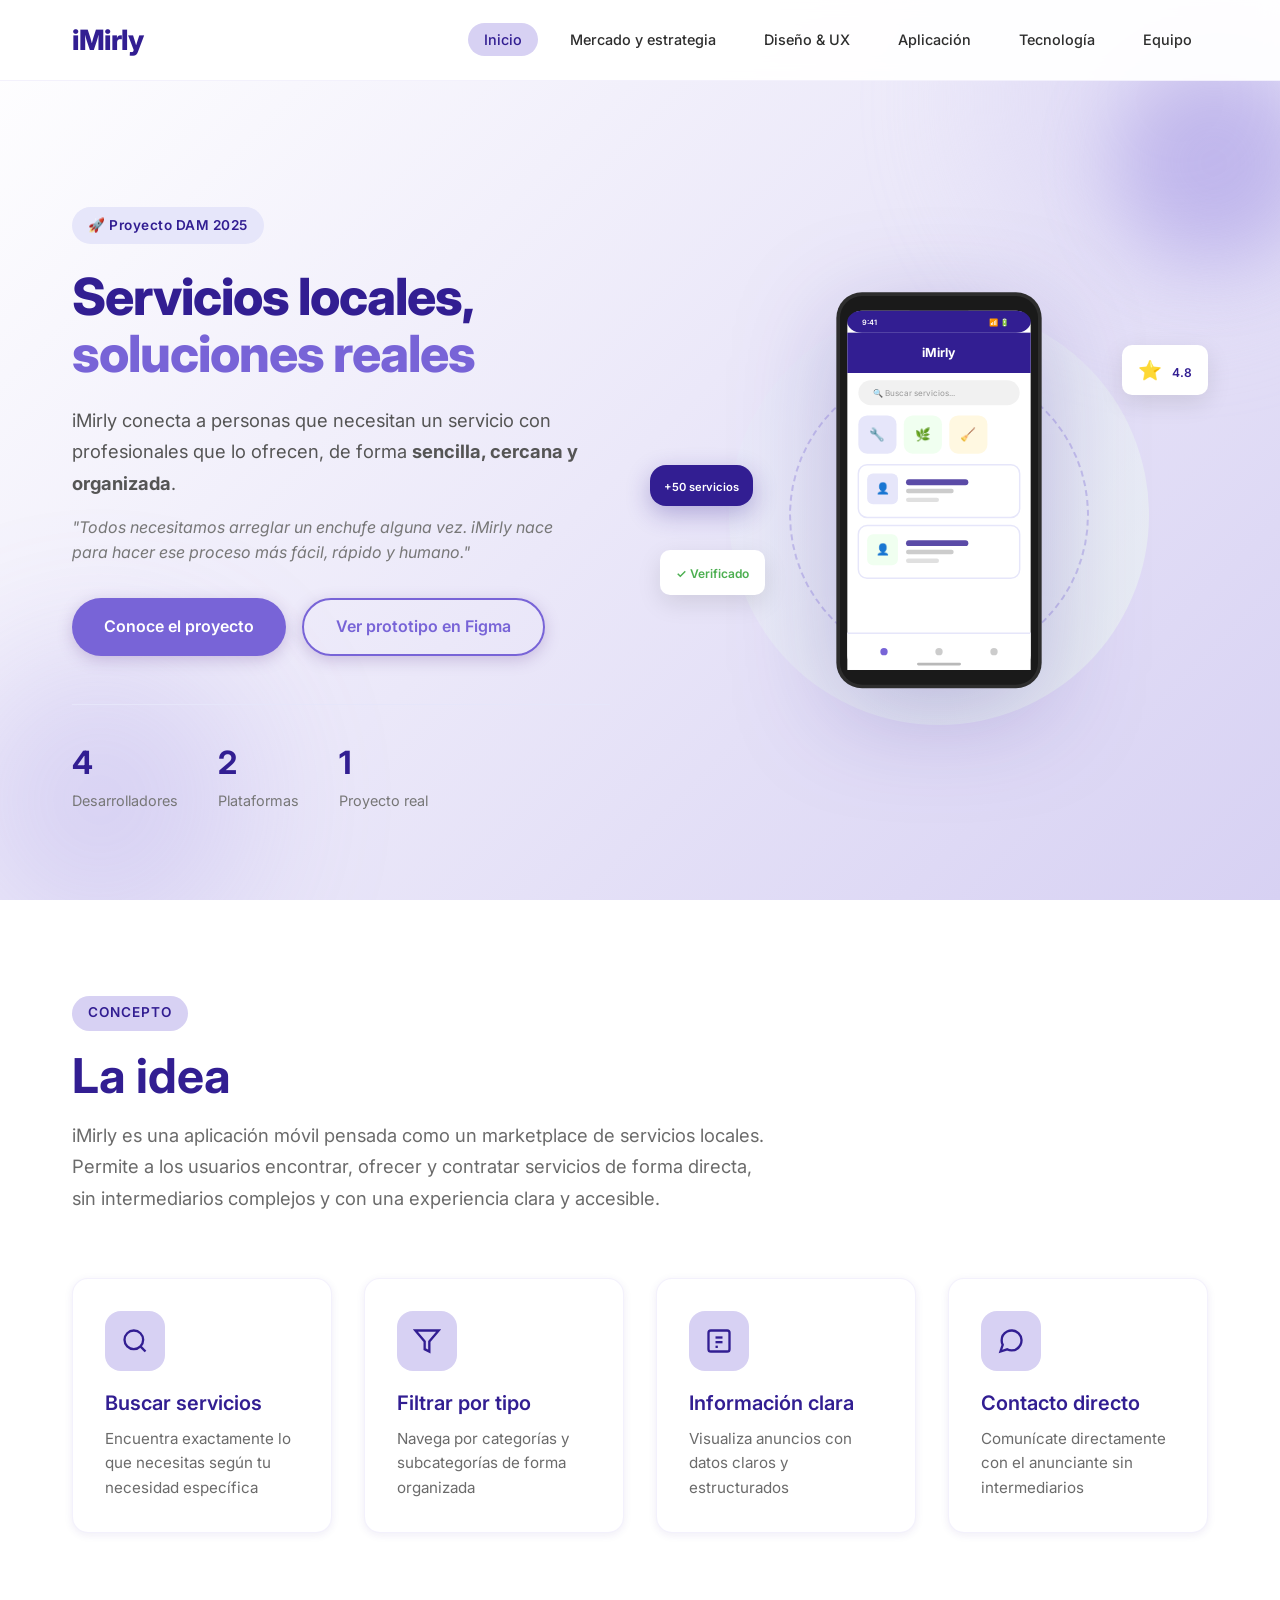
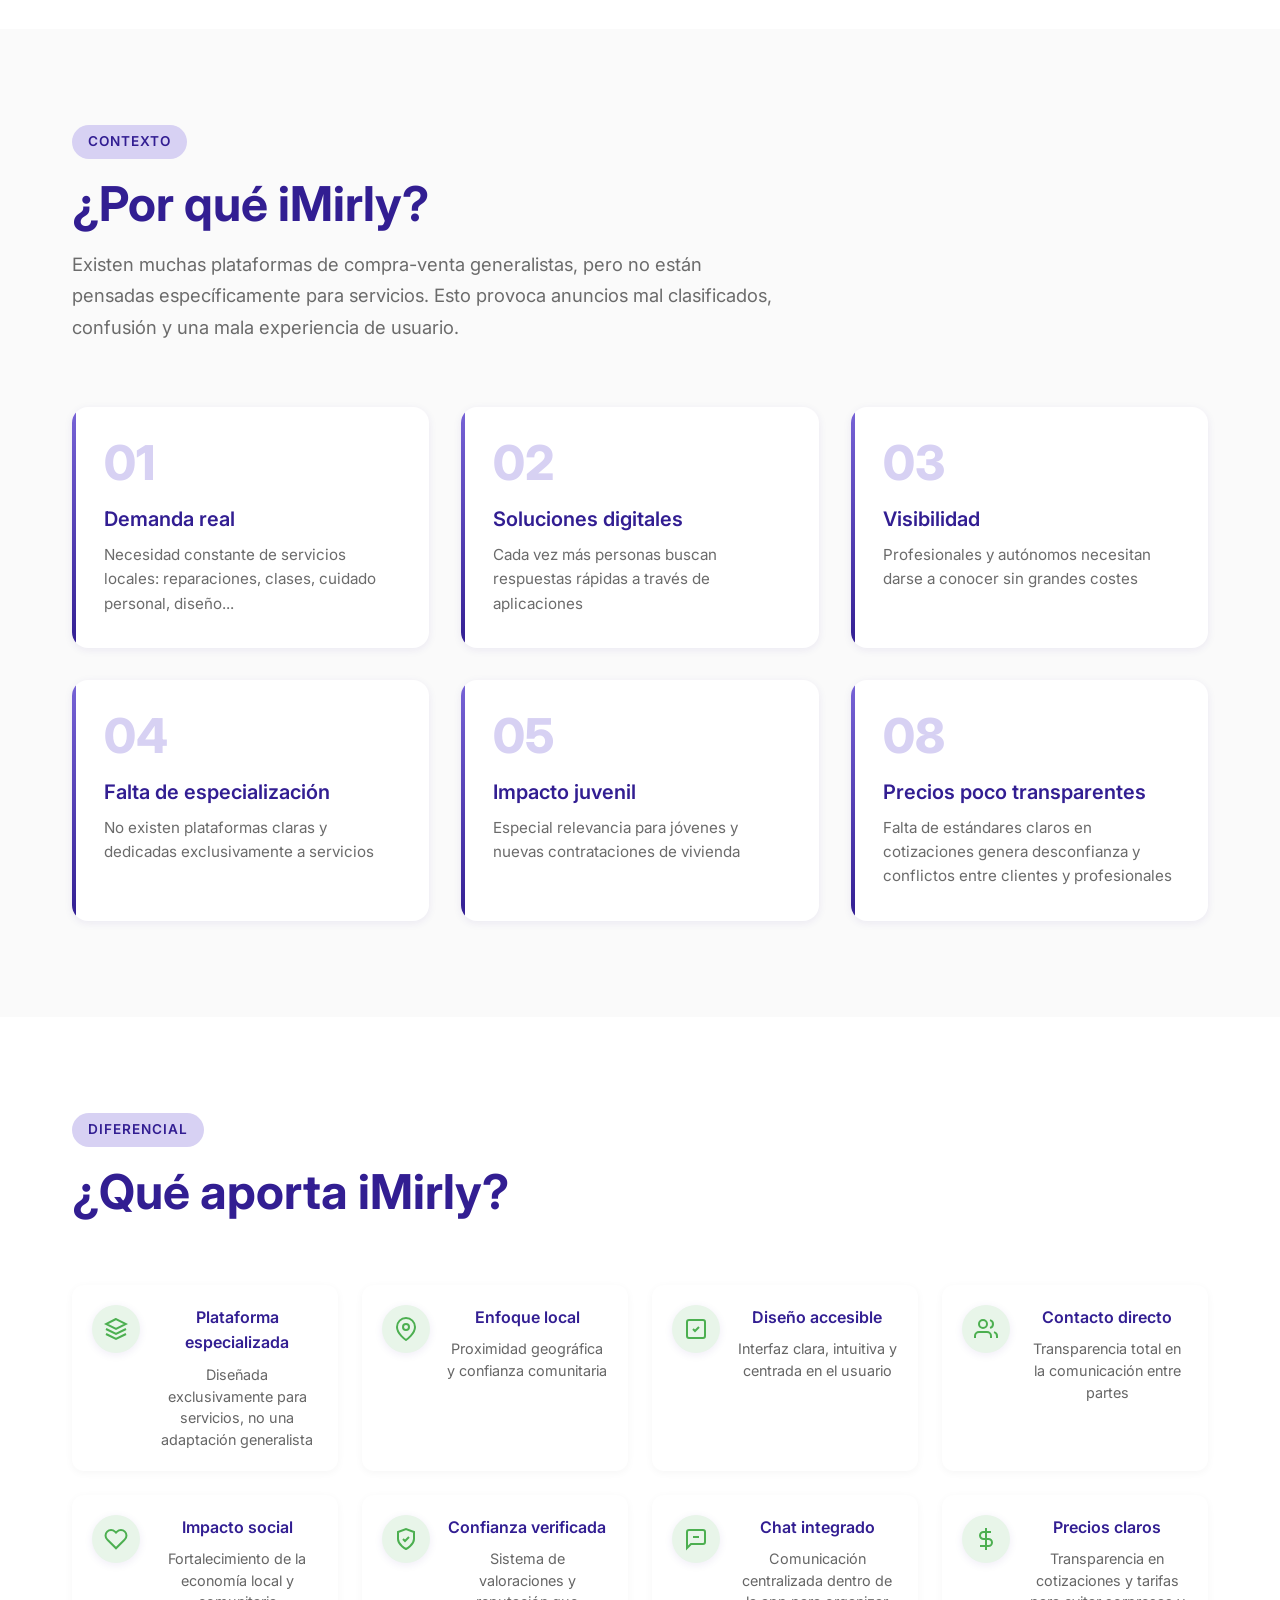
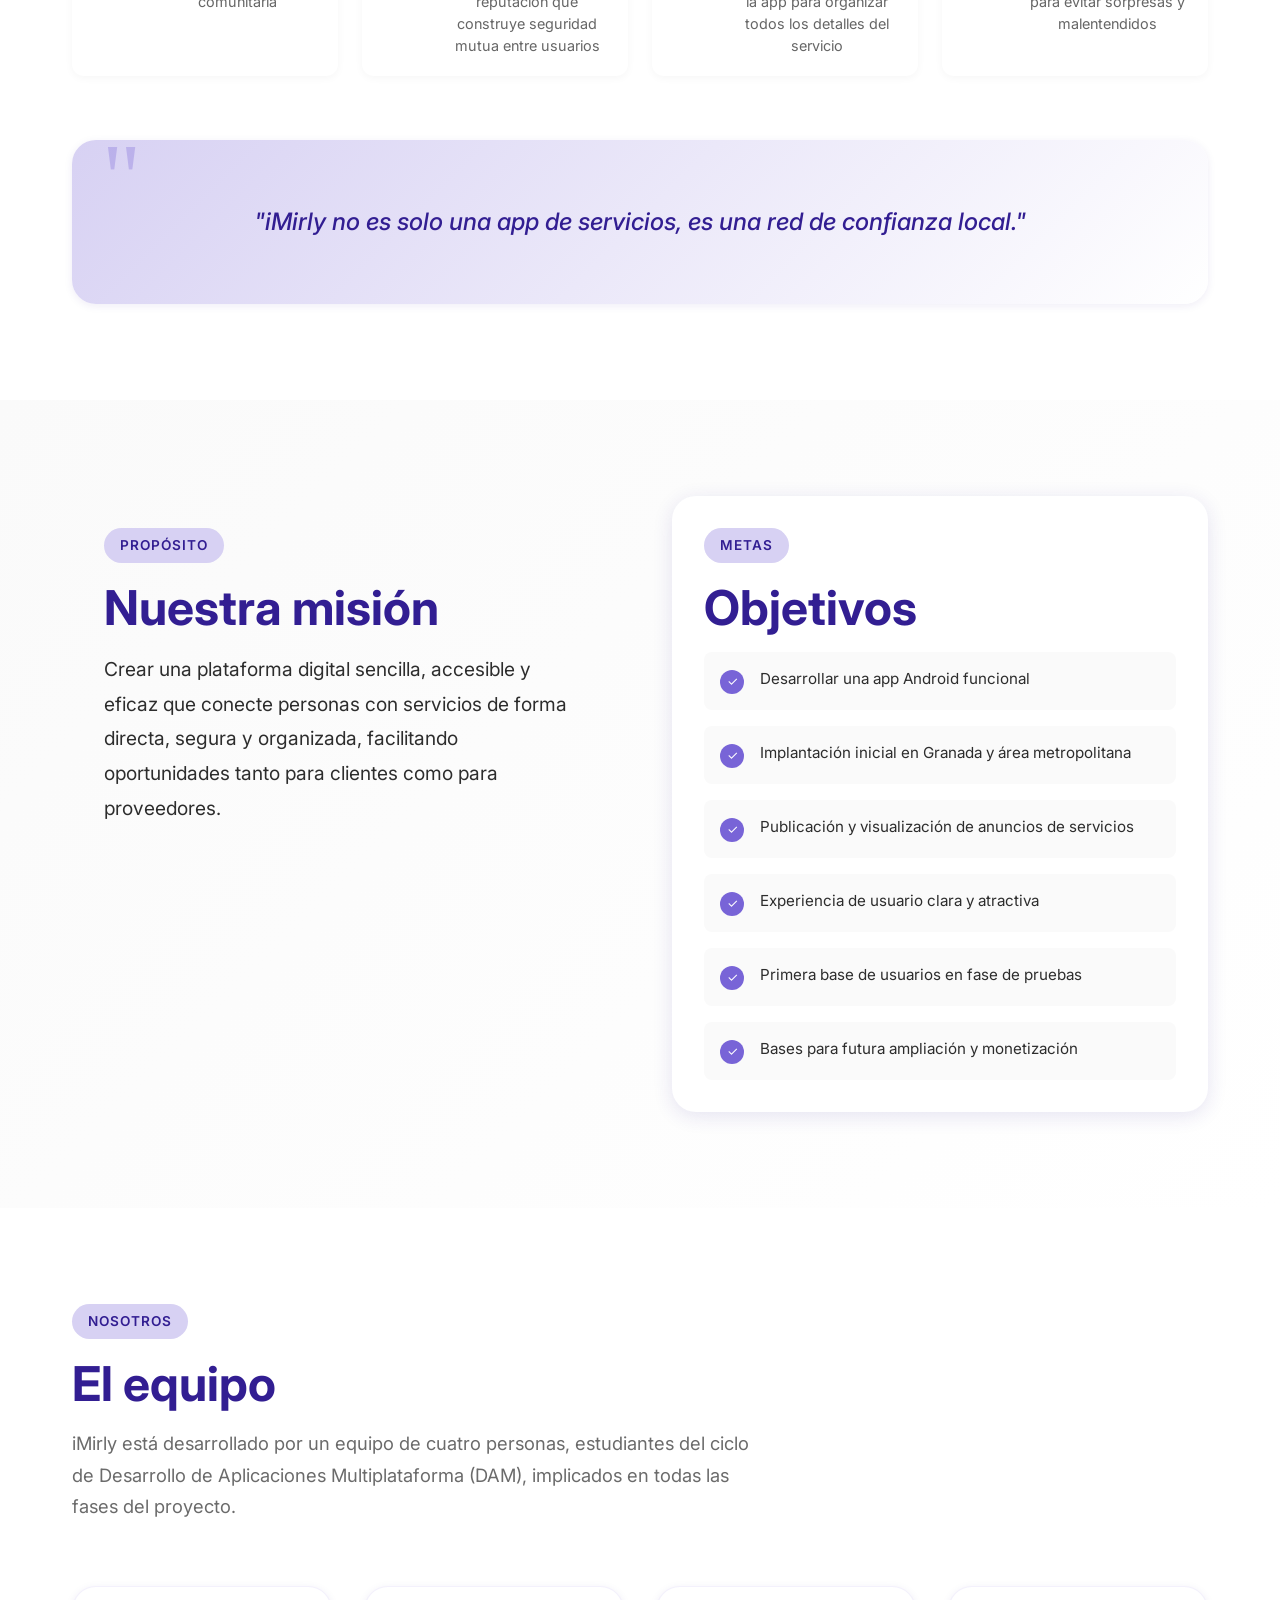
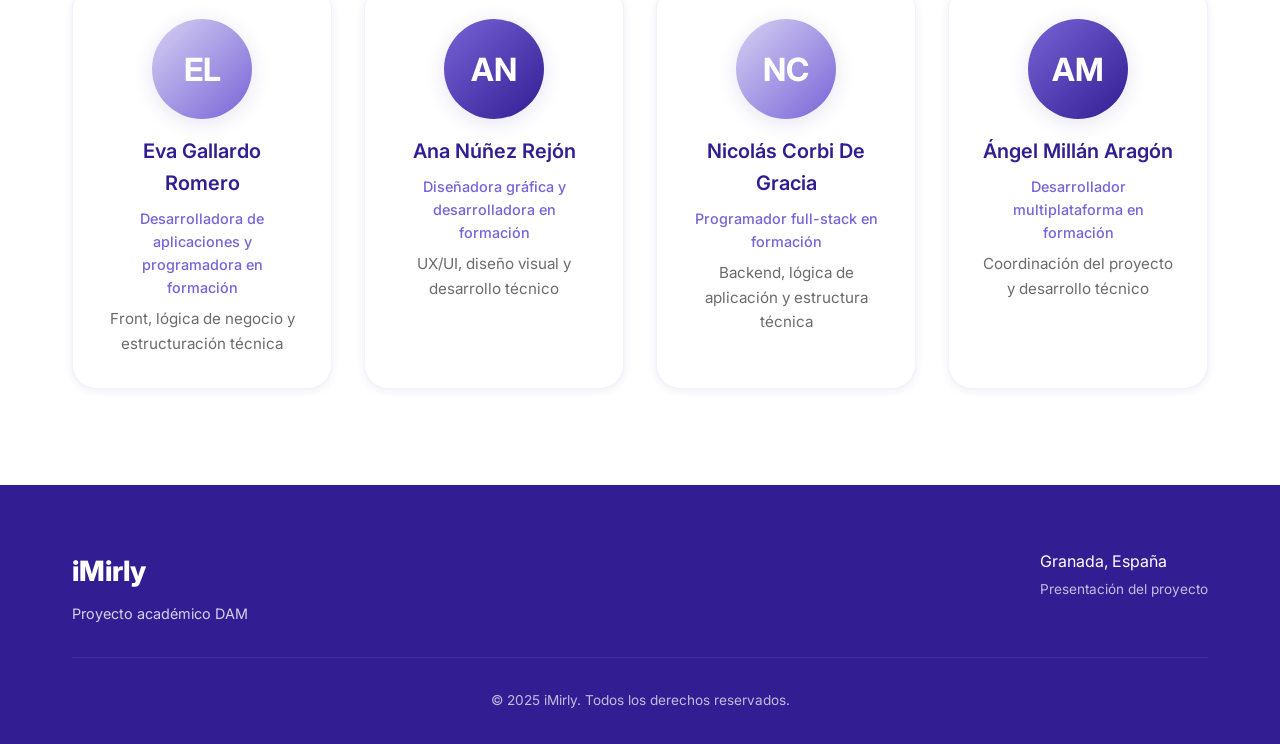
==== index.html @ 98be4ddf "Presentación iMirly" ====
<!DOCTYPE html>
<html lang="es">

<head>
    <meta charset="UTF-8">
    <meta name="viewport" content="width=device-width, initial-scale=1.0">
    <title>iMirly - Servicios Locales, Soluciones Reales</title>
    <link rel="preconnect" href="https://fonts.googleapis.com">
    <link rel="preconnect" href="https://fonts.gstatic.com" crossorigin>
    <link href="https://fonts.googleapis.com/css2?family=Inter:wght@300;400;500;600;700;800&display=swap"
        rel="stylesheet">
    <link rel="stylesheet" href="styles.css">
</head>

<body>
    <!-- Header / Navbar -->
    <header class="header" id="header">
        <nav class="nav container">
            <a href="#" class="nav__logo">iMirly</a>
            <ul class="nav__menu">
                <li class="nav__item">
                    <a href="#home" class="nav__link active">Inicio</a>
                </li>
                <li class="nav__item">
                    <a href="mercado-y-estrategia.html" class="nav__link">Mercado y estrategia</a>
                </li>
                <li class="nav__item">
                    <a href="diseno-ux.html" class="nav__link">Diseño & UX</a>
                </li>
                </li>
                <li class="nav__item">
                    <a href="aplicacion.html" class="nav__link">Aplicación</a>
                </li>
                </li>
                <li class="nav__item">
                    <a href="tecnologia.html" class="nav__link">Tecnología</a>
                </li>
                </li>
                <li class="nav__item">
                    <a href="equipo.html" class="nav__link">Equipo</a>
                </li>
            </ul>
            <button class="nav__toggle" id="nav-toggle">
                <span></span>
                <span></span>
                <span></span>
            </button>
        </nav>
    </header>

    <!-- Hero Section -->
    <section class="hero" id="home">
        <div class="hero__decoration hero__decoration--1"></div>
        <div class="hero__decoration hero__decoration--2"></div>
        <div class="hero__decoration hero__decoration--3"></div>

        <div class="container">
            <div class="hero__wrapper"
                style="display: grid; grid-template-columns: 1fr 1fr; gap: 60px; align-items: center; min-height: auto; padding: 100px 0 60px;">

                <!-- Contenido texto -->
                <div class="hero__content fade-in" style="max-width: 540px; position: relative; z-index: 2;">
                    <span
                        style="display: inline-block; padding: 8px 16px; background: #E6E6FA; color: #321e92; border-radius: 20px; font-size: 0.85rem; font-weight: 600; margin-bottom: 24px; letter-spacing: 0.5px;">
                        🚀 Proyecto DAM 2025
                    </span>

                    <h1 class="hero__title"
                        style="font-size: 3.2rem; line-height: 1.1; margin-bottom: 24px; color: #321e92;">
                        Servicios locales,<br>
                        <span style="color: #7864D7;">soluciones reales</span>
                    </h1>

                    <p class="hero__subtitle"
                        style="font-size: 1.15rem; line-height: 1.7; color: #555; margin-bottom: 16px;">
                        iMirly conecta a personas que necesitan un servicio con profesionales que lo ofrecen, de forma
                        <strong>sencilla, cercana y organizada</strong>.
                    </p>

                    <p class="hero__text"
                        style="font-size: 1rem; color: #777; margin-bottom: 32px; font-style: italic;">
                        "Todos necesitamos arreglar un enchufe alguna vez. iMirly nace para hacer ese proceso más fácil,
                        rápido y humano."
                    </p>

                    <div style="display: flex; gap: 16px; flex-wrap: wrap;">
                        <a href="index.html#idea" class="btn btn--primary" style="padding: 14px 32px; font-size: 1rem;">
                            Conoce el proyecto
                        </a>
                        <a href="diseno-ux.html#figma" class="btn btn--secondary"
                            style="padding: 14px 32px; font-size: 1rem; background: transparent; border: 2px solid #7864D7; color: #7864D7;">
                            Ver prototipo en Figma
                        </a>
                    </div>

                    <!-- Stats -->
                    <div
                        style="display: flex; gap: 40px; margin-top: 48px; padding-top: 32px; border-top: 1px solid #E6E6FA;">
                        <div>
                            <span style="display: block; font-size: 2rem; font-weight: 700; color: #321e92;">4</span>
                            <span style="font-size: 0.9rem; color: #777;">Desarrolladores</span>
                        </div>
                        <div>
                            <span style="display: block; font-size: 2rem; font-weight: 700; color: #321e92;">2</span>
                            <span style="font-size: 0.9rem; color: #777;">Plataformas</span>
                        </div>
                        <div>
                            <span style="display: block; font-size: 2rem; font-weight: 700; color: #321e92;">1</span>
                            <span style="font-size: 0.9rem; color: #777;">Proyecto real</span>
                        </div>
                    </div>
                </div>

                <!-- Mockup de App Móvil - Posicionado arriba -->
                <div class="hero__mockup fade-in"
                    style="display: flex; justify-content: center; align-items: flex-start; position: relative; margin-top: -40px;">

                    <!-- Círculos decorativos de fondo -->
                    <div
                        style="position: absolute; width: 420px; height: 420px; border-radius: 50%; background: linear-gradient(135deg, #E6E6FA 0%, #F0FFF0 100%); opacity: 0.5; top: 20px; z-index: 0;">
                    </div>
                    <div
                        style="position: absolute; width: 300px; height: 300px; border-radius: 50%; border: 2px dashed #7864D7; opacity: 0.3; top: 80px; animation: spin 20s linear infinite; z-index: 0;">
                    </div>

                    <!-- Teléfono móvil -->
                    <svg viewBox="0 0 300 560"
                        style="width: 220px; height: auto; filter: drop-shadow(0 25px 50px rgba(50, 30, 146, 0.25)); position: relative; z-index: 1;">
                        <!-- Marco del teléfono -->
                        <rect x="10" y="10" width="280" height="540" rx="35" fill="#2D2D2D" />
                        <rect x="15" y="15" width="270" height="530" rx="30" fill="#1a1a1a" />

                        <!-- Pantalla -->
                        <rect x="25" y="35" width="250" height="490" rx="20" fill="#ffffff" />

                        <!-- Notch -->
                        <path d="M 110 35 L 110 50 Q 110 55 115 55 L 185 55 Q 190 55 190 50 L 190 35 Z"
                            fill="#1a1a1a" />

                        <!-- Status Bar -->
                        <rect x="25" y="35" width="250" height="30" rx="20" fill="#321e92" />
                        <text x="45" y="55" fill="white" font-size="10" font-family="Inter, sans-serif"
                            font-weight="600">9:41</text>
                        <text x="245" y="55" fill="white" font-size="10" font-family="Inter, sans-serif"
                            text-anchor="end">📶 🔋</text>

                        <!-- Header App -->
                        <rect x="25" y="65" width="250" height="55" fill="#321e92" />
                        <text x="150" y="98" fill="white" font-size="17" font-family="Inter, sans-serif"
                            font-weight="700" text-anchor="middle">iMirly</text>

                        <!-- Search Bar -->
                        <rect x="40" y="130" width="220" height="34" rx="17" fill="#F1F1F1" />
                        <text x="60" y="152" fill="#999" font-size="11" font-family="Inter, sans-serif">🔍 Buscar
                            servicios...</text>

                        <!-- Categorías -->
                        <rect x="40" y="178" width="52" height="52" rx="12" fill="#E6E6FA" />
                        <text x="66" y="210" fill="#7864D7" font-size="17" text-anchor="middle">🔧</text>

                        <rect x="102" y="178" width="52" height="52" rx="12" fill="#F0FFF0" />
                        <text x="128" y="210" fill="#4CAF50" font-size="17" text-anchor="middle">🌿</text>

                        <rect x="164" y="178" width="52" height="52" rx="12" fill="#FFF8E1" />
                        <text x="190" y="210" fill="#FF9800" font-size="17" text-anchor="middle">🧹</text>

                        <!-- Cards de servicios -->
                        <rect x="40" y="245" width="220" height="72" rx="12" fill="white" stroke="#E6E6FA"
                            stroke-width="2" />
                        <rect x="52" y="257" width="42" height="42" rx="8" fill="#E6E6FA" />
                        <text x="73" y="282" fill="#7864D7" font-size="15" text-anchor="middle">👤</text>
                        <rect x="105" y="265" width="85" height="8" rx="4" fill="#321e92" opacity="0.8" />
                        <rect x="105" y="278" width="65" height="6" rx="3" fill="#999" opacity="0.5" />
                        <rect x="105" y="290" width="45" height="6" rx="3" fill="#999" opacity="0.3" />

                        <rect x="40" y="328" width="220" height="72" rx="12" fill="white" stroke="#E6E6FA"
                            stroke-width="2" />
                        <rect x="52" y="340" width="42" height="42" rx="8" fill="#F0FFF0" />
                        <text x="73" y="365" fill="#4CAF50" font-size="15" text-anchor="middle">👤</text>
                        <rect x="105" y="348" width="85" height="8" rx="4" fill="#321e92" opacity="0.8" />
                        <rect x="105" y="361" width="65" height="6" rx="3" fill="#999" opacity="0.5" />
                        <rect x="105" y="373" width="45" height="6" rx="3" fill="#999" opacity="0.3" />

                        <!-- Bottom Navigation -->
                        <rect x="25" y="475" width="250" height="50" fill="white" />
                        <line x1="25" y1="475" x2="275" y2="475" stroke="#E6E6FA" stroke-width="2" />
                        <circle cx="75" cy="500" r="5" fill="#7864D7" />
                        <circle cx="150" cy="500" r="5" fill="#ccc" />
                        <circle cx="225" cy="500" r="5" fill="#ccc" />

                        <!-- Home Indicator -->
                        <rect x="120" y="515" width="60" height="4" rx="2" fill="#1a1a1a" opacity="0.3" />
                    </svg>

                    <!-- Elementos flotantes - Reposicionados más arriba -->
                    <div
                        style="position: absolute; top: 60px; right: 0px; padding: 10px 16px; background: white; border-radius: 10px; box-shadow: 0 8px 25px rgba(0,0,0,0.1); animation: float 3s ease-in-out infinite; z-index: 2;">
                        <span style="font-size: 1.2rem;">⭐</span>
                        <span style="font-size: 0.75rem; color: #321e92; font-weight: 600; margin-left: 6px;">4.8</span>
                    </div>

                    <div
                        style="position: absolute; bottom: 100px; left: -10px; padding: 10px 16px; background: white; border-radius: 10px; box-shadow: 0 8px 25px rgba(0,0,0,0.1); animation: float 3s ease-in-out infinite 0.5s; z-index: 2;">
                        <span style="font-size: 0.75rem; color: #4CAF50; font-weight: 600;">✓ Verificado</span>
                    </div>

                    <div
                        style="position: absolute; top: 180px; left: -20px; padding: 8px 14px; background: #321e92; border-radius: 16px; box-shadow: 0 8px 25px rgba(50,30,146,0.3); animation: float 3s ease-in-out infinite 1s; z-index: 2;">
                        <span style="font-size: 0.7rem; color: white; font-weight: 600;">+50 servicios</span>
                    </div>
                </div>
            </div>
        </div>
    </section>

    <!-- La Idea Section -->
    <section class="section section--idea" id="idea">
        <div class="container">
            <div class="section__header fade-in">
                <span class="section__tag">Concepto</span>
                <h2 class="section__title">La idea</h2>
                <p class="section__description">
                    iMirly es una aplicación móvil pensada como un marketplace de servicios locales. Permite a los
                    usuarios encontrar, ofrecer y contratar servicios de forma directa, sin intermediarios complejos y
                    con una experiencia clara y accesible.
                </p>
            </div>
            <div class="features">
                <div class="feature-card fade-in">
                    <div class="feature-card__icon">
                        <svg viewBox="0 0 24 24" fill="none" stroke="currentColor" stroke-width="2">
                            <circle cx="11" cy="11" r="8" />
                            <path d="M21 21L16.65 16.65" />
                        </svg>
                    </div>
                    <h3 class="feature-card__title">Buscar servicios</h3>
                    <p class="feature-card__text">Encuentra exactamente lo que necesitas según tu necesidad específica
                    </p>
                </div>
                <div class="feature-card fade-in">
                    <div class="feature-card__icon">
                        <svg viewBox="0 0 24 24" fill="none" stroke="currentColor" stroke-width="2">
                            <polygon points="22 3 2 3 10 12.46 10 19 14 21 14 12.46 22 3" />
                        </svg>
                    </div>
                    <h3 class="feature-card__title">Filtrar por tipo</h3>
                    <p class="feature-card__text">Navega por categorías y subcategorías de forma organizada</p>
                </div>
                <div class="feature-card fade-in">
                    <div class="feature-card__icon">
                        <svg viewBox="0 0 24 24" fill="none" stroke="currentColor" stroke-width="2">
                            <rect x="3" y="3" width="18" height="18" rx="2" />
                            <line x1="9" y1="9" x2="15" y2="9" />
                            <line x1="9" y1="13" x2="15" y2="13" />
                            <line x1="9" y1="17" x2="11" y2="17" />
                        </svg>
                    </div>
                    <h3 class="feature-card__title">Información clara</h3>
                    <p class="feature-card__text">Visualiza anuncios con datos claros y estructurados</p>
                </div>
                <div class="feature-card fade-in">
                    <div class="feature-card__icon">
                        <svg viewBox="0 0 24 24" fill="none" stroke="currentColor" stroke-width="2">
                            <path
                                d="M21 11.5a8.38 8.38 0 0 1-.9 3.8 8.5 8.5 0 0 1-7.6 4.7 8.38 8.38 0 0 1-3.8-.9L3 21l1.9-5.7a8.38 8.38 0 0 1-.9-3.8 8.5 8.5 0 0 1 4.7-7.6 8.38 8.38 0 0 1 3.8-.9h.5a8.48 8.48 0 0 1 8 8v.5z" />
                        </svg>
                    </div>
                    <h3 class="feature-card__title">Contacto directo</h3>
                    <p class="feature-card__text">Comunícate directamente con el anunciante sin intermediarios</p>
                </div>
            </div>
        </div>
    </section>

    <!-- El Problema Section -->
    <section class="section section--problem" id="problem">
        <div class="container">
            <div class="section__header fade-in">
                <span class="section__tag">Contexto</span>
                <h2 class="section__title">¿Por qué iMirly?</h2>
                <p class="section__description">
                    Existen muchas plataformas de compra-venta generalistas, pero no están pensadas específicamente para
                    servicios. Esto provoca anuncios mal clasificados, confusión y una mala experiencia de usuario.
                </p>
            </div>
            <div class="problem-grid">
                <div class="problem-card fade-in">
                    <div class="problem-card__number">01</div>
                    <h3 class="problem-card__title">Demanda real</h3>
                    <p class="problem-card__text">Necesidad constante de servicios locales: reparaciones, clases,
                        cuidado personal, diseño...</p>
                </div>
                <div class="problem-card fade-in">
                    <div class="problem-card__number">02</div>
                    <h3 class="problem-card__title">Soluciones digitales</h3>
                    <p class="problem-card__text">Cada vez más personas buscan respuestas rápidas a través de
                        aplicaciones</p>
                </div>
                <div class="problem-card fade-in">
                    <div class="problem-card__number">03</div>
                    <h3 class="problem-card__title">Visibilidad</h3>
                    <p class="problem-card__text">Profesionales y autónomos necesitan darse a conocer sin grandes costes
                    </p>
                </div>
                <div class="problem-card fade-in">
                    <div class="problem-card__number">04</div>
                    <h3 class="problem-card__title">Falta de especialización</h3>
                    <p class="problem-card__text">No existen plataformas claras y dedicadas exclusivamente a servicios
                    </p>
                </div>
                <div class="problem-card fade-in">
                    <div class="problem-card__number">05</div>
                    <h3 class="problem-card__title">Impacto juvenil</h3>
                    <p class="problem-card__text">Especial relevancia para jóvenes y nuevas contrataciones de vivienda
                    </p>
                </div>


                <div class="problem-card fade-in">
                    <div class="problem-card__number">08</div>
                    <h3 class="problem-card__title">Precios poco transparentes</h3>
                    <p class="problem-card__text">Falta de estándares claros en cotizaciones genera desconfianza y
                        conflictos entre clientes y profesionales</p>
                </div>
            </div>
        </div>
    </section>

    <!-- Propuesta de Valor Section -->
    <section class="section section--value" id="value">
        <div class="container">
            <div class="section__header fade-in">
                <span class="section__tag">Diferencial</span>
                <h2 class="section__title">¿Qué aporta iMirly?</h2>
            </div>

            <div class="value-grid"
                style="display: grid; grid-template-columns: repeat(4, 1fr); gap: 24px; margin-bottom: 48px;">
                <!-- Fila 1 -->
                <div class="value-item fade-in"
                    style="display: flex; align-items: flex-start; gap: 16px; padding: 20px; background: #fff; border-radius: 12px; box-shadow: 0 2px 8px rgba(0,0,0,0.04);">
                    <div class="value-item__icon"
                        style="flex-shrink: 0; width: 48px; height: 48px; background: #E8F5E9; border-radius: 50%; display: flex; align-items: center; justify-content: center; color: #4CAF50;">
                        <svg viewBox="0 0 24 24" fill="none" stroke="currentColor" stroke-width="2"
                            style="width: 24px; height: 24px;">
                            <path d="M12 2L2 7l10 5 10-5-10-5zM2 17l10 5 10-5M2 12l10 5 10-5" />
                        </svg>
                    </div>
                    <div>
                        <h3 class="value-item__title"
                            style="font-size: 1rem; font-weight: 600; color: #321e92; margin-bottom: 8px;">Plataforma
                            especializada</h3>
                        <p class="value-item__text"
                            style="font-size: 0.9rem; color: #666; line-height: 1.5; margin: 0;">Diseñada exclusivamente
                            para servicios, no una adaptación generalista</p>
                    </div>
                </div>

                <div class="value-item fade-in"
                    style="display: flex; align-items: flex-start; gap: 16px; padding: 20px; background: #fff; border-radius: 12px; box-shadow: 0 2px 8px rgba(0,0,0,0.04);">
                    <div class="value-item__icon"
                        style="flex-shrink: 0; width: 48px; height: 48px; background: #E8F5E9; border-radius: 50%; display: flex; align-items: center; justify-content: center; color: #4CAF50;">
                        <svg viewBox="0 0 24 24" fill="none" stroke="currentColor" stroke-width="2"
                            style="width: 24px; height: 24px;">
                            <path d="M21 10c0 7-9 13-9 13s-9-6-9-13a9 9 0 0 1 18 0z" />
                            <circle cx="12" cy="10" r="3" />
                        </svg>
                    </div>
                    <div>
                        <h3 class="value-item__title"
                            style="font-size: 1rem; font-weight: 600; color: #321e92; margin-bottom: 8px;">Enfoque local
                        </h3>
                        <p class="value-item__text"
                            style="font-size: 0.9rem; color: #666; line-height: 1.5; margin: 0;">Proximidad geográfica y
                            confianza comunitaria</p>
                    </div>
                </div>

                <div class="value-item fade-in"
                    style="display: flex; align-items: flex-start; gap: 16px; padding: 20px; background: #fff; border-radius: 12px; box-shadow: 0 2px 8px rgba(0,0,0,0.04);">
                    <div class="value-item__icon"
                        style="flex-shrink: 0; width: 48px; height: 48px; background: #E8F5E9; border-radius: 50%; display: flex; align-items: center; justify-content: center; color: #4CAF50;">
                        <svg viewBox="0 0 24 24" fill="none" stroke="currentColor" stroke-width="2"
                            style="width: 24px; height: 24px;">
                            <rect x="3" y="3" width="18" height="18" rx="2" />
                            <path d="M9 12l2 2 4-4" />
                        </svg>
                    </div>
                    <div>
                        <h3 class="value-item__title"
                            style="font-size: 1rem; font-weight: 600; color: #321e92; margin-bottom: 8px;">Diseño
                            accesible</h3>
                        <p class="value-item__text"
                            style="font-size: 0.9rem; color: #666; line-height: 1.5; margin: 0;">Interfaz clara,
                            intuitiva y centrada en el usuario</p>
                    </div>
                </div>

                <div class="value-item fade-in"
                    style="display: flex; align-items: flex-start; gap: 16px; padding: 20px; background: #fff; border-radius: 12px; box-shadow: 0 2px 8px rgba(0,0,0,0.04);">
                    <div class="value-item__icon"
                        style="flex-shrink: 0; width: 48px; height: 48px; background: #E8F5E9; border-radius: 50%; display: flex; align-items: center; justify-content: center; color: #4CAF50;">
                        <svg viewBox="0 0 24 24" fill="none" stroke="currentColor" stroke-width="2"
                            style="width: 24px; height: 24px;">
                            <path d="M17 21v-2a4 4 0 0 0-4-4H5a4 4 0 0 0-4 4v2" />
                            <circle cx="9" cy="7" r="4" />
                            <path d="M23 21v-2a4 4 0 0 0-3-3.87M16 3.13a4 4 0 0 1 0 7.75" />
                        </svg>
                    </div>
                    <div>
                        <h3 class="value-item__title"
                            style="font-size: 1rem; font-weight: 600; color: #321e92; margin-bottom: 8px;">Contacto
                            directo</h3>
                        <p class="value-item__text"
                            style="font-size: 0.9rem; color: #666; line-height: 1.5; margin: 0;">Transparencia total en
                            la comunicación entre partes</p>
                    </div>
                </div>

                <!-- Fila 2 -->
                <div class="value-item fade-in"
                    style="display: flex; align-items: flex-start; gap: 16px; padding: 20px; background: #fff; border-radius: 12px; box-shadow: 0 2px 8px rgba(0,0,0,0.04);">
                    <div class="value-item__icon"
                        style="flex-shrink: 0; width: 48px; height: 48px; background: #E8F5E9; border-radius: 50%; display: flex; align-items: center; justify-content: center; color: #4CAF50;">
                        <svg viewBox="0 0 24 24" fill="none" stroke="currentColor" stroke-width="2"
                            style="width: 24px; height: 24px;">
                            <path
                                d="M20.84 4.61a5.5 5.5 0 0 0-7.78 0L12 5.67l-1.06-1.06a5.5 5.5 0 0 0-7.78 7.78l1.06 1.06L12 21.23l7.78-7.78 1.06-1.06a5.5 5.5 0 0 0 0-7.78z" />
                        </svg>
                    </div>
                    <div>
                        <h3 class="value-item__title"
                            style="font-size: 1rem; font-weight: 600; color: #321e92; margin-bottom: 8px;">Impacto
                            social</h3>
                        <p class="value-item__text"
                            style="font-size: 0.9rem; color: #666; line-height: 1.5; margin: 0;">Fortalecimiento de la
                            economía local y comunitaria</p>
                    </div>
                </div>

                <div class="value-item fade-in"
                    style="display: flex; align-items: flex-start; gap: 16px; padding: 20px; background: #fff; border-radius: 12px; box-shadow: 0 2px 8px rgba(0,0,0,0.04);">
                    <div class="value-item__icon"
                        style="flex-shrink: 0; width: 48px; height: 48px; background: #E8F5E9; border-radius: 50%; display: flex; align-items: center; justify-content: center; color: #4CAF50;">
                        <svg viewBox="0 0 24 24" fill="none" stroke="currentColor" stroke-width="2"
                            style="width: 24px; height: 24px;">
                            <path d="M12 22s8-4 8-10V5l-8-3-8 3v7c0 6 8 10 8 10z" />
                            <path d="M9 12l2 2 4-4" />
                        </svg>
                    </div>
                    <div>
                        <h3 class="value-item__title"
                            style="font-size: 1rem; font-weight: 600; color: #321e92; margin-bottom: 8px;">Confianza
                            verificada</h3>
                        <p class="value-item__text"
                            style="font-size: 0.9rem; color: #666; line-height: 1.5; margin: 0;">Sistema de valoraciones
                            y reputación que construye seguridad mutua entre usuarios</p>
                    </div>
                </div>

                <div class="value-item fade-in"
                    style="display: flex; align-items: flex-start; gap: 16px; padding: 20px; background: #fff; border-radius: 12px; box-shadow: 0 2px 8px rgba(0,0,0,0.04);">
                    <div class="value-item__icon"
                        style="flex-shrink: 0; width: 48px; height: 48px; background: #E8F5E9; border-radius: 50%; display: flex; align-items: center; justify-content: center; color: #4CAF50;">
                        <svg viewBox="0 0 24 24" fill="none" stroke="currentColor" stroke-width="2"
                            style="width: 24px; height: 24px;">
                            <path d="M21 15a2 2 0 0 1-2 2H7l-4 4V5a2 2 0 0 1 2-2h14a2 2 0 0 1 2 2z" />
                            <line x1="9" y1="10" x2="15" y2="10" />
                        </svg>
                    </div>
                    <div>
                        <h3 class="value-item__title"
                            style="font-size: 1rem; font-weight: 600; color: #321e92; margin-bottom: 8px;">Chat
                            integrado</h3>
                        <p class="value-item__text"
                            style="font-size: 0.9rem; color: #666; line-height: 1.5; margin: 0;">Comunicación
                            centralizada dentro de la app para organizar todos los detalles del servicio</p>
                    </div>
                </div>

                <div class="value-item fade-in"
                    style="display: flex; align-items: flex-start; gap: 16px; padding: 20px; background: #fff; border-radius: 12px; box-shadow: 0 2px 8px rgba(0,0,0,0.04);">
                    <div class="value-item__icon"
                        style="flex-shrink: 0; width: 48px; height: 48px; background: #E8F5E9; border-radius: 50%; display: flex; align-items: center; justify-content: center; color: #4CAF50;">
                        <svg viewBox="0 0 24 24" fill="none" stroke="currentColor" stroke-width="2"
                            style="width: 24px; height: 24px;">
                            <line x1="12" y1="1" x2="12" y2="23" />
                            <path d="M17 5H9.5a3.5 3.5 0 0 0 0 7h5a3.5 3.5 0 0 1 0 7H6" />
                        </svg>
                    </div>
                    <div>
                        <h3 class="value-item__title"
                            style="font-size: 1rem; font-weight: 600; color: #321e92; margin-bottom: 8px;">Precios
                            claros</h3>
                        <p class="value-item__text"
                            style="font-size: 0.9rem; color: #666; line-height: 1.5; margin: 0;">Transparencia en
                            cotizaciones y tarifas para evitar sorpresas y malentendidos</p>
                    </div>
                </div>
            </div>

            <div class="quote fade-in">
                <blockquote class="quote__text">
                    "iMirly no es solo una app de servicios, es una red de confianza local."
                </blockquote>
            </div>
        </div>
    </section>

    <!-- Misión y Objetivos Section -->
    <section class="section section--mission" id="mission">
        <div class="container">
            <div class="mission-wrapper">
                <div class="mission-block fade-in">
                    <span class="section__tag">Propósito</span>
                    <h2 class="section__title">Nuestra misión</h2>
                    <p class="mission__text">
                        Crear una plataforma digital sencilla, accesible y eficaz que conecte personas con servicios de
                        forma directa, segura y organizada, facilitando oportunidades tanto para clientes como para
                        proveedores.
                    </p>
                </div>
                <div class="objectives-block fade-in">
                    <span class="section__tag">Metas</span>
                    <h2 class="section__title">Objetivos</h2>
                    <ul class="objectives__list">
                        <li class="objective-item">
                            <span class="objective-item__check">✓</span>
                            <span class="objective-item__text">Desarrollar una app Android funcional</span>
                        </li>
                        <li class="objective-item">
                            <span class="objective-item__check">✓</span>
                            <span class="objective-item__text">Implantación inicial en Granada y área
                                metropolitana</span>
                        </li>
                        <li class="objective-item">
                            <span class="objective-item__check">✓</span>
                            <span class="objective-item__text">Publicación y visualización de anuncios de
                                servicios</span>
                        </li>
                        <li class="objective-item">
                            <span class="objective-item__check">✓</span>
                            <span class="objective-item__text">Experiencia de usuario clara y atractiva</span>
                        </li>
                        <li class="objective-item">
                            <span class="objective-item__check">✓</span>
                            <span class="objective-item__text">Primera base de usuarios en fase de pruebas</span>
                        </li>
                        <li class="objective-item">
                            <span class="objective-item__check">✓</span>
                            <span class="objective-item__text">Bases para futura ampliación y monetización</span>
                        </li>
                    </ul>
                </div>
            </div>
        </div>
    </section>

    <!-- Equipo Section -->
    <section class="section section--team" id="team">
        <div class="container">
            <div class="section__header fade-in">
                <span class="section__tag">Nosotros</span>
                <h2 class="section__title">El equipo</h2>
                <p class="section__description">
                    iMirly está desarrollado por un equipo de cuatro personas, estudiantes del ciclo de Desarrollo de
                    Aplicaciones Multiplataforma (DAM), implicados en todas las fases del proyecto.
                </p>
            </div>
            <div class="team-grid">
                <div class="team-card fade-in">
                    <div class="team-card__avatar"
                        style="background: linear-gradient(135deg, #D7D1F3 0%, #7864D7 100%);">
                        <span>EL</span>
                    </div>
                    <h3 class="team-card__name">Eva Gallardo Romero</h3>
                    <p class="team-card__role">Desarrolladora de aplicaciones y programadora en formación</p>
                    <p class="team-card__text">Front, lógica de negocio y estructuración técnica</p>
                </div>
                <div class="team-card fade-in">
                    <div class="team-card__avatar"
                        style="background: linear-gradient(135deg, #7864D7 0%, #321E92 100%);">
                        <span>AN</span>
                    </div>
                    <h3 class="team-card__name">Ana Núñez Rejón</h3>
                    <p class="team-card__role">Diseñadora gráfica y desarrolladora en formación</p>
                    <p class="team-card__text">UX/UI, diseño visual y desarrollo técnico</p>
                </div>
                <div class="team-card fade-in">
                    <div class="team-card__avatar"
                        style="background: linear-gradient(135deg, #D7D1F3 0%, #7864D7 100%);">
                        <span>NC</span>
                    </div>
                    <h3 class="team-card__name">Nicolás Corbi De Gracia</h3>
                    <p class="team-card__role">Programador full-stack en formación</p>
                    <p class="team-card__text">Backend, lógica de aplicación y estructura técnica</p>
                </div>
                <div class="team-card fade-in">
                    <div class="team-card__avatar"
                        style="background: linear-gradient(135deg, #7864D7 0%, #321E92 100%);">
                        <span>AM</span>
                    </div>
                    <h3 class="team-card__name">Ángel Millán Aragón</h3>
                    <p class="team-card__role">Desarrollador multiplataforma en formación</p>
                    <p class="team-card__text">Coordinación del proyecto y desarrollo técnico</p>
                </div>
            </div>
        </div>
    </section>

    <!-- Footer -->
    <footer class="footer">
        <div class="container">
            <div class="footer__content">
                <div class="footer__brand">
                    <span class="footer__logo">iMirly</span>
                    <p class="footer__text">Proyecto académico DAM</p>
                </div>
                <div class="footer__info">
                    <p class="footer__location">Granada, España</p>
                    <p class="footer__note">Presentación del proyecto</p>
                </div>
            </div>
            <div class="footer__bottom">
                <p>&copy; 2025 iMirly. Todos los derechos reservados.</p>
            </div>
        </div>
    </footer>

    <script src="main.js"></script>
</body>

</html>
---- styles.css ----
/* ============================================
   iMirly - Stylesheet Consolidado
   ============================================ */

/* Variables */
:root {
    /* Colors from brand guideline */
    --color-white: #F1F1F1;
    --color-gray: #7E7E80;
    --color-lavender-light: #D7D1F3;
    --color-lavender: #7864D7;
    --color-purple: #321E92;
    --color-purple-dark: #1e0e6e;

    /* Extended palette */
    --color-background: #FFFFFF;
    --color-background-alt: #FAFAFA;
    --color-text: #2D2D2D;
    --color-text-light: #6B6B6B;
    --color-green: #6B9B7A;
    --color-green-light: #E8F5E9;

    /* Typography */
    --font-primary: 'Inter', -apple-system, BlinkMacSystemFont, sans-serif;

    /* Spacing */
    --spacing-xs: 0.5rem;
    --spacing-sm: 1rem;
    --spacing-md: 2rem;
    --spacing-lg: 4rem;
    --spacing-xl: 6rem;

    /* Border radius */
    --radius-sm: 8px;
    --radius-md: 16px;
    --radius-lg: 24px;
    --radius-full: 9999px;

    /* Shadows */
    --shadow-sm: 0 2px 8px rgba(50, 30, 146, 0.08);
    --shadow-md: 0 4px 20px rgba(50, 30, 146, 0.12);
    --shadow-lg: 0 8px 40px rgba(50, 30, 146, 0.16);

    /* Transitions */
    --transition-fast: 0.2s ease;
    --transition-normal: 0.3s ease;
    --transition-slow: 0.5s ease;
}

/* Reset */
*,
*::before,
*::after {
    margin: 0;
    padding: 0;
    box-sizing: border-box;
}

html {
    scroll-behavior: smooth;
    font-size: 16px;
}

body {
    font-family: var(--font-primary);
    color: var(--color-text);
    background-color: var(--color-background);
    line-height: 1.6;
    overflow-x: hidden;
}

a {
    text-decoration: none;
    color: inherit;
    transition: var(--transition-fast);
}

ul {
    list-style: none;
}

img {
    max-width: 100%;
    height: auto;
    display: block;
}

/* Container */
.container {
    width: 100%;
    max-width: 1200px;
    margin: 0 auto;
    padding: 0 var(--spacing-md);
}

/* ============================================
   Header / Navigation
   ============================================ */
.header {
    position: fixed;
    top: 0;
    left: 0;
    width: 100%;
    background: rgba(255, 255, 255, 0.95);
    backdrop-filter: blur(10px);
    z-index: 1000;
    border-bottom: 1px solid rgba(215, 209, 243, 0.3);
    transition: var(--transition-normal);
}

.header.scrolled {
    box-shadow: var(--shadow-sm);
}

.nav {
    display: flex;
    justify-content: space-between;
    align-items: center;
    height: 80px;
}

.nav__logo {
    font-size: 1.75rem;
    font-weight: 800;
    color: var(--color-purple);
    letter-spacing: -0.5px;
}

.nav__menu {
    display: flex;
    gap: var(--spacing-sm);
    align-items: center;
}

.nav__link {
    padding: 0.5rem 1rem;
    font-size: 0.9rem;
    font-weight: 500;
    color: var(--color-text);
    border-radius: var(--radius-full);
    position: relative;
    transition: var(--transition-fast);
}

.nav__link:hover,
.nav__link.active {
    color: var(--color-purple);
    background: var(--color-lavender-light);
}

.nav__link.disabled {
    color: var(--color-gray);
    cursor: not-allowed;
}

.nav__link.disabled:hover {
    background: transparent;
    color: var(--color-gray);
}

.nav__link.disabled::after {
    content: attr(data-tooltip);
    position: absolute;
    bottom: -35px;
    left: 50%;
    transform: translateX(-50%);
    background: var(--color-purple);
    color: white;
    padding: 0.4rem 0.8rem;
    border-radius: var(--radius-sm);
    font-size: 0.75rem;
    white-space: nowrap;
    opacity: 0;
    visibility: hidden;
    transition: var(--transition-fast);
    pointer-events: none;
}

.nav__link.disabled:hover::after {
    opacity: 1;
    visibility: visible;
}

.nav__toggle {
    display: none;
    flex-direction: column;
    gap: 5px;
    background: none;
    border: none;
    cursor: pointer;
    padding: 0.5rem;
}

.nav__toggle span {
    display: block;
    width: 25px;
    height: 2px;
    background: var(--color-purple);
    transition: var(--transition-fast);
}

/* ============================================
   Hero Section
   ============================================ */
.hero {
    min-height: 100vh;
    display: flex;
    align-items: center;
    position: relative;
    padding-top: 80px;
    background: linear-gradient(135deg, var(--color-background) 0%, var(--color-lavender-light) 100%);
    overflow: hidden;
}

.hero--secondary {
    min-height: 70vh;
    background: linear-gradient(135deg, var(--color-lavender-light) 0%, var(--color-background) 100%);
}

.hero--secondary .hero__title {
    font-size: clamp(2rem, 5vw, 3.5rem);
}

.hero__decoration {
    position: absolute;
    border-radius: 50%;
    opacity: 0.4;
}

.hero__decoration--1 {
    width: 400px;
    height: 400px;
    background: var(--color-lavender-light);
    top: -100px;
    right: -100px;
    filter: blur(60px);
}

.hero__decoration--2 {
    width: 300px;
    height: 300px;
    background: var(--color-lavender);
    bottom: -50px;
    left: -50px;
    filter: blur(80px);
    opacity: 0.2;
}

.hero__decoration--3 {
    width: 200px;
    height: 200px;
    background: var(--color-lavender);
    top: 7%;
    left: 87%;
    filter: blur(40px);
    opacity: 0.3;
}

.hero__content {
    max-width: 600px;
    position: relative;
    z-index: 2;
}

.hero__title {
    font-size: clamp(2.5rem, 6vw, 4rem);
    font-weight: 800;
    line-height: 1.1;
    color: var(--color-purple);
    margin-bottom: var(--spacing-md);
    letter-spacing: -1px;
}

.hero__subtitle {
    font-size: 1.25rem;
    color: var(--color-text);
    margin-bottom: var(--spacing-sm);
    line-height: 1.6;
    font-weight: 400;
}

.hero__text {
    font-size: 1.1rem;
    color: var(--color-text-light);
    margin-bottom: var(--spacing-md);
    max-width: 500px;
}

.hero__illustration {
    position: absolute;
    right: 5%;
    top: 50%;
    transform: translateY(-50%);
    width: 400px;
    height: 400px;
    z-index: 1;
    opacity: 0.8;
}

.hero__svg {
    width: 100%;
    height: 100%;
    animation: float 6s ease-in-out infinite;
}

@keyframes float {

    0%,
    100% {
        transform: translateY(0);
    }

    50% {
        transform: translateY(-20px);
    }
}

/* Buttons */
.btn {
    display: inline-flex;
    align-items: center;
    justify-content: center;
    padding: 1rem 2.5rem;
    font-size: 1rem;
    font-weight: 600;
    border: none;
    border-radius: var(--radius-full);
    cursor: pointer;
    transition: var(--transition-normal);
    font-family: inherit;
}

.btn--primary,
.btn--secondary {
    background: var(--color-lavender);
    color: white;
    box-shadow: 0 4px 15px rgba(121, 85, 163, 0.3);
}

.btn--primary:hover,
.btn--secondary:hover {
    background: var(--color-purple);
    transform: translateY(-2px);
    box-shadow: 0 6px 20px rgba(121, 85, 163, 0.3);
}

.btn--secondary.disabled {
    opacity: 0.7;
    cursor: not-allowed;
}

/* ============================================
   Sections General
   ============================================ */
.section {
    padding: var(--spacing-xl) 0;
    position: relative;
}

.section--idea {
    background: var(--color-background);
}

.section--problem {
    background: var(--color-background-alt);
}

.section--value {
    background: white;
}

.section--mission {
    background: linear-gradient(135deg, var(--color-background-alt) 0%, white 100%);
}

.section--team {
    background: white;
}

.section--closing {
    background: linear-gradient(135deg, var(--color-background-alt) 0%, white 100%);
    padding-bottom: var(--spacing-xl);
}

.section__header {
    max-width: 700px;
    margin-bottom: var(--spacing-lg);
}

.section__tag,
.positioning-statement__label {
    display: inline-block;
    padding: 0.4rem 1rem;
    background: var(--color-lavender-light);
    color: var(--color-purple);
    font-size: 0.85rem;
    font-weight: 600;
    border-radius: var(--radius-full);
    margin-bottom: var(--spacing-sm);
    text-transform: uppercase;
    letter-spacing: 1px;
}

.section__title {
    font-size: clamp(2rem, 4vw, 3rem);
    font-weight: 700;
    color: var(--color-purple);
    margin-bottom: var(--spacing-sm);
    line-height: 1.2;
}

.section__description {
    font-size: 1.15rem;
    color: var(--color-text-light);
    line-height: 1.7;
}

.subsection {
    margin-bottom: var(--spacing-lg);
}

.subsection__title {
    font-size: 1.5rem;
    font-weight: 600;
    color: var(--color-purple);
    margin-bottom: var(--spacing-md);
    padding-bottom: var(--spacing-xs);
    border-bottom: 2px solid var(--color-lavender-light);
}

/* ============================================
   Cards & Grids Base Styles
   ============================================ */
.features,
.problem-grid,
.value-grid,
.team-grid,
.context-grid,
.segments-grid,
.concept-grid,
.differentiation-grid,
.dafo-grid,
.competitors-grid,
.advantages-grid,
.targets-grid,
.future-keys,
.ux-pillars,
.ui-showcase,
.org-chart__roles,
.conditions-cards,
.premises-list,
.indicators-grid,
.conclusions-grid,
.timeline-comparison,
.source-tabs,
.sales-pillars,
.launch-phases,
.forecast-timeline,
.competitive-analysis,
.conditions-list {
    display: grid;
    gap: var(--spacing-md);
}

.features,
.problem-grid,
.value-grid,
.team-grid,
.context-grid,
.concept-grid,
.differentiation-grid,
.competitors-grid,
.advantages-grid,
.targets-grid,
.ux-pillars,
.ui-showcase,
.sales-pillars,
.launch-phases,
.competitive-analysis {
    grid-template-columns: repeat(auto-fit, minmax(250px, 1fr));
}

.problem-grid {
    grid-template-columns: repeat(auto-fit, minmax(280px, 1fr));
}

.team-grid {
    grid-template-columns: repeat(auto-fit, minmax(260px, 1fr));
}

.context-grid {
    grid-template-columns: repeat(auto-fit, minmax(220px, 1fr));
}

.segments-grid {
    grid-template-columns: repeat(auto-fit, minmax(280px, 1fr));
}

.differentiation-grid {
    grid-template-columns: repeat(auto-fit, minmax(200px, 1fr));
}

.dafo-grid {
    grid-template-columns: repeat(2, 1fr);
}

.targets-grid {
    grid-template-columns: repeat(auto-fit, minmax(300px, 1fr));
}

.future-keys {
    grid-template-columns: repeat(auto-fit, minmax(250px, 1fr));
}

.ux-pillars {
    grid-template-columns: repeat(auto-fit, minmax(300px, 1fr));
}

.ui-showcase {
    grid-template-columns: repeat(auto-fit, minmax(220px, 1fr));
}

.conclusions-grid {
    grid-template-columns: repeat(2, 1fr);
        margin-bottom: 5rem;
}

/* ============================================
   Feature Cards
   ============================================ */
.feature-card,
.problem-card,
.value-item,
.team-card,
.context-card,
.segment-card,
.concept-card,
.diff-card,
.dafo-card,
.dafo-item,
.advantage-card,
.target-card,
.competitor-card,
.analysis-column,
.legal-item,
.conclusion-card,
.closing-block,
.quote,
.objectives-block,
.target-block,
.positioning-statement,
.palette-showcase,
.ux-pillar,
.ui-element,
.accessibility-feature,
.value-proposition,
.client-profile,
.market-potential__growth,
.marketing-channels,
.sales-strategy,
.sales-team,
.sales-conditions,
.sales-forecast,
.org-structure,
.hr-conditions,
.hr-plan,
.establishment-plan,
.launch-plan,
.results-premises,
.results-indicators,
.results-timeline,
.investment-plan,
.financing-plan {
    background: white;
    padding: var(--spacing-md);
    border-radius: var(--radius-lg);
    box-shadow: var(--shadow-sm);
    transition: var(--transition-normal);
}

.feature-card:hover,
.problem-card:hover,
.value-item:hover,
.team-card:hover,
.context-card:hover,
.segment-card:hover,
.concept-card:hover,
.diff-card:hover,
.dafo-card:hover,
.dafo-item:hover,
.advantage-card:hover,
.target-card:hover,
.competitor-card:hover,
.analysis-column:hover,
.legal-item:hover,
.conclusion-card:hover,
.ui-element:hover,
.ux-pillar:hover,
.accessibility-feature:hover {
    transform: translateY(-5px);
    box-shadow: var(--shadow-md);
}

.team-card:hover {
    transform: translateY(-8px);
    box-shadow: var(--shadow-lg);
}

.feature-card {
    border: 1px solid rgba(215, 209, 243, 0.3);
    border-radius: var(--radius-md);
}

.feature-card:hover {
    border-color: var(--color-lavender-light);
}

.feature-card__icon,
.context-card__icon,
.segment-card__icon,
.diff-card__icon,
.dafo-card__icon,
.advantage-card__icon,
.ux-pillar__icon,
.value-item__icon,
.team-card__avatar,
.closing-block__icon,
.legal-item__icon,
.conclusion-card__icon,
.accessibility-feature__icon {
    width: 60px;
    height: 60px;
    background: var(--color-lavender-light);
    border-radius: var(--radius-md);
    display: flex;
    align-items: center;
    justify-content: center;
    margin-bottom: var(--spacing-sm);
    color: var(--color-purple);
}

.feature-card__icon svg,
.context-card__icon svg,
.segment-card__icon svg,
.diff-card__icon svg,
.dafo-card__icon svg,
.ux-pillar__icon svg,
.value-item__icon svg,
.closing-block__icon svg,
.legal-item__icon svg,
.accessibility-feature__icon svg {
    width: 28px;
    height: 28px;
}

.feature-card__title,
.problem-card__title,
.value-item__title,
.team-card__name,
.context-card__title,
.segment-card__title,
.concept-card__title,
.diff-card__title,
.dafo-card__title,
.dafo-item h4,
.advantage-card h4,
.target-card h4,
.competitor-card h4,
.ux-pillar__title,
.ui-element__info h4,
.accessibility-feature__text h4,
.value-point__text,
.org-benefits p,
.condition-card h4,
.hr-plan h4,
.financing-needs h4,
.financing-sources h4,
.timeline-period h4,
.subsection__title,
.legal-item__content h3,
.conclusion-card h3 {
    font-size: 1.25rem;
    font-weight: 600;
    color: var(--color-purple);
    margin-bottom: 0.5rem;
}

.feature-card__text,
.problem-card__text,
.value-item__text,
.team-card__text,
.context-card__text,
.segment-card__text,
.concept-card__text,
.diff-card__text,
.dafo-card__list li,
.advantage-card p,
.target-card ul li,
.competitor-card p,
.ux-pillar__list li,
.ui-element__info p,
.accessibility-feature__text p,
.value-proposition__text,
.client-profile__intro,
.market-potential__scope>p,
.competition-context__text,
.product-overview__text,
.sales-strategy>p,
.org-structure>p,
.establishment-intro {
    color: var(--color-text-light);
    font-size: 0.95rem;
    line-height: 1.6;
}

/* ============================================
   Problem Cards
   ============================================ */
.problem-card {
    position: relative;
    overflow: hidden;
    border-radius: var(--radius-md);
}

.problem-card::before {
    content: '';
    position: absolute;
    top: 0;
    left: 0;
    width: 4px;
    height: 100%;
    background: linear-gradient(to bottom, var(--color-lavender), var(--color-purple));
}

.problem-card:hover {
    transform: translateX(5px);
}

.problem-card__number {
    font-size: 3rem;
    font-weight: 800;
    color: var(--color-lavender-light);
    line-height: 1;
    margin-bottom: var(--spacing-sm);
}

/* ============================================
   Value Items
   ============================================ */
.value-item {
    text-align: center;
    padding: var(--spacing-md);
}

.value-item__icon {
    margin: 0 auto var(--spacing-sm);
    border-radius: 50%;
    background: linear-gradient(135deg, var(--color-lavender-light) 0%, white 100%);
    box-shadow: var(--shadow-sm);
    width: 70px;
    height: 70px;
}

.value-item__icon svg {
    width: 32px;
    height: 32px;
}

/* ============================================
   Quote
   ============================================ */
.quote {
    text-align: center;
    padding: var(--spacing-lg) var(--spacing-md);
    background: linear-gradient(135deg, var(--color-lavender-light) 0%, white 100%);
    position: relative;
    margin-top: 4rem;
}

.quote::before {
    content: '"';
    position: absolute;
    top: -10px;
    left: 30px;
    font-size: 6rem;
    color: var(--color-lavender);
    opacity: 0.3;
    font-family: Georgia, serif;
    line-height: 1;
}

.quote__text {
    font-size: 1.5rem;
    font-weight: 500;
    color: var(--color-purple);
    font-style: italic;
    line-height: 1.5;
    position: relative;
    z-index: 1;
}

.quote--large {
    padding: var(--spacing-lg);
}

.quote--large .quote__text {
    font-size: 1.75rem;
}

/* ============================================
   Mission & Objectives
   ============================================ */
.mission-wrapper {
    display: grid;
    grid-template-columns: 1fr 1fr;
    gap: var(--spacing-lg);
    align-items: start;
}

.mission-block {
    padding: var(--spacing-md);
}

.mission__text {
    font-size: 1.2rem;
    line-height: 1.8;
    color: var(--color-text);
}

.objectives-block {
    padding: var(--spacing-md);
    box-shadow: var(--shadow-md);
}

.objectives__list {
    display: flex;
    flex-direction: column;
    gap: var(--spacing-sm);
}

.objective-item {
    display: flex;
    align-items: flex-start;
    gap: var(--spacing-sm);
    padding: var(--spacing-sm);
    background: var(--color-background-alt);
    border-radius: var(--radius-sm);
    transition: var(--transition-fast);
}

.objective-item:hover {
    background: var(--color-lavender-light);
    transform: translateX(5px);
}

.objective-item__check {
    width: 24px;
    height: 24px;
    background: var(--color-lavender);
    color: white;
    border-radius: 50%;
    display: flex;
    align-items: center;
    justify-content: center;
    font-size: 0.8rem;
    flex-shrink: 0;
    margin-top: 2px;
}

.objective-item__text {
    color: var(--color-text);
    font-size: 0.95rem;
    line-height: 1.5;
}

/* ============================================
   Team Cards
   ============================================ */
.team-card {
    text-align: center;
    border: 1px solid rgba(215, 209, 243, 0.3);
}

.team-card__avatar {
    width: 100px;
    height: 100px;
    border-radius: 50%;
    margin: 0 auto var(--spacing-sm);
    font-size: 2rem;
    font-weight: 700;
    color: white;
    box-shadow: var(--shadow-md);
}

.team-card__role {
    font-size: 0.9rem;
    color: var(--color-lavender);
    font-weight: 500;
    margin-bottom: 0.5rem;
}

/* ============================================
   Footer
   ============================================ */
.footer {
    background: var(--color-purple);
    color: white;
    padding: var(--spacing-lg) 0 var(--spacing-md);
}

.footer__content {
    display: flex;
    justify-content: space-between;
    align-items: flex-start;
    margin-bottom: var(--spacing-md);
    flex-wrap: wrap;
    gap: var(--spacing-md);
}

.footer__logo {
    font-size: 1.75rem;
    font-weight: 800;
    display: block;
    margin-bottom: 0.5rem;
}

.footer__text {
    opacity: 0.8;
    font-size: 0.9rem;
}

.footer__location {
    font-size: 1rem;
    margin-bottom: 0.25rem;
}

.footer__note {
    opacity: 0.7;
    font-size: 0.85rem;
}

.footer__bottom {
    border-top: 1px solid rgba(255, 255, 255, 0.1);
    padding-top: var(--spacing-md);
    text-align: center;
    opacity: 0.7;
    font-size: 0.85rem;
}

/* ============================================
   Animations
   ============================================ */
.fade-in {
    opacity: 0;
    transform: translateY(30px);
    transition: opacity 0.6s ease, transform 0.6s ease;
}

.fade-in.visible {
    opacity: 1;
    transform: translateY(0);
}

/* ============================================
   Context Cards
   ============================================ */
.context-card__icon {
    margin: 0 auto var(--spacing-sm);
}

/* ============================================
   Segment Cards
   ============================================ */
.segment-card {
    border: 1px solid rgba(215, 209, 243, 0.3);
}

.segment-card--highlight {
    border: 2px solid var(--color-lavender);
    background: linear-gradient(135deg, white 0%, var(--color-lavender-light) 100%);
}

.segment-card__header {
    display: flex;
    justify-content: space-between;
    align-items: center;
    margin-bottom: var(--spacing-sm);
}

.segment-card__icon {
    width: 50px;
    height: 50px;
    margin-bottom: 0;
}

.segment-card__icon svg {
    width: 24px;
    height: 24px;
}

.segment-card__badge,
.target-card__badge {
    padding: 0.3rem 0.8rem;
    background: var(--color-lavender-light);
    color: var(--color-purple);
    font-size: 0.75rem;
    font-weight: 600;
    border-radius: var(--radius-full);
    text-transform: uppercase;
}

.segment-card--highlight .segment-card__badge,
.target-card--primary .target-card__badge {
    background: var(--color-lavender);
    color: white;
}

.segment-card__list,
.target-card ul,
.dafo-card__list,
.analysis-column ul,
.strategy-item__content ul {
    list-style: none;
}

.segment-card__list li,
.target-card ul li,
.dafo-card__list li,
.analysis-column ul li,
.strategy-item__content ul li {
    padding: 0.4rem 0;
    padding-left: 1.2rem;
    position: relative;
    font-size: 0.9rem;
    color: var(--color-text-light);
}

.segment-card__list li::before,
.target-card ul li::before {
    content: '•';
    position: absolute;
    left: 0;
    color: var(--color-lavender);
    font-weight: bold;
}

/* ============================================
   Strategy Timeline
   ============================================ */
.strategy-timeline {
    display: flex;
    flex-direction: column;
    gap: var(--spacing-md);
    max-width: 800px;
    margin: 0 auto var(--spacing-md);
}

.strategy-step {
    display: flex;
    gap: var(--spacing-md);
    align-items: flex-start;
    background: white;
    padding: var(--spacing-md);
    border-radius: var(--radius-md);
    box-shadow: var(--shadow-sm);
    border-left: 4px solid var(--color-lavender);
    transition: var(--transition-normal);
}

.strategy-step:hover {
    transform: translateX(10px);
    box-shadow: var(--shadow-md);
}

.strategy-step__number {
    width: 50px;
    height: 50px;
    background: var(--color-lavender);
    color: white;
    border-radius: 50%;
    display: flex;
    align-items: center;
    justify-content: center;
    font-weight: 700;
    font-size: 1.1rem;
    flex-shrink: 0;
}

.strategy-step__title {
    font-size: 1.2rem;
    font-weight: 600;
    color: var(--color-purple);
    margin-bottom: 0.5rem;
}

.strategy-step__text {
    color: var(--color-text-light);
    font-size: 0.95rem;
    line-height: 1.6;
}

.strategy-conclusion {
    text-align: center;
    padding: var(--spacing-md);
    background: var(--color-lavender-light);
    border-radius: var(--radius-md);
    max-width: 700px;
    margin: 0 auto;
}

.strategy-conclusion p {
    color: var(--color-purple);
    font-size: 1.1rem;
}

/* ============================================
   Target Blocks
   ============================================ */
.target-wrapper {
    display: grid;
    grid-template-columns: 2fr 1fr;
    gap: var(--spacing-md);
    margin-bottom: var(--spacing-md);
}

.target-block {
    padding: var(--spacing-lg) var(--spacing-md);
    position: relative;
    overflow: hidden;
}

.target-block--primary,
.target-block--secondary {
    border: 2px solid var(--color-lavender);
}

.target-block__label {
    position: absolute;
    top: 0;
    right: 0;
    padding: 0.5rem 1rem;
    background: var(--color-lavender);
    color: white;
    font-size: 0.8rem;
    font-weight: 600;
    text-transform: uppercase;
    letter-spacing: 1px;
    border-bottom-left-radius: var(--radius-md);
}

.target-block__title {
    font-size: 1.5rem;
    font-weight: 700;
    color: var(--color-purple);
    margin-bottom: var(--spacing-md);
    margin-top: var(--spacing-sm);
}

.target-block__features {
    list-style: none;
}

.target-block__features li {
    display: flex;
    align-items: center;
    gap: var(--spacing-xs);
    padding: 0.5rem 0;
    color: var(--color-text);
    font-size: 1rem;
}

.target-block__features svg {
    width: 20px;
    height: 20px;
    color: var(--color-lavender);
    flex-shrink: 0;
}

.target-quote {
    text-align: center;
    padding: var(--spacing-md);
    background: linear-gradient(135deg, var(--color-lavender-light) 0%, white 100%);
    border-radius: var(--radius-md);
    font-size: 1.2rem;
    color: var(--color-purple);
}

/* ============================================
   Positioning
   ============================================ */
.positioning-statement {
    text-align: center;
    margin-bottom: var(--spacing-lg);
    border: 2px solid var(--color-lavender-light);
    padding: var(--spacing-lg);
}

.positioning-statement__text {
    font-size: 1.3rem;
    color: var(--color-text);
    line-height: 1.6;
    max-width: 800px;
    margin: 0 auto;
}

.diff-card {
    text-align: center;
    border: 1px solid rgba(215, 209, 243, 0.3);
}

.diff-card:hover {
    border-color: var(--color-lavender);
}

.diff-card__icon {
    margin: 0 auto var(--spacing-sm);
    border-radius: 50%;
}

/* ============================================
   DAFO
   ============================================ */
.dafo-card,
.dafo-item {
    border-top: 4px solid;
}

.dafo-card--strengths,
.dafo-item--strengths {
    border-top-color: var(--color-lavender);
}

.dafo-card--weaknesses,
.dafo-item--weaknesses {
    border-top-color: #e74c3c;
}

.dafo-card--opportunities,
.dafo-item--opportunities {
    border-top-color: var(--color-lavender);
}

.dafo-card--threats,
.dafo-item--threats {
    border-top-color: #f39c12;
}

.dafo-card__header,
.dafo-item__header {
    display: flex;
    align-items: center;
    gap: var(--spacing-sm);
    margin-bottom: var(--spacing-sm);
}

.dafo-card__icon {
    width: 40px;
    height: 40px;
    border-radius: var(--radius-md);
    display: flex;
    align-items: center;
    justify-content: center;
}

.dafo-card--strengths .dafo-card__icon,
.dafo-card--opportunities .dafo-card__icon {
    background: var(--color-lavender-light);
    color: var(--color-lavender);
}

.dafo-card--weaknesses .dafo-card__icon {
    background: #fee;
    color: #e74c3c;
}

.dafo-card--threats .dafo-card__icon {
    background: #fff3e0;
    color: #f39c12;
}

.dafo-card__icon svg {
    width: 22px;
    height: 22px;
}

.dafo-card__list li,
.analysis-column ul li,
.dafo-item ul li {
    padding: 0.6rem 0;
    padding-left: 1.5rem;
    position: relative;
    border-bottom: 1px solid rgba(215, 209, 243, 0.2);
}

.dafo-card__list li:last-child,
.analysis-column ul li:last-child {
    border-bottom: none;
}

.dafo-card__list li::before,
.analysis-column ul li::before {
    content: '›';
    position: absolute;
    left: 0;
    font-weight: bold;
    font-size: 1.2rem;
}

.dafo-card--strengths .dafo-card__list li::before,
.dafo-card--opportunities .dafo-card__list li::before,
.analysis-column--strengths ul li::before {
    color: var(--color-lavender);
}

.dafo-card--weaknesses .dafo-card__list li::before,
.analysis-column--weaknesses ul li::before {
    color: #e74c3c;
}

.dafo-card--threats .dafo-card__list li::before,
.analysis-column--competitor-weaknesses ul li::before {
    color: #f39c12;
}

.dafo-conclusion {
    text-align: center;
    padding: var(--spacing-md);
    background: var(--color-purple);
    color: white;
    border-radius: var(--radius-md);
    font-size: 1.1rem;
}

.dafo-conclusion strong,
.competitive-conclusion strong,
.financing-model strong,
.final-conclusion strong {
    color: var(--color-lavender-light);
}

.dafo-item__letter {
    width: 40px;
    height: 40px;
    border-radius: 50%;
    display: flex;
    align-items: center;
    justify-content: center;
    font-weight: 700;
    font-size: 1.2rem;
    color: white;
}

.dafo-item--weaknesses .dafo-item__letter {
    background: #e74c3c;
}

.dafo-item--threats .dafo-item__letter {
    background: #f39c12;
}

.dafo-item--strengths .dafo-item__letter {
    background: var(--color-green);
}

.dafo-item--opportunities .dafo-item__letter {
    background: var(--color-lavender);
}

.dafo-item ul li {
    padding-left: 1rem;
    font-size: 0.9rem;
}

.dafo-item ul li::before {
    content: '•';
    font-weight: bold;
}

.dafo-item--weaknesses ul li::before {
    color: #e74c3c;
}

.dafo-item--threats ul li::before {
    color: #f39c12;
}

.dafo-item--strengths ul li::before {
    color: var(--color-green);
}

.dafo-item--opportunities ul li::before {
    color: var(--color-lavender);
}

/* ============================================
   Closing Block
   ============================================ */
.closing-block {
    text-align: center;
    max-width: 800px;
    margin: 0 auto;
    border: 2px solid var(--color-lavender-light);
    padding: var(--spacing-lg);
    box-shadow: var(--shadow-lg);
}

.closing-block__icon {
    width: 80px;
    height: 80px;
    background: var(--color-lavender);
    border-radius: 50%;
    margin: 0 auto var(--spacing-md);
    color: white;
}

.closing-block__icon svg {
    width: 40px;
    height: 40px;
}

.closing-block__title {
    font-size: 1.75rem;
    font-weight: 700;
    color: var(--color-purple);
    margin-bottom: var(--spacing-sm);
}

.closing-block__text {
    font-size: 1.15rem;
    color: var(--color-text-light);
    line-height: 1.7;
    margin-bottom: var(--spacing-md);
}

/* ============================================
   Concept Cards
   ============================================ */
.concept-card {
    text-align: center;
}

.concept-card:hover {
    transform: translateY(-8px);
}

.concept-card__visual {
    height: 120px;
    background: var(--color-background-alt);
    border-radius: var(--radius-md);
    margin-bottom: var(--spacing-sm);
    display: flex;
    align-items: center;
    justify-content: center;
    position: relative;
    overflow: hidden;
}

.visual-element {
    width: 60px;
    height: 60px;
    background: var(--color-lavender);
    border-radius: var(--radius-md);
    opacity: 0.6;
}

.visual-element--small {
    width: 30px;
    height: 30px;
    position: absolute;
    bottom: 20px;
    right: 30px;
    background: var(--color-lavender);
    border-radius: 50%;
}

.visual-bar {
    width: 80%;
    height: 12px;
    background: var(--color-lavender);
    border-radius: var(--radius-full);
    margin: 8px 0;
    opacity: 0.6;
}

.visual-bar--short {
    width: 50%;
    opacity: 0.4;
}

.visual-circle {
    width: 50px;
    height: 50px;
    border: 3px solid var(--color-lavender);
    border-radius: 50%;
    position: relative;
}

.visual-arc {
    position: absolute;
    width: 70px;
    height: 35px;
    border: 3px solid var(--color-lavender);
    border-bottom: none;
    border-radius: 70px 70px 0 0;
    bottom: 35px;
}

.visual-grid {
    display: grid;
    grid-template-columns: repeat(2, 1fr);
    gap: 8px;
}

.visual-grid__item {
    width: 35px;
    height: 35px;
    background: var(--color-lavender);
    border-radius: var(--radius-sm);
    opacity: 0.6;
}

/* ============================================
   Palette Showcase
   ============================================ */
.palette-showcase {
    margin-bottom: var(--spacing-md);
    padding: var(--spacing-lg);
}

.palette-main,
.palette-support {
    display: grid;
    grid-template-columns: repeat(2, 1fr);
    gap: var(--spacing-md);
    margin-bottom: 2rem;
}

.palette-support {
    padding-top: var(--spacing-md);
    border-top: 1px solid rgba(215, 209, 243, 0.3);
}

.palette-color {
    display: flex;
    align-items: center;
    gap: var(--spacing-sm);
}

.palette-color__swatch {
    width: 80px;
    height: 80px;
    border-radius: var(--radius-md);
    flex-shrink: 0;
    box-shadow: var(--shadow-sm);
}

.palette-color--primary .palette-color__swatch {
    background: var(--color-lavender);
}

.palette-color--secondary .palette-color__swatch {
    background: var(--color-purple);
}

.palette-color--light .palette-color__swatch {
    background: var(--color-white);
    border: 2px solid #e0e0e0;
}

.palette-color--dark .palette-color__swatch {
    background: var(--color-text);
}

.palette-color__info {
    display: flex;
    flex-direction: column;
    gap: 0.25rem;
}

.palette-color__name {
    font-weight: 600;
    color: var(--color-purple);
    font-size: 1rem;
}

.palette-color__hex {
    font-family: monospace;
    color: var(--color-gray);
    font-size: 0.85rem;
}

.palette-color__use {
    color: var(--color-text-light);
    font-size: 0.85rem;
}

.palette-description,
.accessibility-conclusion {
    text-align: center;
    padding: var(--spacing-md);
    background: var(--color-lavender-light);
    border-radius: var(--radius-md);
    font-size: 1.1rem;
    color: var(--color-purple);
}

.accessibility-conclusion {
    color: var(--color-text);
}

/* ============================================
   UX Pillars
   ============================================ */
.ux-pillar {
    text-align: center;
    border-top: 4px solid var(--color-lavender);
    padding: var(--spacing-lg) var(--spacing-md);
}

.ux-pillar__icon {
    margin: 0 auto var(--spacing-sm);
    border-radius: 50%;
}

.ux-pillar__list {
    text-align: left;
}

.ux-pillar__list li {
    padding: 0.6rem 0;
    padding-left: 1.5rem;
    position: relative;
    border-bottom: 1px solid rgba(215, 209, 243, 0.2);
}

.ux-pillar__list li:last-child {
    border-bottom: none;
}

.ux-pillar__list li::before {
    content: '→';
    position: absolute;
    left: 0;
    color: var(--color-lavender);
    font-weight: bold;
}

/* ============================================
   UI Showcase
   ============================================ */
.ui-element__preview {
    height: 140px;
    background: var(--color-background-alt);
    border-radius: var(--radius-md);
    margin-bottom: var(--spacing-sm);
    display: flex;
    align-items: center;
    justify-content: center;
    padding: var(--spacing-sm);
}

.ui-card {
    width: 100%;
    max-width: 140px;
    background: white;
    border-radius: var(--radius-md);
    overflow: hidden;
    box-shadow: var(--shadow-sm);
}

.ui-card__image {
    height: 50px;
    background: var(--color-lavender-light);
}

.ui-card__content {
    padding: 0.75rem;
}

.ui-card__title {
    height: 10px;
    background: var(--color-purple);
    border-radius: var(--radius-full);
    margin-bottom: 6px;
    width: 80%;
}

.ui-card__text {
    height: 6px;
    background: var(--color-gray);
    border-radius: var(--radius-full);
    margin-bottom: 6px;
    opacity: 0.4;
}

.ui-card__button {
    height: 20px;
    background: var(--color-lavender);
    border-radius: var(--radius-sm);
    margin-top: 8px;
}

.ui-hierarchy {
    width: 100%;
    max-width: 160px;
}

.ui-hierarchy__main {
    height: 24px;
    background: var(--color-purple);
    border-radius: var(--radius-full);
    margin-bottom: 12px;
}

.ui-hierarchy__secondary {
    height: 16px;
    background: var(--color-lavender);
    border-radius: var(--radius-full);
    margin-bottom: 8px;
    width: 90%;
}

.ui-hierarchy__tertiary {
    height: 12px;
    background: var(--color-gray);
    border-radius: var(--radius-full);
    opacity: 0.4;
    width: 70%;
}

.ui-buttons {
    display: flex;
    flex-direction: column;
    gap: 12px;
    width: 100%;
    max-width: 140px;
}

.ui-button {
    height: 36px;
    border-radius: var(--radius-full);
}

.ui-button--primary {
    background: var(--color-lavender);
}

.ui-button--secondary {
    background: white;
    border: 2px solid var(--color-lavender);
}

.ui-spacing {
    width: 100%;
    max-width: 120px;
    display: flex;
    flex-direction: column;
    align-items: center;
}

.ui-spacing__item {
    width: 100%;
    height: 24px;
    background: var(--color-lavender);
    border-radius: var(--radius-sm);
    opacity: 0.6;
}

.ui-spacing__gap {
    height: 16px;
    width: 2px;
    background: var(--color-gray);
    opacity: 0.2;
}

.ui-element__info p {
    font-size: 0.85rem;
    line-height: 1.4;
}

/* ============================================
   Accessibility
   ============================================ */
.accessibility-content {
    display: grid;
    grid-template-columns: 1fr 1fr;
    gap: var(--spacing-lg);
    align-items: center;
    margin-bottom: var(--spacing-md);
}

.accessibility-visual {
    display: flex;
    align-items: center;
    justify-content: center;
    gap: var(--spacing-md);
}

.accessibility-demo {
    text-align: center;
}

.accessibility-demo__screen {
    width: 120px;
    height: 200px;
    background: white;
    border-radius: 16px;
    box-shadow: var(--shadow-md);
    padding: 12px;
    border: 3px solid #ddd;
    margin-bottom: var(--spacing-xs);
}

.accessibility-demo__screen--improved {
    border-color: var(--color-lavender);
}

.demo-header {
    height: 20px;
    background: #333;
    border-radius: 4px;
    margin-bottom: 12px;
}

.demo-header--clear {
    background: var(--color-purple);
    height: 24px;
}

.demo-content {
    display: flex;
    flex-direction: column;
    gap: 8px;
}

.demo-item {
    height: 30px;
    background: var(--color-lavender-light);
    border-radius: 4px;
}

.demo-item--large {
    height: 40px;
    background: #ccc;
}

.accessibility-demo__label {
    font-size: 0.85rem;
    color: var(--color-text-light);
    font-weight: 500;
}

.accessibility-arrow {
    color: var(--color-lavender);
}

.accessibility-arrow svg {
    width: 32px;
    height: 32px;
}

.accessibility-features {
    display: flex;
    flex-direction: column;
    gap: var(--spacing-sm);
}

.accessibility-feature {
    display: flex;
    align-items: flex-start;
    gap: var(--spacing-sm);
    padding: var(--spacing-sm);
    border-radius: var(--radius-md);
}

.accessibility-feature:hover {
    transform: translateX(5px);
}

.accessibility-feature__icon {
    width: 44px;
    height: 44px;
    border-radius: var(--radius-md);
    flex-shrink: 0;
}

.accessibility-feature__icon svg {
    width: 22px;
    height: 22px;
}

.accessibility-feature__text p {
    font-size: 0.9rem;
    line-height: 1.4;
}

/* ============================================
   Value Proposition
   ============================================ */
.value-proposition {
    display: grid;
    grid-template-columns: 2fr 1fr;
    gap: var(--spacing-lg);
    align-items: center;
    margin-bottom: var(--spacing-lg);
    padding: var(--spacing-lg);
}

.value-proposition__text {
    font-size: 1.25rem;
    line-height: 1.7;
    color: var(--color-text);
    margin-bottom: var(--spacing-md);
}

.value-points {
    display: flex;
    flex-direction: column;
    gap: var(--spacing-sm);
}

.value-point {
    display: flex;
    align-items: center;
    gap: var(--spacing-sm);
    padding: var(--spacing-sm);
    background: var(--color-background-alt);
    border-radius: var(--radius-md);
    transition: var(--transition-fast);
}

.value-point:hover {
    background: var(--color-lavender-light);
}

.value-point__number {
    width: 36px;
    height: 36px;
    background: var(--color-purple);
    color: white;
    border-radius: 50%;
    display: flex;
    align-items: center;
    justify-content: center;
    font-weight: 700;
    font-size: 0.9rem;
    flex-shrink: 0;
}

.value-visual {
    display: flex;
    flex-direction: column;
    align-items: center;
    gap: var(--spacing-sm);
    position: relative;
}

.value-visual__element {
    width: 120px;
    height: 120px;
    background: var(--color-lavender);
    border-radius: 50%;
    opacity: 0.8;
    position: relative;
    z-index: 3;
}

.value-visual__element--secondary {
    width: 100px;
    height: 100px;
    background: var(--color-lavender);
    opacity: 0.6;
    margin-top: -40px;
    z-index: 2;
}

.value-visual__element--tertiary {
    width: 80px;
    height: 80px;
    background: var(--color-lavender-light);
    opacity: 0.8;
    margin-top: -30px;
    z-index: 1;
}

/* ============================================
   Product Overview
   ============================================ */
.product-overview {
    display: grid;
    grid-template-columns: 1fr 1fr;
    gap: var(--spacing-lg);
    align-items: start;
}

.product-overview__text {
    font-size: 1.1rem;
    line-height: 1.7;
    margin-bottom: var(--spacing-md);
    color: var(--color-text);
}

.product-features {
    background: var(--color-lavender-light);
    padding: var(--spacing-md);
    border-radius: var(--radius-md);
    margin-bottom: var(--spacing-md);
}

.product-features h4 {
    color: var(--color-purple);
    margin-bottom: var(--spacing-sm);
    font-size: 1rem;
}

.feature-list {
    list-style: none;
}

.feature-list li {
    display: flex;
    align-items: center;
    gap: var(--spacing-xs);
    padding: 0.5rem 0;
    color: var(--color-text);
    font-size: 0.95rem;
}

.feature-list svg {
    width: 20px;
    height: 20px;
    color: var(--color-green);
    flex-shrink: 0;
}

.product-core {
    font-size: 0.95rem;
    line-height: 1.6;
    color: var(--color-text-light);
}

.product-core p {
    margin-bottom: var(--spacing-sm);
}

.product-overview__visual {
    display: flex;
    justify-content: center;
    align-items: center;
}

.app-mockup {
    width: 200px;
    height: 400px;
    background: var(--color-purple);
    border-radius: 30px;
    padding: 10px;
    box-shadow: var(--shadow-lg);
}

.app-mockup__screen {
    width: 100%;
    height: 100%;
    background: white;
    border-radius: 20px;
    overflow: hidden;
    display: flex;
    flex-direction: column;
}

.mockup-header {
    height: 40px;
    background: var(--color-lavender);
}

.mockup-categories {
    display: grid;
    grid-template-columns: repeat(2, 1fr);
    gap: 8px;
    padding: 12px;
}

.mockup-category {
    height: 50px;
    background: var(--color-lavender-light);
    border-radius: var(--radius-sm);
}

.mockup-card {
    margin: 0 12px 12px;
    background: white;
    border-radius: var(--radius-md);
    box-shadow: var(--shadow-sm);
    overflow: hidden;
}

.mockup-card__image {
    height: 80px;
    background: var(--color-green-light);
}

.mockup-card__content {
    padding: 10px;
}

.mockup-card__title {
    height: 12px;
    background: var(--color-purple);
    border-radius: var(--radius-full);
    margin-bottom: 6px;
    width: 70%;
}

.mockup-card__text {
    height: 8px;
    background: var(--color-gray);
    border-radius: var(--radius-full);
    opacity: 0.4;
}

/* ============================================
   Advantage Cards
   ============================================ */
.advantage-card {
    border: 1px solid rgba(215, 209, 243, 0.3);
}

.advantage-card:hover {
    border-color: var(--color-lavender);
}

.advantage-card__icon {
    width: 50px;
    height: 50px;
    margin-bottom: var(--spacing-sm);
}

.advantage-card__icon svg {
    width: 24px;
    height: 24px;
}

.advantage-card h4 {
    font-size: 1.1rem;
    margin-bottom: 0.5rem;
}

.advantage-card p {
    font-size: 0.9rem;
}

/* ============================================
   Client Profile
   ============================================ */
.client-profile {
    padding: var(--spacing-lg);
}

.client-profile__main {
    margin-bottom: var(--spacing-md);
}

.client-profile__intro {
    margin-bottom: var(--spacing-md);
}

.client-profile__type {
    display: flex;
    flex-wrap: wrap;
    gap: var(--spacing-xs);
}

.client-tag {
    padding: 0.4rem 1rem;
    background: var(--color-lavender-light);
    color: var(--color-purple);
    border-radius: var(--radius-full);
    font-size: 0.85rem;
    font-weight: 500;
}

.client-values {
    border-top: 1px solid rgba(215, 209, 243, 0.3);
    padding-top: var(--spacing-md);
}

.client-values h4 {
    color: var(--color-purple);
    margin-bottom: var(--spacing-sm);
    font-size: 1rem;
}

.values-grid {
    display: grid;
    grid-template-columns: repeat(auto-fit, minmax(200px, 1fr));
    gap: var(--spacing-sm);
}

.value-item {
    display: flex;
    align-items: center;
    gap: var(--spacing-xs);
    padding: var(--spacing-sm);
    background: var(--color-background-alt);
    border-radius: var(--radius-md);
}

.values-row {
    display: flex;
    flex-direction: row;
    align-items: center;
    gap: 16px; /* Espacio entre items */
    flex-wrap: nowrap;
    width: 100%;
}

.value-item {
    display: flex;
    flex-direction: row;
    align-items: center;
    gap: 10px;
    flex-shrink: 0;
    /* Sin width fijo - se ajusta al contenido */
    padding: 8px 12px; /* Padding interno opcional */
    background-color: #f8f9fa; /* Fondo gris claro opcional */
    border-radius: 8px; /* Bordes redondeados opcional */
}



.value-item__icon {
    width: 36px;
    height: 36px;
    background: var(--color-green);
    border-radius: 50%;
    display: flex;
    align-items: center;
    justify-content: center;
    color: white;
    flex-shrink: 0;
}

.value-item__icon svg {
    width: 18px;
    height: 18px;
}

.value-item span {
    font-size: 0.9rem;
    color: var(--color-text);
    font-weight: 500;
}

/* ============================================
   Target Cards
   ============================================ */
.target-card {
    border: 2px solid transparent;
}

.target-card:hover {
    transform: translateY(-5px);
    box-shadow: var(--shadow-md);
}

.target-card--primary {
    border-color: var(--color-lavender);
    background: linear-gradient(135deg, white 0%, var(--color-lavender-light) 100%);
}

.target-card__header {
    margin-bottom: var(--spacing-sm);
}

.target-card h4 {
    font-size: 1.2rem;
    margin: var(--spacing-sm) 0;
}

/* ============================================
   Market Potential
   ============================================ */
.market-potential {
    display: grid;
    grid-template-columns: 1fr 1fr;
    gap: var(--spacing-lg);
}

.market-potential__growth h4 {
    color: var(--color-purple);
    margin-bottom: var(--spacing-sm);
}

.growth-factors {
    display: flex;
    flex-direction: column;
    gap: var(--spacing-sm);
}

.growth-factor {
    display: flex;
    align-items: center;
    gap: var(--spacing-sm);
    padding: var(--spacing-sm);
    background: var(--color-background-alt);
    border-radius: var(--radius-md);
}

.growth-factor__icon {
    width: 44px;
    height: 44px;
    background: var(--color-lavender-light);
    border-radius: var(--radius-md);
    display: flex;
    align-items: center;
    justify-content: center;
    color: var(--color-purple);
    flex-shrink: 0;
}

.growth-factor__icon svg {
    width: 22px;
    height: 22px;
}

.growth-factor span {
    font-size: 0.9rem;
    color: var(--color-text);
}

.market-potential__scope {
    display: flex;
    flex-direction: column;
    justify-content: center;
    gap: var(--spacing-md);
}

.expansion-note {
    display: flex;
    align-items: flex-start;
    gap: var(--spacing-sm);
    padding: var(--spacing-md);
    background: var(--color-green-light);
    border-radius: var(--radius-md);
    border-left: 4px solid var(--color-green);
}

.expansion-note__icon {
    font-size: 1.5rem;
}

.expansion-note p {
    font-size: 0.95rem;
    color: var(--color-text);
    line-height: 1.5;
}

/* ============================================
   Future Keys
   ============================================ */
.future-key {
    display: flex;
    align-items: flex-start;
    gap: var(--spacing-sm);
    padding: var(--spacing-md);
    background: white;
    border-radius: var(--radius-md);
    box-shadow: var(--shadow-sm);
    border-left: 4px solid var(--color-lavender);
    transition: var(--transition-normal);
}

.future-key:hover {
    transform: translateX(5px);
    box-shadow: var(--shadow-md);
}

.future-key__number {
    width: 36px;
    height: 36px;
    background: var(--color-purple);
    color: white;
    border-radius: 50%;
    display: flex;
    align-items: center;
    justify-content: center;
    font-weight: 700;
    font-size: 0.9rem;
    flex-shrink: 0;
}

.future-key p {
    font-size: 0.95rem;
    color: var(--color-text);
    line-height: 1.5;
    margin: 0;
}

/* ============================================
   Competition
   ============================================ */
.competition-context {
    padding: var(--spacing-lg);
    margin-bottom: var(--spacing-md);
}

.competition-context__text {
    margin-bottom: var(--spacing-md);
}

.competition-problems {
    background: #fee;
    padding: var(--spacing-md);
    border-radius: var(--radius-md);
    margin-bottom: var(--spacing-md);
}

.competition-problems h4 {
    color: #e74c3c;
    margin-bottom: var(--spacing-sm);
    font-size: 1rem;
}

.problem-tags {
    display: flex;
    flex-wrap: wrap;
    gap: var(--spacing-xs);
}

.problem-tag {
    padding: 0.4rem 1rem;
    background: #fee;
    color: #e74c3c;
    border: 1px solid #e74c3c;
    border-radius: var(--radius-full);
    font-size: 0.85rem;
}

.imirly-position {
    padding: var(--spacing-md);
    background: var(--color-green-light);
    border-radius: var(--radius-md);
    border-left: 4px solid var(--color-green);
}

.imirly-position p {
    color: var(--color-text);
    line-height: 1.6;
    margin: 0;
}

/* ============================================
   Competitor Cards
   ============================================ */
.competitor-card {
    text-align: center;
}

.competitor-card__icon {
    width: 60px;
    height: 60px;
    background: var(--color-lavender-light);
    border-radius: 50%;
    display: flex;
    align-items: center;
    justify-content: center;
    margin: 0 auto var(--spacing-sm);
    color: var(--color-purple);
}

.competitor-card__icon svg {
    width: 28px;
    height: 28px;
}

.competitor-card h4 {
    font-size: 1.2rem;
    margin-bottom: var(--spacing-sm);
}

.competitor-card p {
    margin-bottom: var(--spacing-sm);
}

.competitor-card__weakness {
    display: inline-block;
    padding: 0.3rem 0.8rem;
    background: #fee;
    color: #e74c3c;
    border-radius: var(--radius-full);
    font-size: 0.8rem;
    font-weight: 500;
}

/* ============================================
   Comparison Table
   ============================================ */
.comparison-table-wrapper,
.actions-table-wrapper {
    overflow-x: auto;
    margin-bottom: var(--spacing-md);
}

.comparison-table,
.actions-table {
    width: 100%;
    border-collapse: collapse;
    background: white;
    border-radius: var(--radius-lg);
    overflow: hidden;
    box-shadow: var(--shadow-sm);
}

.comparison-table th,
.comparison-table td,
.actions-table th,
.actions-table td {
    padding: 1rem;
    text-align: left;
    border-bottom: 1px solid rgba(215, 209, 243, 0.3);
}

.comparison-table th,
.actions-table th {
    background: var(--color-purple);
    color: white;
    font-weight: 600;
    font-size: 0.9rem;
}

.comparison-table td,
.actions-table td {
    font-size: 0.9rem;
    color: var(--color-text);
}

.comparison-table .highlight {
    background: var(--color-lavender-light);
    color: var(--color-purple);
    font-weight: 600;
}

.comparison-table tr:hover td,
.actions-table tr:hover td {
    background: var(--color-background-alt);
}

.comparison-table tr:hover td.highlight {
    background: var(--color-lavender-light);
}

.comparison-conclusion {
    text-align: center;
    padding: var(--spacing-md);
    background: var(--color-lavender-light);
    border-radius: var(--radius-md);
    font-size: 1.1rem;
    color: var(--color-purple);
}

/* ============================================
   Competitive Analysis
   ============================================ */
.analysis-column {
    padding: var(--spacing-md);
}

.analysis-column h4 {
    display: flex;
    align-items: center;
    gap: var(--spacing-xs);
    font-size: 1.1rem;
    font-weight: 600;
    margin-bottom: var(--spacing-sm);
    padding-bottom: var(--spacing-xs);
    border-bottom: 2px solid;
}

.analysis-column h4 svg {
    width: 20px;
    height: 20px;
}

.analysis-column--strengths h4 {
    color: var(--color-green);
    border-color: var(--color-green);
}

.analysis-column--weaknesses h4 {
    color: #e74c3c;
    border-color: #e74c3c;
}

.analysis-column--competitor-weaknesses h4 {
    color: #f39c12;
    border-color: #f39c12;
}

.analysis-column ul li {
    font-size: 0.9rem;
    color: var(--color-text-light);
}

.competitive-conclusion {
    text-align: center;
    padding: var(--spacing-lg);
    background: var(--color-purple);
    color: white;
    border-radius: var(--radius-lg);
    font-size: 1.1rem;
    line-height: 1.6;
}

/* ============================================
   Marketing Strategies
   ============================================ */
.marketing-strategies {
    display: grid;
    grid-template-columns: 2fr 1fr;
    gap: var(--spacing-lg);
}

.strategy-accordion {
    display: flex;
    flex-direction: column;
    gap: var(--spacing-sm);
}

.strategy-item {
    background: white;
    border-radius: var(--radius-md);
    box-shadow: var(--shadow-sm);
    overflow: hidden;
}

.strategy-item__header {
    display: flex;
    align-items: center;
    gap: var(--spacing-sm);
    padding: var(--spacing-sm) var(--spacing-md);
    background: var(--color-lavender-light);
    cursor: pointer;
}

.strategy-item__icon {
    width: 40px;
    height: 40px;
    background: var(--color-purple);
    border-radius: var(--radius-md);
    display: flex;
    align-items: center;
    justify-content: center;
    color: white;
    flex-shrink: 0;
}

.strategy-item__icon svg {
    width: 20px;
    height: 20px;
}

.strategy-item h4 {
    font-size: 1.1rem;
    font-weight: 600;
    color: var(--color-purple);
    margin: 0;
}

.strategy-item__content {
    padding: var(--spacing-md);
}

.strategy-item__content p {
    color: var(--color-text);
    margin-bottom: var(--spacing-sm);
    font-size: 0.95rem;
}

.strategy-item__content ul li {
    padding: 0.3rem 0;
    font-size: 0.9rem;
    padding-left: 1.2rem;
    position: relative;
}

.strategy-item__content ul li::before {
    content: '→';
    position: absolute;
    left: 0;
    color: var(--color-lavender);
}

.marketing-channels {
    padding: var(--spacing-md);
}

.marketing-channels h4 {
    color: var(--color-purple);
    margin-bottom: var(--spacing-sm);
    font-size: 1.1rem;
}

.channels-grid {
    display: flex;
    flex-direction: column;
    gap: var(--spacing-sm);
}

.channel-item {
    display: flex;
    align-items: center;
    gap: var(--spacing-sm);
    padding: var(--spacing-sm);
    background: var(--color-background-alt);
    border-radius: var(--radius-md);
    transition: var(--transition-fast);
}

.channel-item:hover {
    background: var(--color-lavender-light);
}

.channel-item svg {
    width: 24px;
    height: 24px;
    color: var(--color-purple);
    flex-shrink: 0;
}

.channel-item span {
    font-size: 0.9rem;
    color: var(--color-text);
    font-weight: 500;
}

/* ============================================
   Sales Content
   ============================================ */
.sales-content {
    display: flex;
    flex-direction: column;
    gap: var(--spacing-lg);
}

.sales-strategy {
    padding: var(--spacing-lg);
}

.sales-strategy>p {
    font-size: 1.1rem;
    line-height: 1.7;
    color: var(--color-text);
    margin-bottom: var(--spacing-md);
}

.sales-focus {
    display: flex;
    align-items: center;
    gap: var(--spacing-sm);
    margin-bottom: var(--spacing-md);
    padding: var(--spacing-sm) var(--spacing-md);
    background: var(--color-lavender-light);
    border-radius: var(--radius-md);
}

.sales-focus__label {
    font-weight: 600;
    color: var(--color-purple);
}

.sales-focus__value {
    color: var(--color-text);
}

.sales-pillars {
    grid-template-columns: repeat(auto-fit, minmax(200px, 1fr));
}

.sales-pillar {
    display: flex;
    flex-direction: column;
    align-items: center;
    text-align: center;
    gap: var(--spacing-sm);
    padding: var(--spacing-md);
    background: var(--color-background-alt);
    border-radius: var(--radius-md);
    transition: var(--transition-normal);
}

.sales-pillar:hover {
    background: var(--color-lavender-light);
    transform: translateY(-3px);
}

.sales-pillar svg {
    width: 32px;
    height: 32px;
    color: var(--color-purple);
}

.sales-pillar span {
    font-size: 0.9rem;
    color: var(--color-text);
    font-weight: 500;
}

/* ============================================
   Sales Team
   ============================================ */
.sales-team {
    padding: var(--spacing-lg);
}

.team-status {
    display: grid;
    grid-template-columns: 2fr 1fr;
    gap: var(--spacing-md);
}

.team-status__current,
.team-status__future {
    padding: var(--spacing-md);
    border-radius: var(--radius-md);
}

.team-status__current {
    background: var(--color-background-alt);
}

.team-status__future {
    background: var(--color-green-light);
}

.team-status h4 {
    color: var(--color-purple);
    margin-bottom: var(--spacing-sm);
    font-size: 1.1rem;
}

.team-status p {
    color: var(--color-text);
    line-height: 1.6;
    margin-bottom: var(--spacing-sm);
}

.team-status ul li {
    padding: 0.3rem 0;
    color: var(--color-text-light);
    font-size: 0.9rem;
    padding-left: 1.2rem;
    position: relative;
}

.team-status ul li::before {
    content: '•';
    position: absolute;
    left: 0;
    color: var(--color-lavender);
    font-weight: bold;
}

/* ============================================
   Sales Conditions
   ============================================ */
.sales-conditions {
    padding: var(--spacing-lg);
}

.conditions-list {
    grid-template-columns: repeat(auto-fit, minmax(300px, 1fr));
}

.condition-item {
    display: flex;
    align-items: center;
    gap: var(--spacing-sm);
    padding: var(--spacing-sm);
    background: var(--color-background-alt);
    border-radius: var(--radius-md);
}

.condition-item__check {
    width: 28px;
    height: 28px;
    background: var(--color-green);
    color: white;
    border-radius: 50%;
    display: flex;
    align-items: center;
    justify-content: center;
    font-size: 0.9rem;
    flex-shrink: 0;
}

.condition-item span {
    color: var(--color-text);
    font-size: 0.95rem;
}

/* ============================================
   Sales Forecast
   ============================================ */
.sales-forecast {
    padding: var(--spacing-lg);
}

.forecast-timeline {
    grid-template-columns: 1fr 1fr;
}

.forecast-period {
    padding: var(--spacing-md);
    border-radius: var(--radius-md);
    border: 2px solid var(--color-lavender-light);
}

.forecast-period--first {
    border-color: var(--color-lavender);
}

.forecast-period--future {
    border-color: var(--color-green);
}

.forecast-period h4 {
    color: var(--color-purple);
    margin-bottom: var(--spacing-xs);
    font-size: 1.2rem;
}

.forecast-period__focus {
    color: var(--color-text-light);
    font-size: 0.9rem;
    margin-bottom: var(--spacing-sm);
    font-style: italic;
}

.forecast-period ul {
    margin-bottom: var(--spacing-sm);
}

.forecast-period ul li {
    padding: 0.3rem 0;
    color: var(--color-text);
    font-size: 0.9rem;
    padding-left: 1.2rem;
    position: relative;
}

.forecast-period ul li::before {
    content: '→';
    position: absolute;
    left: 0;
    color: var(--color-lavender);
}

.forecast-note {
    padding: var(--spacing-sm);
    background: var(--color-background-alt);
    border-radius: var(--radius-sm);
    font-size: 0.85rem;
    color: var(--color-text-light);
}

.forecast-note--highlight {
    background: var(--color-green-light);
    color: var(--color-text);
}

/* ============================================
   HR Content
   ============================================ */
.hr-content {
    display: flex;
    flex-direction: column;
    gap: var(--spacing-lg);
}

.org-structure {
    padding: var(--spacing-lg);
}

.org-structure>p {
    font-size: 1.1rem;
    line-height: 1.7;
    color: var(--color-text);
    margin-bottom: var(--spacing-md);
}

.org-chart {
    display: flex;
    flex-direction: column;
    align-items: center;
    gap: var(--spacing-md);
    margin: var(--spacing-md) 0;
}

.org-chart__center {
    width: 200px;
    height: 80px;
    background: var(--color-purple);
    color: white;
    border-radius: var(--radius-lg);
    display: flex;
    flex-direction: column;
    align-items: center;
    justify-content: center;
    box-shadow: var(--shadow-md);
}

.org-chart__center span {
    font-weight: 600;
    font-size: 1.1rem;
}

.org-chart__center small {
    opacity: 0.8;
    font-size: 0.85rem;
}

.org-chart__roles {
    grid-template-columns: repeat(2, 1fr);
    width: 100%;
    max-width: 500px;
}

.org-role {
    display: flex;
    align-items: center;
    gap: var(--spacing-sm);
    padding: var(--spacing-sm);
    background: var(--color-lavender-light);
    border-radius: var(--radius-md);
}

.org-role svg {
    width: 20px;
    height: 20px;
    color: var(--color-purple);
    flex-shrink: 0;
}

.org-role span {
    font-size: 0.85rem;
    color: var(--color-purple);
    font-weight: 500;
}

.org-benefits {
    padding: var(--spacing-md);
    background: var(--color-green-light);
    border-radius: var(--radius-md);
}

.org-benefits p {
    color: var(--color-purple);
    font-weight: 600;
    margin-bottom: var(--spacing-sm);
}

.org-benefits ul li {
    padding: 0.3rem 0;
    color: var(--color-text);
    font-size: 0.9rem;
    padding-left: 1.2rem;
    position: relative;
}

.org-benefits ul li::before {
    content: '✓';
    position: absolute;
    left: 0;
    color: var(--color-green);
    font-weight: bold;
}

/* ============================================
   HR Conditions
   ============================================ */
.hr-conditions {
    padding: var(--spacing-lg);
}

.condition-card {
    padding: var(--spacing-md);
    border-radius: var(--radius-md);
}

.condition-card--current {
    background: var(--color-background-alt);
}

.condition-card--future {
    background: var(--color-green-light);
}

.condition-card h4 {
    color: var(--color-purple);
    margin-bottom: var(--spacing-sm);
    font-size: 1.1rem;
}

.condition-card ul li {
    padding: 0.4rem 0;
    color: var(--color-text-light);
    font-size: 0.9rem;
    padding-left: 1.2rem;
    position: relative;
}

.condition-card ul li::before {
    content: '•';
    position: absolute;
    left: 0;
    color: var(--color-lavender);
    font-weight: bold;
}

.condition-card p {
    color: var(--color-text);
    line-height: 1.6;
}

/* ============================================
   HR Plan
   ============================================ */
.hr-plan {
    padding: var(--spacing-lg);
}

.hr-plan__content {
    display: grid;
    grid-template-columns: 1fr 1fr;
    gap: var(--spacing-md);
}

.hr-plan__current,
.hr-plan__expansion {
    padding: var(--spacing-md);
    border-radius: var(--radius-md);
}

.hr-plan__current {
    background: var(--color-background-alt);
}

.hr-plan__expansion {
    background: var(--color-lavender-light);
}

.hr-plan h4 {
    color: var(--color-purple);
    margin-bottom: var(--spacing-sm);
    font-size: 1.1rem;
}

.hr-plan ul li {
    padding: 0.3rem 0;
    color: var(--color-text);
    font-size: 0.9rem;
    padding-left: 1.2rem;
    position: relative;
}

.hr-plan ul li::before {
    content: '→';
    position: absolute;
    left: 0;
    color: var(--color-lavender);
}

.expansion-timeline {
    display: flex;
    flex-direction: column;
    gap: var(--spacing-sm);
}

.expansion-phase {
    padding: var(--spacing-sm);
    background: white;
    border-radius: var(--radius-sm);
}

.expansion-phase__time {
    display: block;
    font-weight: 600;
    color: var(--color-purple);
    font-size: 0.85rem;
    margin-bottom: 0.3rem;
}

.expansion-phase p {
    color: var(--color-text-light);
    font-size: 0.9rem;
    margin: 0;
}

.expansion-phase ul {
    margin-top: var(--spacing-xs);
}

/* ============================================
   Legal Content
   ============================================ */
.legal-content {
    display: flex;
    flex-direction: column;
    gap: var(--spacing-md);
}

.legal-item {
    display: flex;
    gap: var(--spacing-md);
    padding: var(--spacing-md);
}

.legal-item:hover {
    transform: translateX(5px);
    box-shadow: var(--shadow-md);
}

.legal-item__icon {
    width: 60px;
    height: 60px;
    flex-shrink: 0;
}

.legal-item__icon svg {
    width: 28px;
    height: 28px;
}

.legal-item__content {
    flex: 1;
}

.legal-item__content h3 {
    color: var(--color-purple);
    margin-bottom: var(--spacing-sm);
    font-size: 1.2rem;
}

.legal-item__content>p {
    color: var(--color-text);
    line-height: 1.6;
    margin-bottom: var(--spacing-sm);
}

.legal-recommendation {
    background: var(--color-green-light);
    padding: var(--spacing-md);
    border-radius: var(--radius-md);
    margin-top: var(--spacing-sm);
}

.legal-recommendation strong {
    display: block;
    color: var(--color-purple);
    margin-bottom: var(--spacing-xs);
}

.legal-recommendation ul {
    margin-top: var(--spacing-xs);
}

.legal-recommendation ul li {
    padding: 0.2rem 0;
    color: var(--color-text);
    font-size: 0.9rem;
    padding-left: 1rem;
    position: relative;
}

.legal-recommendation ul li::before {
    content: '•';
    position: absolute;
    left: 0;
    color: var(--color-green);
}

.assets-grid {
    display: flex;
    flex-wrap: wrap;
    gap: var(--spacing-xs);
    margin: var(--spacing-sm) 0;
}

.asset-tag {
    padding: 0.4rem 1rem;
    background: var(--color-lavender-light);
    color: var(--color-purple);
    border-radius: var(--radius-full);
    font-size: 0.85rem;
    font-weight: 500;
}

.legal-future {
    font-style: italic;
    color: var(--color-text-light);
    margin-top: var(--spacing-sm);
}

.obligations-list {
    margin-bottom: var(--spacing-sm);
}

.obligations-list li {
    padding: 0.4rem 0;
    color: var(--color-text);
    font-size: 0.95rem;
    padding-left: 1.2rem;
    position: relative;
}

.obligations-list li::before {
    content: '›';
    position: absolute;
    left: 0;
    color: var(--color-lavender);
    font-weight: bold;
    font-size: 1.2rem;
}

.legal-note {
    font-size: 0.9rem;
    color: var(--color-text-light);
    font-style: italic;
}

.permissions-status {
    display: grid;
    grid-template-columns: 1fr 1fr;
    gap: var(--spacing-md);
}

.permissions-status__not-required,
.permissions-status__required {
    padding: var(--spacing-md);
    border-radius: var(--radius-md);
}

.permissions-status__not-required {
    background: var(--color-background-alt);
}

.permissions-status__required {
    background: var(--color-green-light);
}

.permissions-status h4 {
    color: var(--color-purple);
    margin-bottom: var(--spacing-sm);
    font-size: 1rem;
}

.permissions-status ul li {
    padding: 0.3rem 0;
    color: var(--color-text-light);
    font-size: 0.9rem;
    padding-left: 1.2rem;
    position: relative;
}

.permissions-status ul li::before {
    content: '•';
    position: absolute;
    left: 0;
    color: var(--color-lavender);
}

/* ============================================
   Operational Content
   ============================================ */
.operational-content {
    display: flex;
    flex-direction: column;
    gap: var(--spacing-lg);
}

.establishment-plan,
.launch-plan {
    padding: var(--spacing-lg);
}

.establishment-intro {
    font-size: 1.1rem;
    line-height: 1.7;
    color: var(--color-text);
    margin-bottom: var(--spacing-md);
}

.establishment-actions h4 {
    color: var(--color-purple);
    margin-bottom: var(--spacing-sm);
}

.actions-timeline {
    display: flex;
    flex-direction: column;
    gap: var(--spacing-sm);
    margin-bottom: var(--spacing-md);
}

.action-step {
    display: flex;
    align-items: center;
    gap: var(--spacing-sm);
    padding: var(--spacing-sm);
    background: var(--color-background-alt);
    border-radius: var(--radius-md);
    transition: var(--transition-fast);
}

.action-step:hover {
    background: var(--color-lavender-light);
    transform: translateX(5px);
}

.action-step__number {
    width: 36px;
    height: 36px;
    background: var(--color-purple);
    color: white;
    border-radius: 50%;
    display: flex;
    align-items: center;
    justify-content: center;
    font-weight: 700;
    font-size: 0.9rem;
    flex-shrink: 0;
}

.action-step__text {
    color: var(--color-text);
    font-size: 0.95rem;
}

.establishment-tools {
    padding: var(--spacing-md);
    background: var(--color-green-light);
    border-radius: var(--radius-md);
}

.establishment-tools p {
    color: var(--color-text);
    margin: 0;
}

.launch-phases {
    grid-template-columns: repeat(auto-fit, minmax(250px, 1fr));
    margin-bottom: var(--spacing-md);
}

.launch-phase {
    padding: var(--spacing-md);
    background: var(--color-background-alt);
    border-radius: var(--radius-md);
    border-top: 4px solid var(--color-lavender);
    transition: var(--transition-normal);
}

.launch-phase:hover {
    transform: translateY(-5px);
    box-shadow: var(--shadow-md);
}

.launch-phase__header {
    display: flex;
    align-items: center;
    gap: var(--spacing-sm);
    margin-bottom: var(--spacing-sm);
}

.launch-phase__badge {
    padding: 0.3rem 0.8rem;
    background: var(--color-purple);
    color: white;
    border-radius: var(--radius-full);
    font-size: 0.75rem;
    font-weight: 600;
}

.launch-phase h4 {
    color: var(--color-purple);
    font-size: 1.1rem;
}

.launch-phase ul li {
    padding: 0.3rem 0;
    color: var(--color-text-light);
    font-size: 0.9rem;
    padding-left: 1.2rem;
    position: relative;
}

.launch-phase ul li::before {
    content: '→';
    position: absolute;
    left: 0;
    color: var(--color-lavender);
}

.launch-approach {
    text-align: center;
    padding: var(--spacing-md);
    background: var(--color-lavender-light);
    border-radius: var(--radius-md);
}

.launch-approach p {
    color: var(--color-purple);
    margin: 0;
    font-size: 1.05rem;
}

/* ============================================
   Results Content
   ============================================ */
.results-content {
    display: flex;
    flex-direction: column;
    gap: var(--spacing-lg);
}

.results-premises,
.results-indicators,
.results-timeline {
    padding: var(--spacing-lg);
    margin: 2rem 0px;
}

.premises-list {
    grid-template-columns: repeat(auto-fit, minmax(250px, 1fr));
}

.premise-item {
    display: flex;
    align-items: center;
    gap: var(--spacing-sm);
    padding: var(--spacing-sm);
    background: var(--color-background-alt);
    border-radius: var(--radius-md);
}

.premise-item__icon {
    font-size: 1.5rem;
}

.premise-item span {
    color: var(--color-text);
    font-size: 0.95rem;
}

.indicators-grid {
    grid-template-columns: repeat(auto-fit, minmax(200px, 1fr));
}

.indicator-card {
    display: flex;
    flex-direction: column;
    align-items: center;
    text-align: center;
    gap: var(--spacing-sm);
    padding: var(--spacing-md);
    background: var(--color-lavender-light);
    border-radius: var(--radius-md);
    transition: var(--transition-normal);
}

.indicator-card:hover {
    transform: translateY(-5px);
    box-shadow: var(--shadow-md);
}

.indicator-card svg {
    width: 32px;
    height: 32px;
    color: var(--color-purple);
}

.indicator-card span {
    color: var(--color-purple);
    font-weight: 600;
    font-size: 0.95rem;
}

.timeline-comparison {
    grid-template-columns: 1fr 1fr;
}

.timeline-period {
    padding: var(--spacing-md);
    border-radius: var(--radius-md);
    border: 2px solid;
}

.timeline-period:first-child {
    border-color: var(--color-lavender);
}

.timeline-period--future {
    border-color: var(--color-green);
    background: var(--color-green-light);
}

.timeline-period h4 {
    color: var(--color-purple);
    margin-bottom: var(--spacing-sm);
    font-size: 1.2rem;
}

.result-item {
    padding: var(--spacing-sm);
    margin-bottom: var(--spacing-sm);
    background: var(--color-background-alt);
    border-radius: var(--radius-sm);
    font-size: 0.9rem;
    color: var(--color-text);
    line-height: 1.5;
}

.result-item strong {
    color: var(--color-purple);
}

.result-item--positive {
    background: rgba(107, 155, 122, 0.1);
    border-left: 3px solid var(--color-green);
}

/* ============================================
   Investment Section
   ============================================ */
.investment-content {
    display: grid;
    grid-template-columns: 1fr 1fr;
    gap: var(--spacing-lg);
}

.investment-plan,
.financing-plan {
    padding: var(--spacing-lg);
}

.investment-intro {
    font-size: 1.1rem;
    line-height: 1.7;
    color: var(--color-text);
    margin-bottom: var(--spacing-md);
}

.investments-list {
    display: flex;
    flex-direction: column;
    gap: var(--spacing-sm);
    margin-bottom: var(--spacing-md);
}

.investment-item {
    display: flex;
    align-items: center;
    gap: var(--spacing-sm);
    padding: var(--spacing-sm);
    background: var(--color-background-alt);
    border-radius: var(--radius-md);
}

.investment-item__icon {
    font-size: 1.5rem;
    width: 40px;
    text-align: center;
}

.investment-item__content {
    color: var(--color-text);
    font-size: 0.95rem;
}

.investment-item__content strong {
    color: var(--color-purple);
}

.investment-highlight {
    padding: var(--spacing-md);
    background: var(--color-green-light);
    border-radius: var(--radius-md);
    text-align: center;
}

.investment-highlight p {
    color: var(--color-text);
    margin: 0;
    font-size: 1rem;
}

.financing-needs,
.financing-sources {
    margin-bottom: var(--spacing-md);
}

.financing-needs h4,
.financing-sources h4 {
    color: var(--color-purple);
    margin-bottom: var(--spacing-sm);
    font-size: 1.1rem;
}

.financing-needs ul {
    margin-bottom: var(--spacing-sm);
}

.financing-needs ul li {
    padding: 0.3rem 0;
    color: var(--color-text-light);
    font-size: 0.9rem;
    padding-left: 1.2rem;
    position: relative;
}

.financing-needs ul li::before {
    content: '•';
    position: absolute;
    left: 0;
    color: var(--color-lavender);
}

.no-major {
    color: var(--color-text-light);
    font-style: italic;
    font-size: 0.9rem;
}

.source-tabs {
    grid-template-columns: 1fr 1fr;
}

.source-tab {
    padding: var(--spacing-md);
    border-radius: var(--radius-md);
}

.source-tab--initial {
    background: var(--color-lavender-light);
}

.source-tab--future {
    background: var(--color-green-light);
}

.source-tab__label {
    display: block;
    font-weight: 600;
    color: var(--color-purple);
    margin-bottom: var(--spacing-xs);
    font-size: 0.9rem;
}

.source-tab ul li {
    padding: 0.2rem 0;
    color: var(--color-text);
    font-size: 0.85rem;
    padding-left: 1rem;
    position: relative;
}

.source-tab ul li::before {
    content: '→';
    position: absolute;
    left: 0;
    color: var(--color-lavender);
    font-size: 0.8rem;
}

.financing-model {
    padding: var(--spacing-md);
    background: var(--color-purple);
    color: white;
    border-radius: var(--radius-md);
    text-align: center;
}

.financing-model p {
    margin: 0;
    font-size: 1rem;
}

/* ============================================
   Conclusions
   ============================================ */
.conclusion-card {
    padding: var(--spacing-lg);
    border-top: 4px solid;
    transition: var(--transition-normal);
}

.conclusion-card:hover {
    transform: translateY(-5px);
    box-shadow: var(--shadow-md);
}

.conclusion-card--opportunity {
    border-color: var(--color-green);
}

.conclusion-card--risk {
    border-color: #f39c12;
}

.conclusion-card--strengths {
    border-color: var(--color-lavender);
}

.conclusion-card--profitability {
    border-color: var(--color-purple);
}

.conclusion-card__icon {
    font-size: 2.5rem;
    margin-bottom: var(--spacing-sm);
}

.conclusion-card h3 {
    color: var(--color-purple);
    margin-bottom: var(--spacing-sm);
    font-size: 1.3rem;
}

.conclusion-card p {
    color: var(--color-text);
    line-height: 1.6;
    margin-bottom: var(--spacing-sm);
    font-size: 0.95rem;
}

.conclusion-card ul li {
    padding: 0.3rem 0;
    color: var(--color-text-light);
    font-size: 0.9rem;
    padding-left: 1.2rem;
    position: relative;
}

.conclusion-card ul li::before {
    content: '•';
    position: absolute;
    left: 0;
    color: var(--color-lavender);
    font-weight: bold;
}

.mitigation {
    margin-top: var(--spacing-sm);
    padding-top: var(--spacing-sm);
    border-top: 1px solid rgba(215, 209, 243, 0.3);
    font-size: 0.9rem;
}

.final-conclusion {
    background: var(--color-purple);
    padding: var(--spacing-xl);
    border-radius: var(--radius-lg);
    text-align: center;
    color: white;
}

.final-conclusion__content {
    max-width: 800px;
    margin: 0 auto;
}

.final-conclusion__icon {
    font-size: 3rem;
    margin-bottom: var(--spacing-md);
}

.final-conclusion h3 {
    font-size: 1.75rem;
    margin-bottom: var(--spacing-md);
}

.final-conclusion p {
    font-size: 1.1rem;
    line-height: 1.7;
    margin-bottom: var(--spacing-sm);
    opacity: 0.95;
}

/* ============================================
   Utility Classes
   ============================================ */
.sr-only {
    position: absolute;
    width: 1px;
    height: 1px;
    padding: 0;
    margin: -1px;
    overflow: hidden;
    clip: rect(0, 0, 0, 0);
    white-space: nowrap;
    border-width: 0;
}

/* ============================================
   Responsive
   ============================================ */
@media (max-width: 968px) {
    .hero__illustration {
        display: none;
    }

    .mission-wrapper,
    .target-wrapper,
    .dafo-grid,
    .marketing-strategies,
    .team-status,
    .hr-plan__content,
    .permissions-status,
    .investment-content,
    .conclusions-grid,
    .timeline-comparison,
    .source-tabs,
    .accessibility-content,
    .product-overview,
    .market-potential,
    .value-proposition {
        grid-template-columns: 1fr;
    }

    .nav__menu {
        position: fixed;
        top: 80px;
        left: 0;
        width: 100%;
        background: white;
        flex-direction: column;
        padding: var(--spacing-md);
        gap: var(--spacing-sm);
        box-shadow: var(--shadow-md);
        transform: translateY(-150%);
        transition: transform 0.3s ease;
    }

    .nav__menu.active {
        transform: translateY(0);
    }

    .nav__toggle {
        display: flex;
    }

    .nav__link.disabled::after {
        display: none;
    }

    .strategy-step {
        flex-direction: column;
        text-align: center;
    }

    .strategy-step__number {
        margin: 0 auto;
    }

    .org-chart__roles {
        grid-template-columns: 1fr;
    }

    .dafo-detailed {
        grid-template-columns: 1fr;
    }

    .comparison-table {
        font-size: 0.8rem;
    }

    .comparison-table th,
    .comparison-table td {
        padding: 0.75rem 0.5rem;
    }

    .accessibility-visual {
        order: -1;
    }

    .value-visual {
        flex-direction: row;
        justify-content: center;
        margin-top: var(--spacing-md);
    }

    .value-visual__element--secondary,
    .value-visual__element--tertiary {
        margin-top: 0;
        margin-left: -30px;
    }
}

@media (max-width: 640px) {
    .container {
        padding: 0 var(--spacing-sm);
    }

    .section {
        padding: var(--spacing-lg) 0;
    }

    .hero__title {
        font-size: 2.2rem;
    }

    .hero__subtitle {
        font-size: 1.1rem;
    }

    .features,
    .problem-grid,
    .value-grid,
    .team-grid,
    .context-grid,
    .segments-grid,
    .concept-grid,
    .differentiation-grid,
    .dafo-grid,
    .competitors-grid,
    .advantages-grid,
    .targets-grid,
    .future-keys,
    .ux-pillars,
    .ui-showcase,
    .org-chart__roles,
    .conditions-cards,
    .premises-list,
    .indicators-grid,
    .conclusions-grid,
    .sales-pillars,
    .launch-phases,
    .forecast-timeline,
    .competitive-analysis,
    .conditions-list {
        grid-template-columns: 1fr;
    }

    .quote__text {
        font-size: 1.2rem;
    }

    .quote--large .quote__text {
        font-size: 1.3rem;
    }

    .footer__content {
        flex-direction: column;
        text-align: center;
    }

    .palette-main,
    .palette-support {
        grid-template-columns: 1fr;
    }

    .accessibility-visual {
        flex-direction: column;
    }

    .accessibility-arrow {
        transform: rotate(90deg);
    }

    .target-block__title {
        font-size: 1.25rem;
    }

    .subsection__title {
        font-size: 1.25rem;
    }

    .positioning-statement__text {
        font-size: 1.1rem;
    }
}


/* ============================================
   diseno-ux.html - Estilos adicionales para Research y Wireframes
   ============================================ */

/* Research Section */
.section--research {
    background: var(--color-background-alt);
}

.research-context {
    background: white;
    padding: var(--spacing-lg);
    border-radius: var(--radius-lg);
    box-shadow: var(--shadow-sm);
    margin-bottom: var(--spacing-lg);
}

.research-context__text {
    font-size: 1.1rem;
    line-height: 1.7;
    color: var(--color-text);
    margin-bottom: var(--spacing-md);
}

.research-context__goal {
    font-size: 1.05rem;
    line-height: 1.6;
    color: var(--color-text-light);
    padding: var(--spacing-md);
    background: var(--color-lavender-light);
    border-radius: var(--radius-md);
    border-left: 4px solid var(--color-lavender);
}

.research-pillars {
    display: grid;
    grid-template-columns: repeat(auto-fit, minmax(300px, 1fr));
    gap: var(--spacing-md);
    margin-bottom: var(--spacing-lg);
}

.research-pillar {
    background: white;
    padding: var(--spacing-lg);
    border-radius: var(--radius-lg);
    box-shadow: var(--shadow-sm);
    border-top: 4px solid var(--color-lavender);
    transition: var(--transition-normal);
}

.research-pillar:hover {
    transform: translateY(-5px);
    box-shadow: var(--shadow-md);
}

.research-pillar__icon {
    font-size: 2.5rem;
    margin-bottom: var(--spacing-sm);
}

.research-pillar__title {
    font-size: 1.3rem;
    font-weight: 600;
    color: var(--color-purple);
    margin-bottom: var(--spacing-sm);
}

.research-pillar__text {
    color: var(--color-text);
    line-height: 1.6;
    margin-bottom: var(--spacing-sm);
    font-size: 0.95rem;
}

.research-pillar__insight {
    color: var(--color-text-light);
    font-size: 0.9rem;
    line-height: 1.5;
    padding: var(--spacing-sm);
    background: var(--color-background-alt);
    border-radius: var(--radius-sm);
    border-left: 3px solid var(--color-green);
}

/* Research Gallery */
.research-gallery {
    margin-top: var(--spacing-xl);
}

.research-gallery__title {
    text-align: center;
    font-size: 1.5rem;
    font-weight: 600;
    color: var(--color-purple);
    margin-bottom: var(--spacing-md);
}

.gallery-grid {
    display: grid;
    grid-template-columns: repeat(3, 1fr);
    gap: var(--spacing-md);
}

.gallery-item {
    position: relative;
    aspect-ratio: 4/3;
    border-radius: var(--radius-md);
    overflow: hidden;
    cursor: pointer;
    box-shadow: var(--shadow-sm);
    transition: var(--transition-normal);
}

.gallery-item:hover {
    transform: scale(1.02);
    box-shadow: var(--shadow-md);
}

.gallery-item img {
    width: 100%;
    height: 100%;
    object-fit: cover;
    transition: var(--transition-normal);
}

.gallery-item:hover img {
    transform: scale(1.1);
}

.gallery-item__overlay {
    position: absolute;
    top: 0;
    left: 0;
    width: 100%;
    height: 100%;
    background: rgba(50, 30, 146, 0.7);
    display: flex;
    align-items: center;
    justify-content: center;
    opacity: 0;
    transition: var(--transition-normal);
}

.gallery-item:hover .gallery-item__overlay {
    opacity: 1;
}

.gallery-item__overlay span {
    color: white;
    font-weight: 600;
    font-size: 1rem;
    padding: 0.5rem 1.5rem;
    border: 2px solid white;
    border-radius: var(--radius-full);
}

/* Modal */
.modal {
    display: none;
    position: fixed;
    z-index: 9999;
    left: 0;
    top: 0;
    width: 100%;
    height: 100%;
    background: rgba(0, 0, 0, 0.9);
    align-items: center;
    justify-content: center;
    padding: var(--spacing-md);
}

.modal__content {
    position: relative;
    max-width: 90vw;
    max-height: 90vh;
    display: flex;
    align-items: center;
    justify-content: center;
}

.modal__content img {
    max-width: 100%;
    max-height: 85vh;
    object-fit: contain;
    border-radius: var(--radius-md);
    box-shadow: 0 20px 60px rgba(0, 0, 0, 0.5);
}

.modal__close {
    position: absolute;
    top: -50px;
    right: 0;
    color: white;
    font-size: 3rem;
    font-weight: 300;
    cursor: pointer;
    transition: var(--transition-fast);
    width: 50px;
    height: 50px;
    display: flex;
    align-items: center;
    justify-content: center;
    border-radius: 50%;
}

.modal__close:hover {
    color: var(--color-lavender-light);
    background: rgba(255, 255, 255, 0.1);
}

/* Wireframes Section */
.section--wireframes {
    background: white;
}

.wireframe-block {
    display: grid;
    grid-template-columns: 1fr 1fr;
    gap: var(--spacing-lg);
    align-items: center;
    margin-bottom: var(--spacing-xl);
    padding: var(--spacing-lg);
    background: var(--color-background-alt);
    border-radius: var(--radius-lg);
}

.wireframe-block--reverse {
    direction: rtl;
}

.wireframe-block--reverse>* {
    direction: ltr;
}

.wireframe-block__content {
    padding: var(--spacing-md);
}

.wireframe-block__title {
    font-size: 1.5rem;
    font-weight: 600;
    color: var(--color-purple);
    margin-bottom: var(--spacing-sm);
}

.wireframe-block__text {
    font-size: 1.05rem;
    line-height: 1.7;
    color: var(--color-text);
}

.wireframe-block__image {
    border-radius: var(--radius-md);
    overflow: hidden;
    box-shadow: var(--shadow-md);
    background: white;
    padding: var(--spacing-sm);
}

.wireframe-block__image img {
    width: 100%;
    height: auto;
    display: block;
    border-radius: var(--radius-sm);
}

/* Figma Embed */
.figma-embed {
    margin-top: var(--spacing-xl);
    padding: var(--spacing-xl);
    background: var(--color-lavender-light);
    border-radius: var(--radius-lg);
    text-align: center;
}

.figma-embed__title {
    font-size: 1.5rem;
    font-weight: 600;
    color: var(--color-purple);
    margin-bottom: var(--spacing-sm);
}

.figma-embed__text {
    color: var(--color-text-light);
    margin-bottom: var(--spacing-md);
    font-size: 1rem;
}

.figma-embed__container {
    border-radius: var(--radius-md);
    overflow: hidden;
    box-shadow: var(--shadow-lg);
    margin-bottom: var(--spacing-md);
    background: white;
}

.figma-embed__button {
    display: inline-flex;
    align-items: center;
}

/* Responsive Additions */
@media (max-width: 968px) {
    .gallery-grid {
        grid-template-columns: repeat(2, 1fr);
    }

    .wireframe-block {
        grid-template-columns: 1fr;
    }

    .wireframe-block--reverse {
        direction: ltr;
    }

    .wireframe-block__image {
        order: -1;
    }
}

@media (max-width: 640px) {
    .research-pillars {
        grid-template-columns: 1fr;
    }

    .gallery-grid {
        grid-template-columns: 1fr;
    }

    .modal__close {
        top: 10px;
        right: 10px;
        background: rgba(0, 0, 0, 0.5);
    }

    .figma-embed__container iframe {
        height: 400px;
    }
}

/* DAFO 2x2 Layout */
.dafo-detailed {
    display: flex;
    flex-direction: column;
    gap: var(--spacing-md);
}

.dafo-row {
    display: grid;
    grid-template-columns: 1fr 1fr;
    gap: var(--spacing-md);
}

/* Marketing Strategies 2x2 Layout */
.strategy-accordion {
    display: flex;
    flex-direction: column;
    gap: var(--spacing-md);
}

.strategy-row {
    display: grid;
    grid-template-columns: 1fr 1fr;
    gap: var(--spacing-md);
}

/* Responsive */
@media (max-width: 968px) {

    .dafo-row,
    .strategy-row {
        grid-template-columns: 1fr;
    }
}

/* DAFO 2x2 Layout */
.dafo-detailed {
    display: flex;
    flex-direction: column;
    gap: var(--spacing-md);
}

.dafo-row {
    display: grid;
    grid-template-columns: 1fr 1fr;
    gap: var(--spacing-md);
}

/* Marketing Strategies 2x2 Layout - Ajustado al 50% */
.marketing-strategies {
    width: 100%;
}

.strategy-accordion {
    display: flex;
    flex-direction: column;
    gap: var(--spacing-md);
    width: 100%;
}

.strategy-row {
    display: grid;
    grid-template-columns: 1fr 1fr;
    gap: var(--spacing-md);
    width: 100%;
}

.strategy-item {
    width: 100%;
    box-sizing: border-box;
}


.app-mockup {
    position: relative;
    width: 280px;
    height: 560px;
    background: #4c3db2;
    border-radius: 30px;
    padding: 12px;
    box-shadow: 0 20px 40px rgba(76, 61, 178, 0.2);
    display: flex;
    align-items: center;
    justify-content: center;
}

.app-mockup__image {
    width: 100%;
    height: 100%;
    object-fit: cover;
    border-radius: 20px;
    background: #fff;
}


/* Responsive */
@media (max-width: 968px) {

    .dafo-row,
    .strategy-row {
        grid-template-columns: 1fr;
    }
}

.future-keys {
    display: grid;
    grid-template-columns: repeat(3, 1fr);
    gap: 1.5rem;
    margin-top: 2rem;
}

.future-key {
    background: #f3f0ff;
    border-radius: 12px;
    padding: 1.5rem;
    display: flex;
    align-items: flex-start;
    gap: 1rem;
}

.future-key__number {
    font-size: 1.1rem;
    font-weight: 700;
    color: #ffffff;
    flex-shrink: 0;
    line-height: 1.4;
}

.future-key p {
    color: #333;
    font-size: 0.95rem;
    line-height: 1.5;
    margin: 0;
}

/* Responsive */
@media (max-width: 768px) {
    .future-keys {
        grid-template-columns: 1fr;
    }
}

@media (min-width: 769px) and (max-width: 1024px) {
    .future-keys {
        grid-template-columns: repeat(2, 1fr);
    }
}

/* Más espacio inferior para los títulos de subsección */
.subsection__title {
    margin-bottom: var(--spacing-md);
    padding-bottom: var(--spacing-sm);
}

/* Asegurar que ambos contenedores tengan el mismo ancho total */
.subsection .dafo-detailed,
.subsection .marketing-strategies {
    max-width: 100%;
    margin: 0 auto;
}

.launch-phases {
    display: grid;
    grid-template-columns: repeat(3, 1fr);
    gap: 2rem;
    margin-top: 2rem;
}

.launch-phase {
    background: #fafafa;
    border-radius: 12px;
    padding: 2rem;
    border-top: 3px solid #4c3db2;
}

.launch-phase__header {
    display: flex;
    align-items: center;
    gap: 1rem;
    margin-bottom: 1.5rem;
}

.launch-phase__badge {
    background: #4c3db2;
    color: white;
    padding: 0.4rem 0.9rem;
    border-radius: 20px;
    font-size: 0.75rem;
    font-weight: 600;
    white-space: nowrap;
}

.launch-phase h4 {
    color: #4c3db2;
    font-size: 1.1rem;
    font-weight: 600;
    margin: 0;
}

.launch-phase ul {
    list-style: none;
    padding: 0;
    margin: 0;
}

.launch-phase li {
    color: #666;
    font-size: 0.9rem;
    line-height: 1.6;
    padding-left: 1.2rem;
    position: relative;
    margin-bottom: 0.75rem;
}

.launch-phase li:last-child {
    margin-bottom: 0;
}

.launch-phase li::before {
    content: "→";
    position: absolute;
    left: 0;
    color: #4c3db2;
}

.launch-approach {
    margin-top: 2rem;
    text-align: center;
}

.launch-approach p {
    color: #666;
    font-size: 1rem;
}

.launch-approach strong {
    color: #4c3db2;
}

/* Responsive */
@media (max-width: 768px) {
    .launch-phases {
        grid-template-columns: 1fr;
    }
}

@media (min-width: 769px) and (max-width: 1024px) {
    .launch-phases {
        grid-template-columns: repeat(2, 1fr);
    }
}

/* Galería - imágenes completas sin cortar */
.research-gallery {
    margin-top: 64px;
}

.gallery-grid {
    display: grid;
    grid-template-columns: repeat(3, 1fr);
    gap: 24px;
    margin-top: 32px;
}

.gallery-item {
    position: relative;
    aspect-ratio: 4/3;
    border-radius: 12px;
    overflow: hidden;
    cursor: pointer;
    background: #f5f5f5;
    box-shadow: 0 4px 12px rgba(0, 0, 0, 0.08);
    transition: transform 0.3s ease, box-shadow 0.3s ease;
}

.gallery-item:hover {
    transform: translateY(-4px);
    box-shadow: 0 8px 24px rgba(0, 0, 0, 0.12);
}

.gallery-item img {
    width: 100%;
    height: 100%;
    object-fit: contain;
    /* Cambiado de 'cover' a 'contain' para ver la imagen completa */
    background: #fafafa;
    /* Fondo para las zonas vacías si la imagen no es 4:3 */
    display: block;
}

.gallery-item__overlay {
    position: absolute;
    inset: 0;
    background: rgba(120, 100, 215, 0.9);
    display: flex;
    align-items: center;
    justify-content: center;
    opacity: 0;
    transition: opacity 0.3s ease;
}

.gallery-item:hover .gallery-item__overlay {
    opacity: 1;
}

.gallery-item__overlay span {
    color: white;
    font-weight: 600;
    font-size: 1rem;
    padding: 12px 24px;
    border: 2px solid white;
    border-radius: 24px;
}

/* Modal para ampliar imágenes */
.modal {
    display: none;
    position: fixed;
    inset: 0;
    background: rgba(0, 0, 0, 0.95);
    z-index: 1000;
    padding: 40px;
    align-items: center;
    justify-content: center;
}

.modal.active {
    display: flex;
}

.modal__content {
    position: relative;
    max-width: 90vw;
    max-height: 90vh;
    display: flex;
    align-items: center;
    justify-content: center;
}

.modal__content img {
    max-width: 100%;
    max-height: 85vh;
    object-fit: contain;
    border-radius: 8px;
    box-shadow: 0 20px 60px rgba(0, 0, 0, 0.5);
}

.modal__close {
    position: absolute;
    top: -40px;
    right: 0;
    color: white;
    font-size: 32px;
    cursor: pointer;
    width: 40px;
    height: 40px;
    display: flex;
    align-items: center;
    justify-content: center;
    border-radius: 50%;
    transition: background 0.3s ease;
}

.modal__close:hover {
    background: rgba(255, 255, 255, 0.1);
}

.modal__caption {
    position: absolute;
    bottom: -40px;
    left: 0;
    right: 0;
    color: white;
    text-align: center;
    font-size: 1rem;
}

/* Responsive */
@media (max-width: 768px) {
    .gallery-grid {
        grid-template-columns: repeat(2, 1fr);
        gap: 16px;
    }

    .modal {
        padding: 20px;
    }
}

@media (max-width: 480px) {
    .gallery-grid {
        grid-template-columns: 1fr;
    }
}

@keyframes float {

    0%,
    100% {
        transform: translateY(0);
    }

    50% {
        transform: translateY(-8px);
    }
}

@keyframes spin {
    from {
        transform: rotate(0deg);
    }

    to {
        transform: rotate(360deg);
    }
}
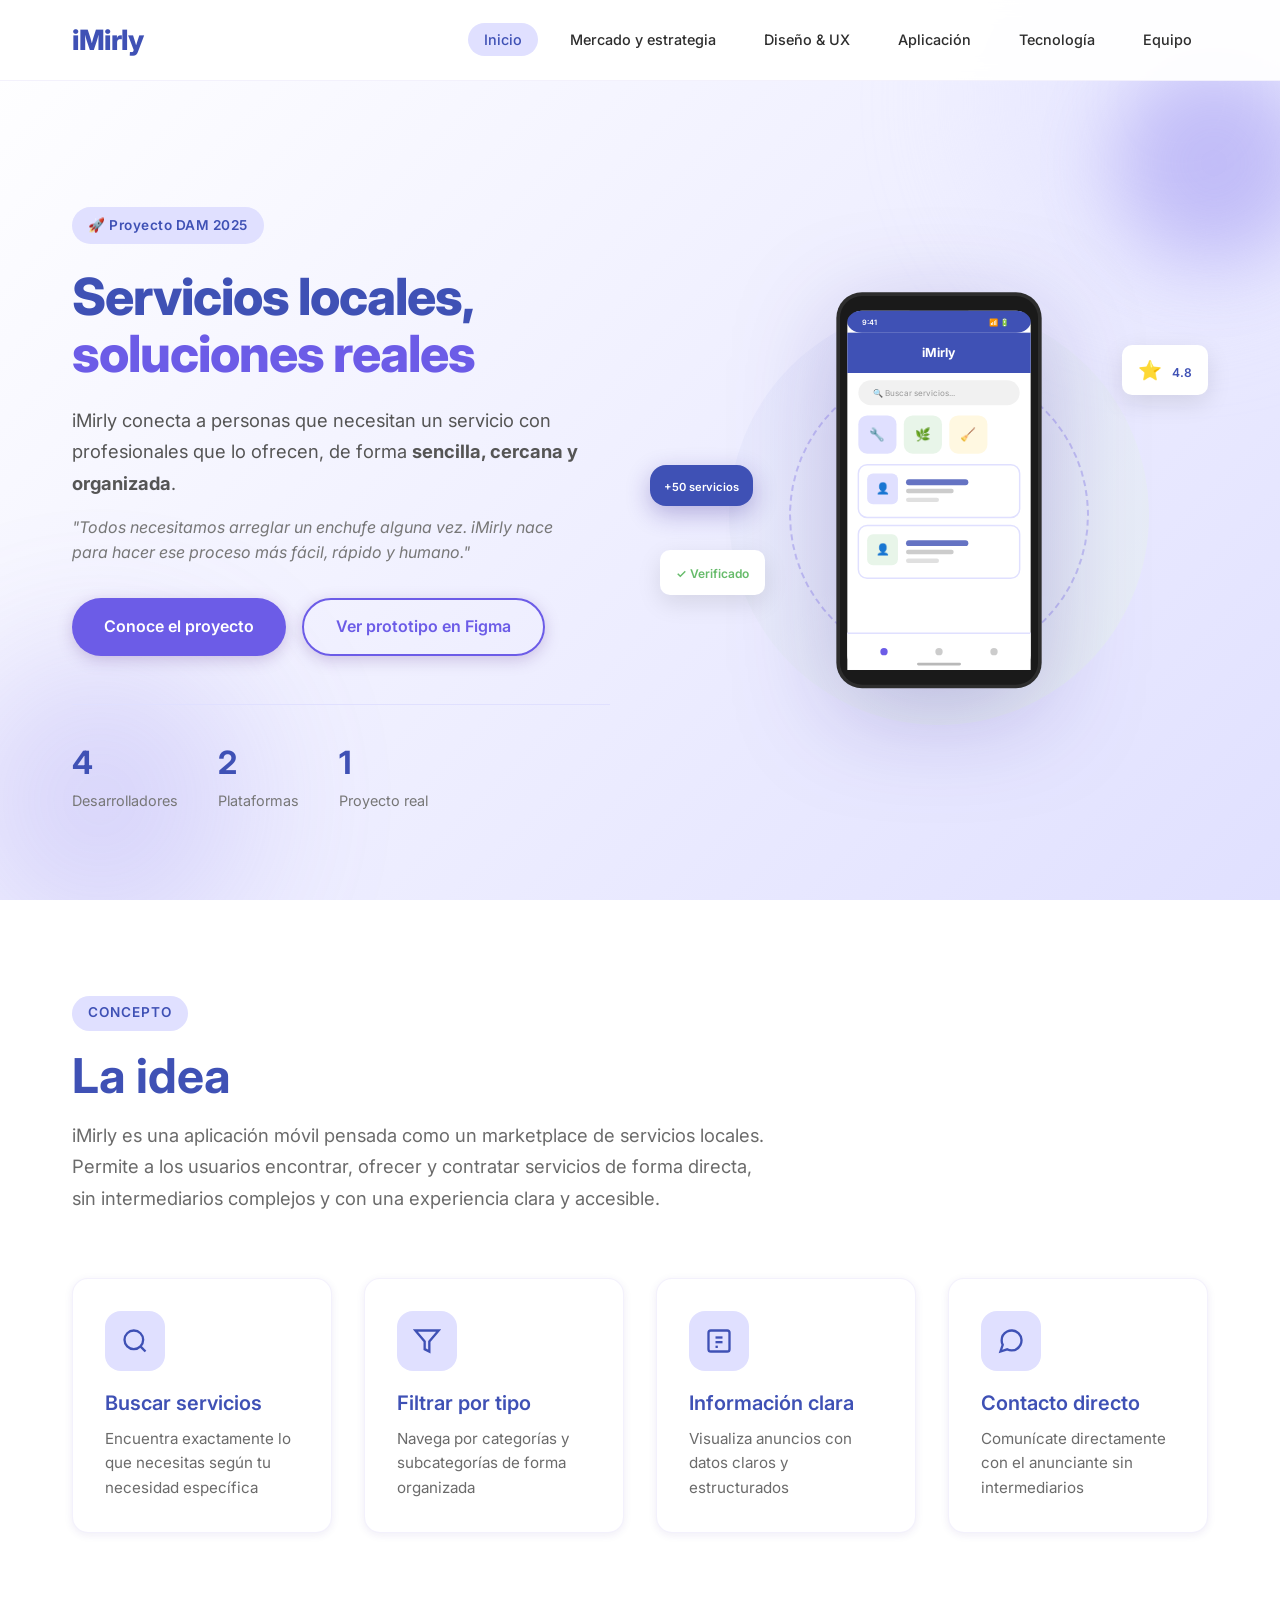
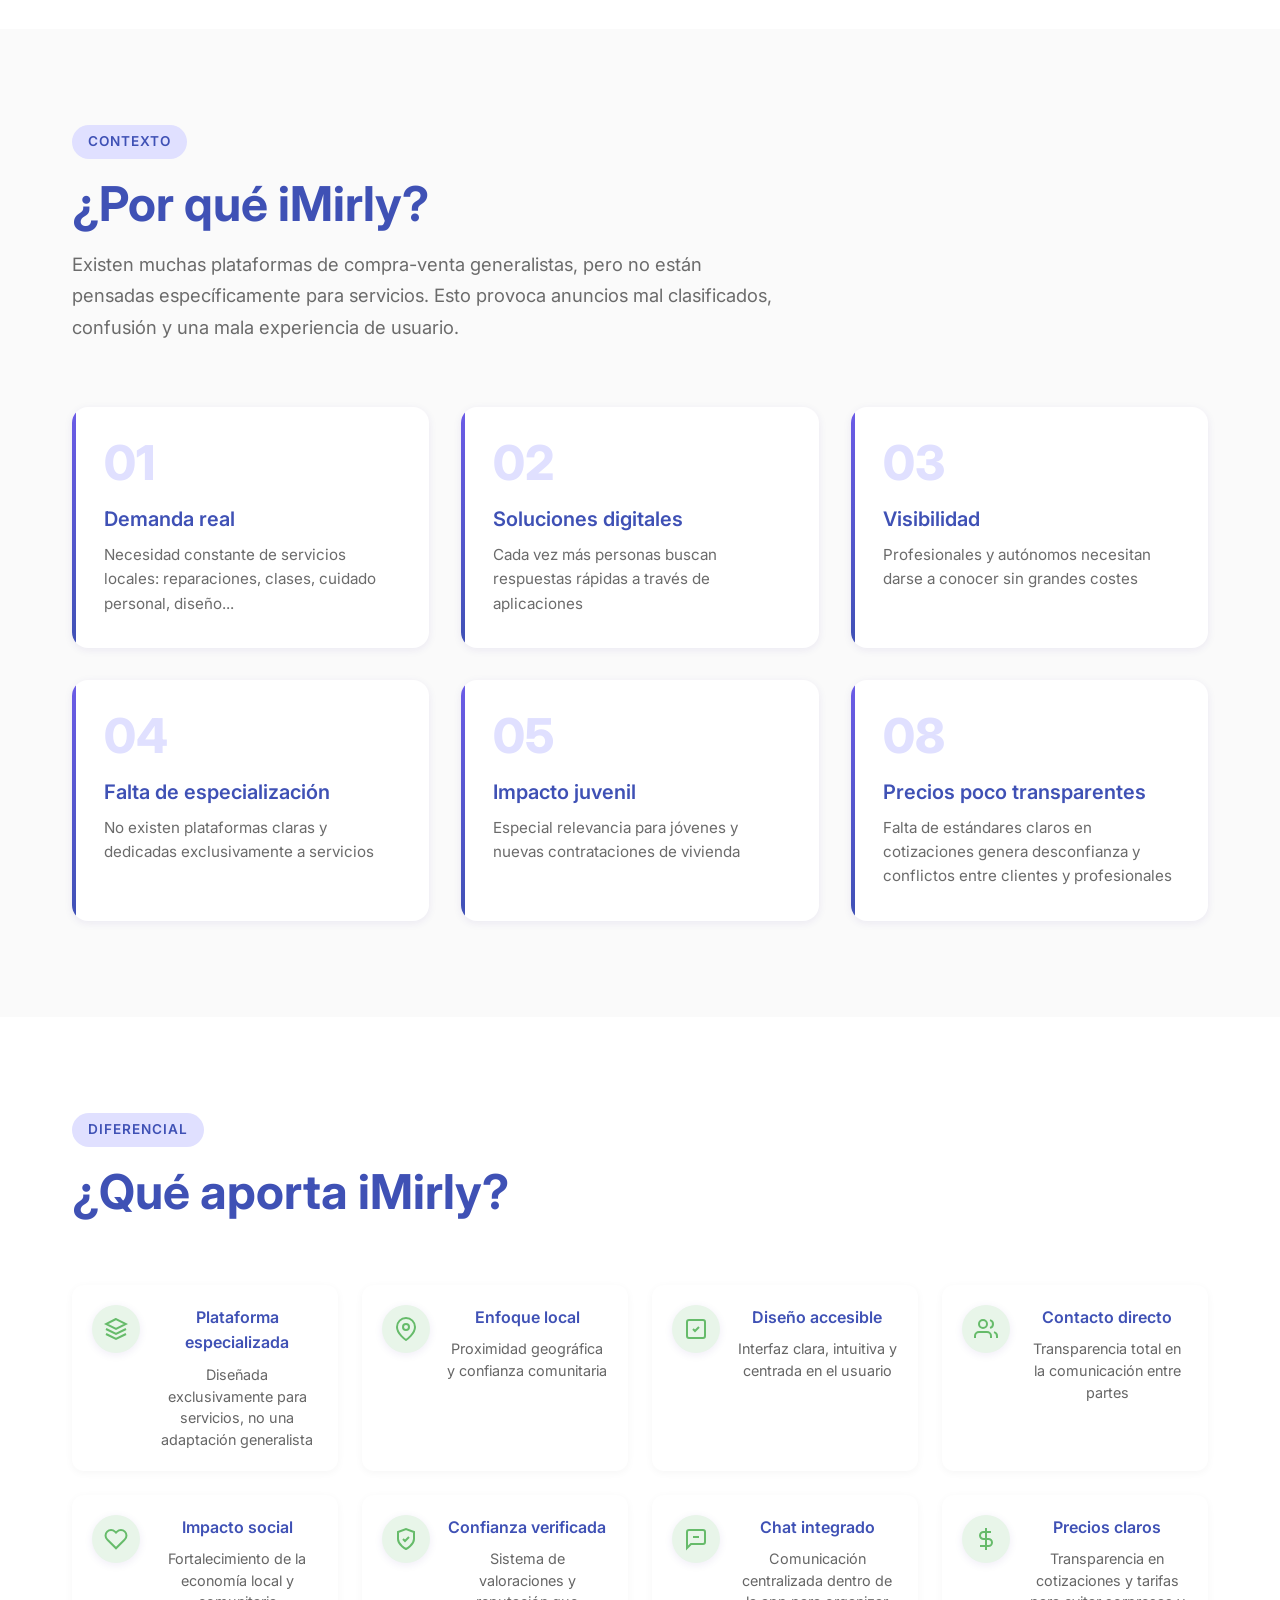
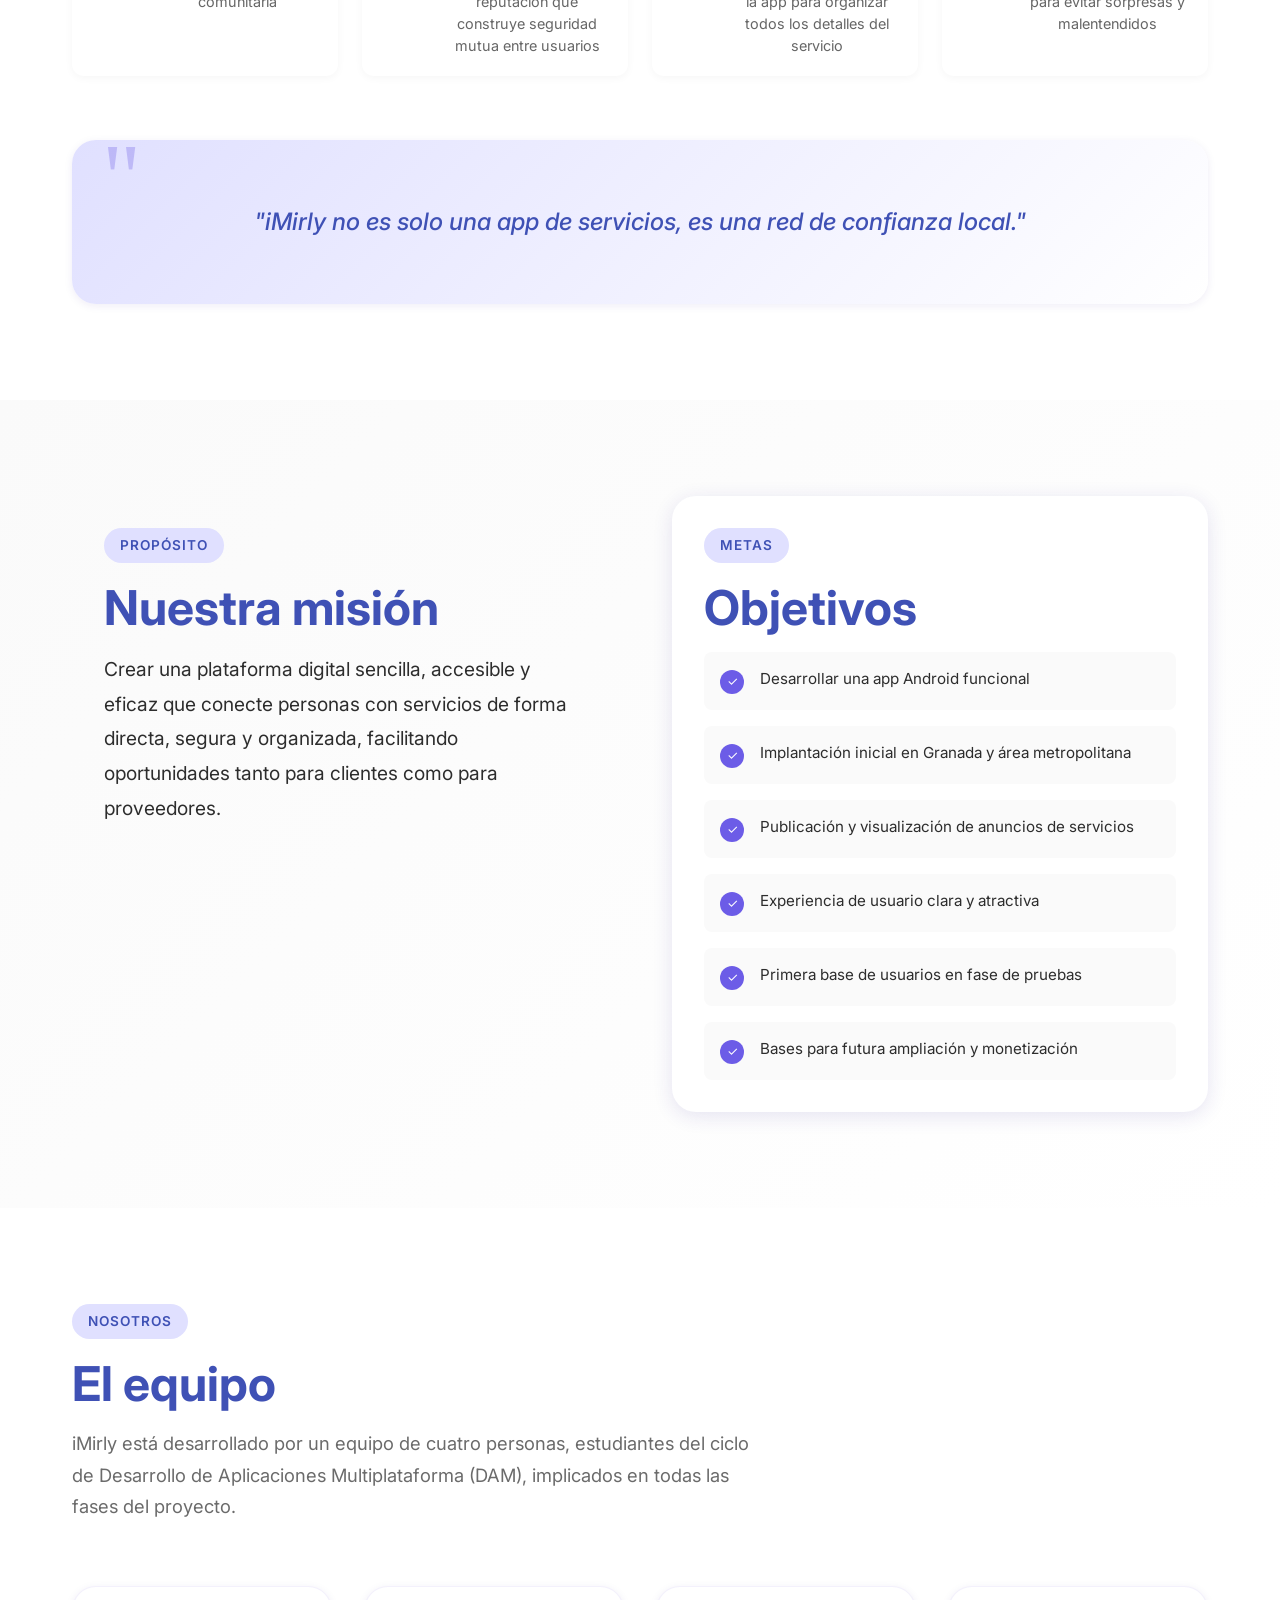
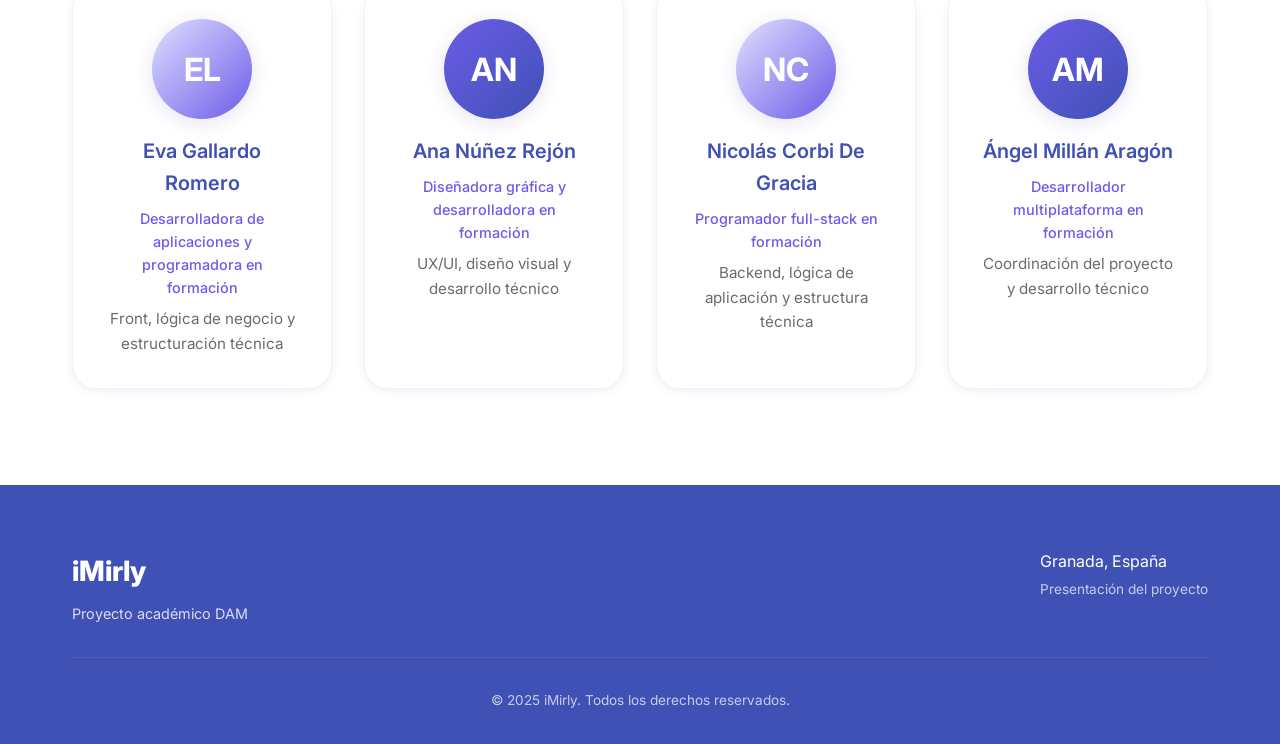
==== commit 8f56e28d: "colores estandar" ====
--- a/index.html
+++ b/index.html
@@ -10,6 +10,7 @@
     <link href="https://fonts.googleapis.com/css2?family=Inter:wght@300;400;500;600;700;800&display=swap"
         rel="stylesheet">
     <link rel="stylesheet" href="styles.css">
+<base target="_blank">
 </head>
 
 <body>
@@ -61,14 +62,14 @@
                 <!-- Contenido texto -->
                 <div class="hero__content fade-in" style="max-width: 540px; position: relative; z-index: 2;">
                     <span
-                        style="display: inline-block; padding: 8px 16px; background: #E6E6FA; color: #321e92; border-radius: 20px; font-size: 0.85rem; font-weight: 600; margin-bottom: 24px; letter-spacing: 0.5px;">
+                        style="display: inline-block; padding: 8px 16px; background: #e0e0ff; color: #3f51b5; border-radius: 20px; font-size: 0.85rem; font-weight: 600; margin-bottom: 24px; letter-spacing: 0.5px;">
                         🚀 Proyecto DAM 2025
                     </span>
 
                     <h1 class="hero__title"
-                        style="font-size: 3.2rem; line-height: 1.1; margin-bottom: 24px; color: #321e92;">
+                        style="font-size: 3.2rem; line-height: 1.1; margin-bottom: 24px; color: #3f51b5;">
                         Servicios locales,<br>
-                        <span style="color: #7864D7;">soluciones reales</span>
+                        <span style="color: #6c5ce7;">soluciones reales</span>
                     </h1>
 
                     <p class="hero__subtitle"
@@ -88,24 +89,24 @@
                             Conoce el proyecto
                         </a>
                         <a href="diseno-ux.html#figma" class="btn btn--secondary"
-                            style="padding: 14px 32px; font-size: 1rem; background: transparent; border: 2px solid #7864D7; color: #7864D7;">
+                            style="padding: 14px 32px; font-size: 1rem; background: transparent; border: 2px solid #6c5ce7; color: #6c5ce7;">
                             Ver prototipo en Figma
                         </a>
                     </div>
 
                     <!-- Stats -->
                     <div
-                        style="display: flex; gap: 40px; margin-top: 48px; padding-top: 32px; border-top: 1px solid #E6E6FA;">
+                        style="display: flex; gap: 40px; margin-top: 48px; padding-top: 32px; border-top: 1px solid #e0e0ff;">
                         <div>
-                            <span style="display: block; font-size: 2rem; font-weight: 700; color: #321e92;">4</span>
+                            <span style="display: block; font-size: 2rem; font-weight: 700; color: #3f51b5;">4</span>
                             <span style="font-size: 0.9rem; color: #777;">Desarrolladores</span>
                         </div>
                         <div>
-                            <span style="display: block; font-size: 2rem; font-weight: 700; color: #321e92;">2</span>
+                            <span style="display: block; font-size: 2rem; font-weight: 700; color: #3f51b5;">2</span>
                             <span style="font-size: 0.9rem; color: #777;">Plataformas</span>
                         </div>
                         <div>
-                            <span style="display: block; font-size: 2rem; font-weight: 700; color: #321e92;">1</span>
+                            <span style="display: block; font-size: 2rem; font-weight: 700; color: #3f51b5;">1</span>
                             <span style="font-size: 0.9rem; color: #777;">Proyecto real</span>
                         </div>
                     </div>
@@ -117,10 +118,10 @@
 
                     <!-- Círculos decorativos de fondo -->
                     <div
-                        style="position: absolute; width: 420px; height: 420px; border-radius: 50%; background: linear-gradient(135deg, #E6E6FA 0%, #F0FFF0 100%); opacity: 0.5; top: 20px; z-index: 0;">
+                        style="position: absolute; width: 420px; height: 420px; border-radius: 50%; background: linear-gradient(135deg, #e0e0ff 0%, #e8f5e9 100%); opacity: 0.5; top: 20px; z-index: 0;">
                     </div>
                     <div
-                        style="position: absolute; width: 300px; height: 300px; border-radius: 50%; border: 2px dashed #7864D7; opacity: 0.3; top: 80px; animation: spin 20s linear infinite; z-index: 0;">
+                        style="position: absolute; width: 300px; height: 300px; border-radius: 50%; border: 2px dashed #6c5ce7; opacity: 0.3; top: 80px; animation: spin 20s linear infinite; z-index: 0;">
                     </div>
 
                     <!-- Teléfono móvil -->
@@ -138,14 +139,14 @@
                             fill="#1a1a1a" />
 
                         <!-- Status Bar -->
-                        <rect x="25" y="35" width="250" height="30" rx="20" fill="#321e92" />
+                        <rect x="25" y="35" width="250" height="30" rx="20" fill="#3f51b5" />
                         <text x="45" y="55" fill="white" font-size="10" font-family="Inter, sans-serif"
                             font-weight="600">9:41</text>
                         <text x="245" y="55" fill="white" font-size="10" font-family="Inter, sans-serif"
                             text-anchor="end">📶 🔋</text>
 
                         <!-- Header App -->
-                        <rect x="25" y="65" width="250" height="55" fill="#321e92" />
+                        <rect x="25" y="65" width="250" height="55" fill="#3f51b5" />
                         <text x="150" y="98" fill="white" font-size="17" font-family="Inter, sans-serif"
                             font-weight="700" text-anchor="middle">iMirly</text>
 
@@ -155,36 +156,36 @@
                             servicios...</text>
 
                         <!-- Categorías -->
-                        <rect x="40" y="178" width="52" height="52" rx="12" fill="#E6E6FA" />
-                        <text x="66" y="210" fill="#7864D7" font-size="17" text-anchor="middle">🔧</text>
-
-                        <rect x="102" y="178" width="52" height="52" rx="12" fill="#F0FFF0" />
-                        <text x="128" y="210" fill="#4CAF50" font-size="17" text-anchor="middle">🌿</text>
+                        <rect x="40" y="178" width="52" height="52" rx="12" fill="#e0e0ff" />
+                        <text x="66" y="210" fill="#6c5ce7" font-size="17" text-anchor="middle">🔧</text>
+
+                        <rect x="102" y="178" width="52" height="52" rx="12" fill="#e8f5e9" />
+                        <text x="128" y="210" fill="#66bb6a" font-size="17" text-anchor="middle">🌿</text>
 
                         <rect x="164" y="178" width="52" height="52" rx="12" fill="#FFF8E1" />
-                        <text x="190" y="210" fill="#FF9800" font-size="17" text-anchor="middle">🧹</text>
+                        <text x="190" y="210" fill="#ffa726" font-size="17" text-anchor="middle">🧹</text>
 
                         <!-- Cards de servicios -->
-                        <rect x="40" y="245" width="220" height="72" rx="12" fill="white" stroke="#E6E6FA"
+                        <rect x="40" y="245" width="220" height="72" rx="12" fill="white" stroke="#e0e0ff"
                             stroke-width="2" />
-                        <rect x="52" y="257" width="42" height="42" rx="8" fill="#E6E6FA" />
-                        <text x="73" y="282" fill="#7864D7" font-size="15" text-anchor="middle">👤</text>
-                        <rect x="105" y="265" width="85" height="8" rx="4" fill="#321e92" opacity="0.8" />
+                        <rect x="52" y="257" width="42" height="42" rx="8" fill="#e0e0ff" />
+                        <text x="73" y="282" fill="#6c5ce7" font-size="15" text-anchor="middle">👤</text>
+                        <rect x="105" y="265" width="85" height="8" rx="4" fill="#3f51b5" opacity="0.8" />
                         <rect x="105" y="278" width="65" height="6" rx="3" fill="#999" opacity="0.5" />
                         <rect x="105" y="290" width="45" height="6" rx="3" fill="#999" opacity="0.3" />
 
-                        <rect x="40" y="328" width="220" height="72" rx="12" fill="white" stroke="#E6E6FA"
+                        <rect x="40" y="328" width="220" height="72" rx="12" fill="white" stroke="#e0e0ff"
                             stroke-width="2" />
-                        <rect x="52" y="340" width="42" height="42" rx="8" fill="#F0FFF0" />
-                        <text x="73" y="365" fill="#4CAF50" font-size="15" text-anchor="middle">👤</text>
-                        <rect x="105" y="348" width="85" height="8" rx="4" fill="#321e92" opacity="0.8" />
+                        <rect x="52" y="340" width="42" height="42" rx="8" fill="#e8f5e9" />
+                        <text x="73" y="365" fill="#66bb6a" font-size="15" text-anchor="middle">👤</text>
+                        <rect x="105" y="348" width="85" height="8" rx="4" fill="#3f51b5" opacity="0.8" />
                         <rect x="105" y="361" width="65" height="6" rx="3" fill="#999" opacity="0.5" />
                         <rect x="105" y="373" width="45" height="6" rx="3" fill="#999" opacity="0.3" />
 
                         <!-- Bottom Navigation -->
                         <rect x="25" y="475" width="250" height="50" fill="white" />
-                        <line x1="25" y1="475" x2="275" y2="475" stroke="#E6E6FA" stroke-width="2" />
-                        <circle cx="75" cy="500" r="5" fill="#7864D7" />
+                        <line x1="25" y1="475" x2="275" y2="475" stroke="#e0e0ff" stroke-width="2" />
+                        <circle cx="75" cy="500" r="5" fill="#6c5ce7" />
                         <circle cx="150" cy="500" r="5" fill="#ccc" />
                         <circle cx="225" cy="500" r="5" fill="#ccc" />
 
@@ -196,16 +197,16 @@
                     <div
                         style="position: absolute; top: 60px; right: 0px; padding: 10px 16px; background: white; border-radius: 10px; box-shadow: 0 8px 25px rgba(0,0,0,0.1); animation: float 3s ease-in-out infinite; z-index: 2;">
                         <span style="font-size: 1.2rem;">⭐</span>
-                        <span style="font-size: 0.75rem; color: #321e92; font-weight: 600; margin-left: 6px;">4.8</span>
+                        <span style="font-size: 0.75rem; color: #3f51b5; font-weight: 600; margin-left: 6px;">4.8</span>
                     </div>
 
                     <div
                         style="position: absolute; bottom: 100px; left: -10px; padding: 10px 16px; background: white; border-radius: 10px; box-shadow: 0 8px 25px rgba(0,0,0,0.1); animation: float 3s ease-in-out infinite 0.5s; z-index: 2;">
-                        <span style="font-size: 0.75rem; color: #4CAF50; font-weight: 600;">✓ Verificado</span>
+                        <span style="font-size: 0.75rem; color: #66bb6a; font-weight: 600;">✓ Verificado</span>
                     </div>
 
                     <div
-                        style="position: absolute; top: 180px; left: -20px; padding: 8px 14px; background: #321e92; border-radius: 16px; box-shadow: 0 8px 25px rgba(50,30,146,0.3); animation: float 3s ease-in-out infinite 1s; z-index: 2;">
+                        style="position: absolute; top: 180px; left: -20px; padding: 8px 14px; background: #3f51b5; border-radius: 16px; box-shadow: 0 8px 25px rgba(50,30,146,0.3); animation: float 3s ease-in-out infinite 1s; z-index: 2;">
                         <span style="font-size: 0.7rem; color: white; font-weight: 600;">+50 servicios</span>
                     </div>
                 </div>
@@ -340,7 +341,7 @@
                 <div class="value-item fade-in"
                     style="display: flex; align-items: flex-start; gap: 16px; padding: 20px; background: #fff; border-radius: 12px; box-shadow: 0 2px 8px rgba(0,0,0,0.04);">
                     <div class="value-item__icon"
-                        style="flex-shrink: 0; width: 48px; height: 48px; background: #E8F5E9; border-radius: 50%; display: flex; align-items: center; justify-content: center; color: #4CAF50;">
+                        style="flex-shrink: 0; width: 48px; height: 48px; background: #E8F5E9; border-radius: 50%; display: flex; align-items: center; justify-content: center; color: #66bb6a;">
                         <svg viewBox="0 0 24 24" fill="none" stroke="currentColor" stroke-width="2"
                             style="width: 24px; height: 24px;">
                             <path d="M12 2L2 7l10 5 10-5-10-5zM2 17l10 5 10-5M2 12l10 5 10-5" />
@@ -348,7 +349,7 @@
                     </div>
                     <div>
                         <h3 class="value-item__title"
-                            style="font-size: 1rem; font-weight: 600; color: #321e92; margin-bottom: 8px;">Plataforma
+                            style="font-size: 1rem; font-weight: 600; color: #3f51b5; margin-bottom: 8px;">Plataforma
                             especializada</h3>
                         <p class="value-item__text"
                             style="font-size: 0.9rem; color: #666; line-height: 1.5; margin: 0;">Diseñada exclusivamente
@@ -359,7 +360,7 @@
                 <div class="value-item fade-in"
                     style="display: flex; align-items: flex-start; gap: 16px; padding: 20px; background: #fff; border-radius: 12px; box-shadow: 0 2px 8px rgba(0,0,0,0.04);">
                     <div class="value-item__icon"
-                        style="flex-shrink: 0; width: 48px; height: 48px; background: #E8F5E9; border-radius: 50%; display: flex; align-items: center; justify-content: center; color: #4CAF50;">
+                        style="flex-shrink: 0; width: 48px; height: 48px; background: #E8F5E9; border-radius: 50%; display: flex; align-items: center; justify-content: center; color: #66bb6a;">
                         <svg viewBox="0 0 24 24" fill="none" stroke="currentColor" stroke-width="2"
                             style="width: 24px; height: 24px;">
                             <path d="M21 10c0 7-9 13-9 13s-9-6-9-13a9 9 0 0 1 18 0z" />
@@ -368,7 +369,7 @@
                     </div>
                     <div>
                         <h3 class="value-item__title"
-                            style="font-size: 1rem; font-weight: 600; color: #321e92; margin-bottom: 8px;">Enfoque local
+                            style="font-size: 1rem; font-weight: 600; color: #3f51b5; margin-bottom: 8px;">Enfoque local
                         </h3>
                         <p class="value-item__text"
                             style="font-size: 0.9rem; color: #666; line-height: 1.5; margin: 0;">Proximidad geográfica y
@@ -379,7 +380,7 @@
                 <div class="value-item fade-in"
                     style="display: flex; align-items: flex-start; gap: 16px; padding: 20px; background: #fff; border-radius: 12px; box-shadow: 0 2px 8px rgba(0,0,0,0.04);">
                     <div class="value-item__icon"
-                        style="flex-shrink: 0; width: 48px; height: 48px; background: #E8F5E9; border-radius: 50%; display: flex; align-items: center; justify-content: center; color: #4CAF50;">
+                        style="flex-shrink: 0; width: 48px; height: 48px; background: #E8F5E9; border-radius: 50%; display: flex; align-items: center; justify-content: center; color: #66bb6a;">
                         <svg viewBox="0 0 24 24" fill="none" stroke="currentColor" stroke-width="2"
                             style="width: 24px; height: 24px;">
                             <rect x="3" y="3" width="18" height="18" rx="2" />
@@ -388,7 +389,7 @@
                     </div>
                     <div>
                         <h3 class="value-item__title"
-                            style="font-size: 1rem; font-weight: 600; color: #321e92; margin-bottom: 8px;">Diseño
+                            style="font-size: 1rem; font-weight: 600; color: #3f51b5; margin-bottom: 8px;">Diseño
                             accesible</h3>
                         <p class="value-item__text"
                             style="font-size: 0.9rem; color: #666; line-height: 1.5; margin: 0;">Interfaz clara,
@@ -399,7 +400,7 @@
                 <div class="value-item fade-in"
                     style="display: flex; align-items: flex-start; gap: 16px; padding: 20px; background: #fff; border-radius: 12px; box-shadow: 0 2px 8px rgba(0,0,0,0.04);">
                     <div class="value-item__icon"
-                        style="flex-shrink: 0; width: 48px; height: 48px; background: #E8F5E9; border-radius: 50%; display: flex; align-items: center; justify-content: center; color: #4CAF50;">
+                        style="flex-shrink: 0; width: 48px; height: 48px; background: #E8F5E9; border-radius: 50%; display: flex; align-items: center; justify-content: center; color: #66bb6a;">
                         <svg viewBox="0 0 24 24" fill="none" stroke="currentColor" stroke-width="2"
                             style="width: 24px; height: 24px;">
                             <path d="M17 21v-2a4 4 0 0 0-4-4H5a4 4 0 0 0-4 4v2" />
@@ -409,7 +410,7 @@
                     </div>
                     <div>
                         <h3 class="value-item__title"
-                            style="font-size: 1rem; font-weight: 600; color: #321e92; margin-bottom: 8px;">Contacto
+                            style="font-size: 1rem; font-weight: 600; color: #3f51b5; margin-bottom: 8px;">Contacto
                             directo</h3>
                         <p class="value-item__text"
                             style="font-size: 0.9rem; color: #666; line-height: 1.5; margin: 0;">Transparencia total en
@@ -421,7 +422,7 @@
                 <div class="value-item fade-in"
                     style="display: flex; align-items: flex-start; gap: 16px; padding: 20px; background: #fff; border-radius: 12px; box-shadow: 0 2px 8px rgba(0,0,0,0.04);">
                     <div class="value-item__icon"
-                        style="flex-shrink: 0; width: 48px; height: 48px; background: #E8F5E9; border-radius: 50%; display: flex; align-items: center; justify-content: center; color: #4CAF50;">
+                        style="flex-shrink: 0; width: 48px; height: 48px; background: #E8F5E9; border-radius: 50%; display: flex; align-items: center; justify-content: center; color: #66bb6a;">
                         <svg viewBox="0 0 24 24" fill="none" stroke="currentColor" stroke-width="2"
                             style="width: 24px; height: 24px;">
                             <path
@@ -430,7 +431,7 @@
                     </div>
                     <div>
                         <h3 class="value-item__title"
-                            style="font-size: 1rem; font-weight: 600; color: #321e92; margin-bottom: 8px;">Impacto
+                            style="font-size: 1rem; font-weight: 600; color: #3f51b5; margin-bottom: 8px;">Impacto
                             social</h3>
                         <p class="value-item__text"
                             style="font-size: 0.9rem; color: #666; line-height: 1.5; margin: 0;">Fortalecimiento de la
@@ -441,7 +442,7 @@
                 <div class="value-item fade-in"
                     style="display: flex; align-items: flex-start; gap: 16px; padding: 20px; background: #fff; border-radius: 12px; box-shadow: 0 2px 8px rgba(0,0,0,0.04);">
                     <div class="value-item__icon"
-                        style="flex-shrink: 0; width: 48px; height: 48px; background: #E8F5E9; border-radius: 50%; display: flex; align-items: center; justify-content: center; color: #4CAF50;">
+                        style="flex-shrink: 0; width: 48px; height: 48px; background: #E8F5E9; border-radius: 50%; display: flex; align-items: center; justify-content: center; color: #66bb6a;">
                         <svg viewBox="0 0 24 24" fill="none" stroke="currentColor" stroke-width="2"
                             style="width: 24px; height: 24px;">
                             <path d="M12 22s8-4 8-10V5l-8-3-8 3v7c0 6 8 10 8 10z" />
@@ -450,7 +451,7 @@
                     </div>
                     <div>
                         <h3 class="value-item__title"
-                            style="font-size: 1rem; font-weight: 600; color: #321e92; margin-bottom: 8px;">Confianza
+                            style="font-size: 1rem; font-weight: 600; color: #3f51b5; margin-bottom: 8px;">Confianza
                             verificada</h3>
                         <p class="value-item__text"
                             style="font-size: 0.9rem; color: #666; line-height: 1.5; margin: 0;">Sistema de valoraciones
@@ -461,7 +462,7 @@
                 <div class="value-item fade-in"
                     style="display: flex; align-items: flex-start; gap: 16px; padding: 20px; background: #fff; border-radius: 12px; box-shadow: 0 2px 8px rgba(0,0,0,0.04);">
                     <div class="value-item__icon"
-                        style="flex-shrink: 0; width: 48px; height: 48px; background: #E8F5E9; border-radius: 50%; display: flex; align-items: center; justify-content: center; color: #4CAF50;">
+                        style="flex-shrink: 0; width: 48px; height: 48px; background: #E8F5E9; border-radius: 50%; display: flex; align-items: center; justify-content: center; color: #66bb6a;">
                         <svg viewBox="0 0 24 24" fill="none" stroke="currentColor" stroke-width="2"
                             style="width: 24px; height: 24px;">
                             <path d="M21 15a2 2 0 0 1-2 2H7l-4 4V5a2 2 0 0 1 2-2h14a2 2 0 0 1 2 2z" />
@@ -470,7 +471,7 @@
                     </div>
                     <div>
                         <h3 class="value-item__title"
-                            style="font-size: 1rem; font-weight: 600; color: #321e92; margin-bottom: 8px;">Chat
+                            style="font-size: 1rem; font-weight: 600; color: #3f51b5; margin-bottom: 8px;">Chat
                             integrado</h3>
                         <p class="value-item__text"
                             style="font-size: 0.9rem; color: #666; line-height: 1.5; margin: 0;">Comunicación
@@ -481,7 +482,7 @@
                 <div class="value-item fade-in"
                     style="display: flex; align-items: flex-start; gap: 16px; padding: 20px; background: #fff; border-radius: 12px; box-shadow: 0 2px 8px rgba(0,0,0,0.04);">
                     <div class="value-item__icon"
-                        style="flex-shrink: 0; width: 48px; height: 48px; background: #E8F5E9; border-radius: 50%; display: flex; align-items: center; justify-content: center; color: #4CAF50;">
+                        style="flex-shrink: 0; width: 48px; height: 48px; background: #E8F5E9; border-radius: 50%; display: flex; align-items: center; justify-content: center; color: #66bb6a;">
                         <svg viewBox="0 0 24 24" fill="none" stroke="currentColor" stroke-width="2"
                             style="width: 24px; height: 24px;">
                             <line x1="12" y1="1" x2="12" y2="23" />
@@ -490,7 +491,7 @@
                     </div>
                     <div>
                         <h3 class="value-item__title"
-                            style="font-size: 1rem; font-weight: 600; color: #321e92; margin-bottom: 8px;">Precios
+                            style="font-size: 1rem; font-weight: 600; color: #3f51b5; margin-bottom: 8px;">Precios
                             claros</h3>
                         <p class="value-item__text"
                             style="font-size: 0.9rem; color: #666; line-height: 1.5; margin: 0;">Transparencia en
@@ -570,7 +571,7 @@
             <div class="team-grid">
                 <div class="team-card fade-in">
                     <div class="team-card__avatar"
-                        style="background: linear-gradient(135deg, #D7D1F3 0%, #7864D7 100%);">
+                        style="background: linear-gradient(135deg, #e0e0ff 0%, #6c5ce7 100%);">
                         <span>EL</span>
                     </div>
                     <h3 class="team-card__name">Eva Gallardo Romero</h3>
@@ -579,7 +580,7 @@
                 </div>
                 <div class="team-card fade-in">
                     <div class="team-card__avatar"
-                        style="background: linear-gradient(135deg, #7864D7 0%, #321E92 100%);">
+                        style="background: linear-gradient(135deg, #6c5ce7 0%, #3f51b5 100%);">
                         <span>AN</span>
                     </div>
                     <h3 class="team-card__name">Ana Núñez Rejón</h3>
@@ -588,7 +589,7 @@
                 </div>
                 <div class="team-card fade-in">
                     <div class="team-card__avatar"
-                        style="background: linear-gradient(135deg, #D7D1F3 0%, #7864D7 100%);">
+                        style="background: linear-gradient(135deg, #e0e0ff 0%, #6c5ce7 100%);">
                         <span>NC</span>
                     </div>
                     <h3 class="team-card__name">Nicolás Corbi De Gracia</h3>
@@ -597,7 +598,7 @@
                 </div>
                 <div class="team-card fade-in">
                     <div class="team-card__avatar"
-                        style="background: linear-gradient(135deg, #7864D7 0%, #321E92 100%);">
+                        style="background: linear-gradient(135deg, #6c5ce7 0%, #3f51b5 100%);">
                         <span>AM</span>
                     </div>
                     <h3 class="team-card__name">Ángel Millán Aragón</h3>
--- a/styles.css
+++ b/styles.css
@@ -7,10 +7,10 @@
     /* Colors from brand guideline */
     --color-white: #F1F1F1;
     --color-gray: #7E7E80;
-    --color-lavender-light: #D7D1F3;
-    --color-lavender: #7864D7;
-    --color-purple: #321E92;
-    --color-purple-dark: #1e0e6e;
+    --color-lavender-light: #e0e0ff;
+    --color-lavender: #6c5ce7;
+    --color-purple: #3f51b5;
+    --color-purple-dark: #3f51b5;
 
     /* Extended palette */
     --color-background: #FFFFFF;
@@ -4843,4 +4843,3 @@
 
 
 
-
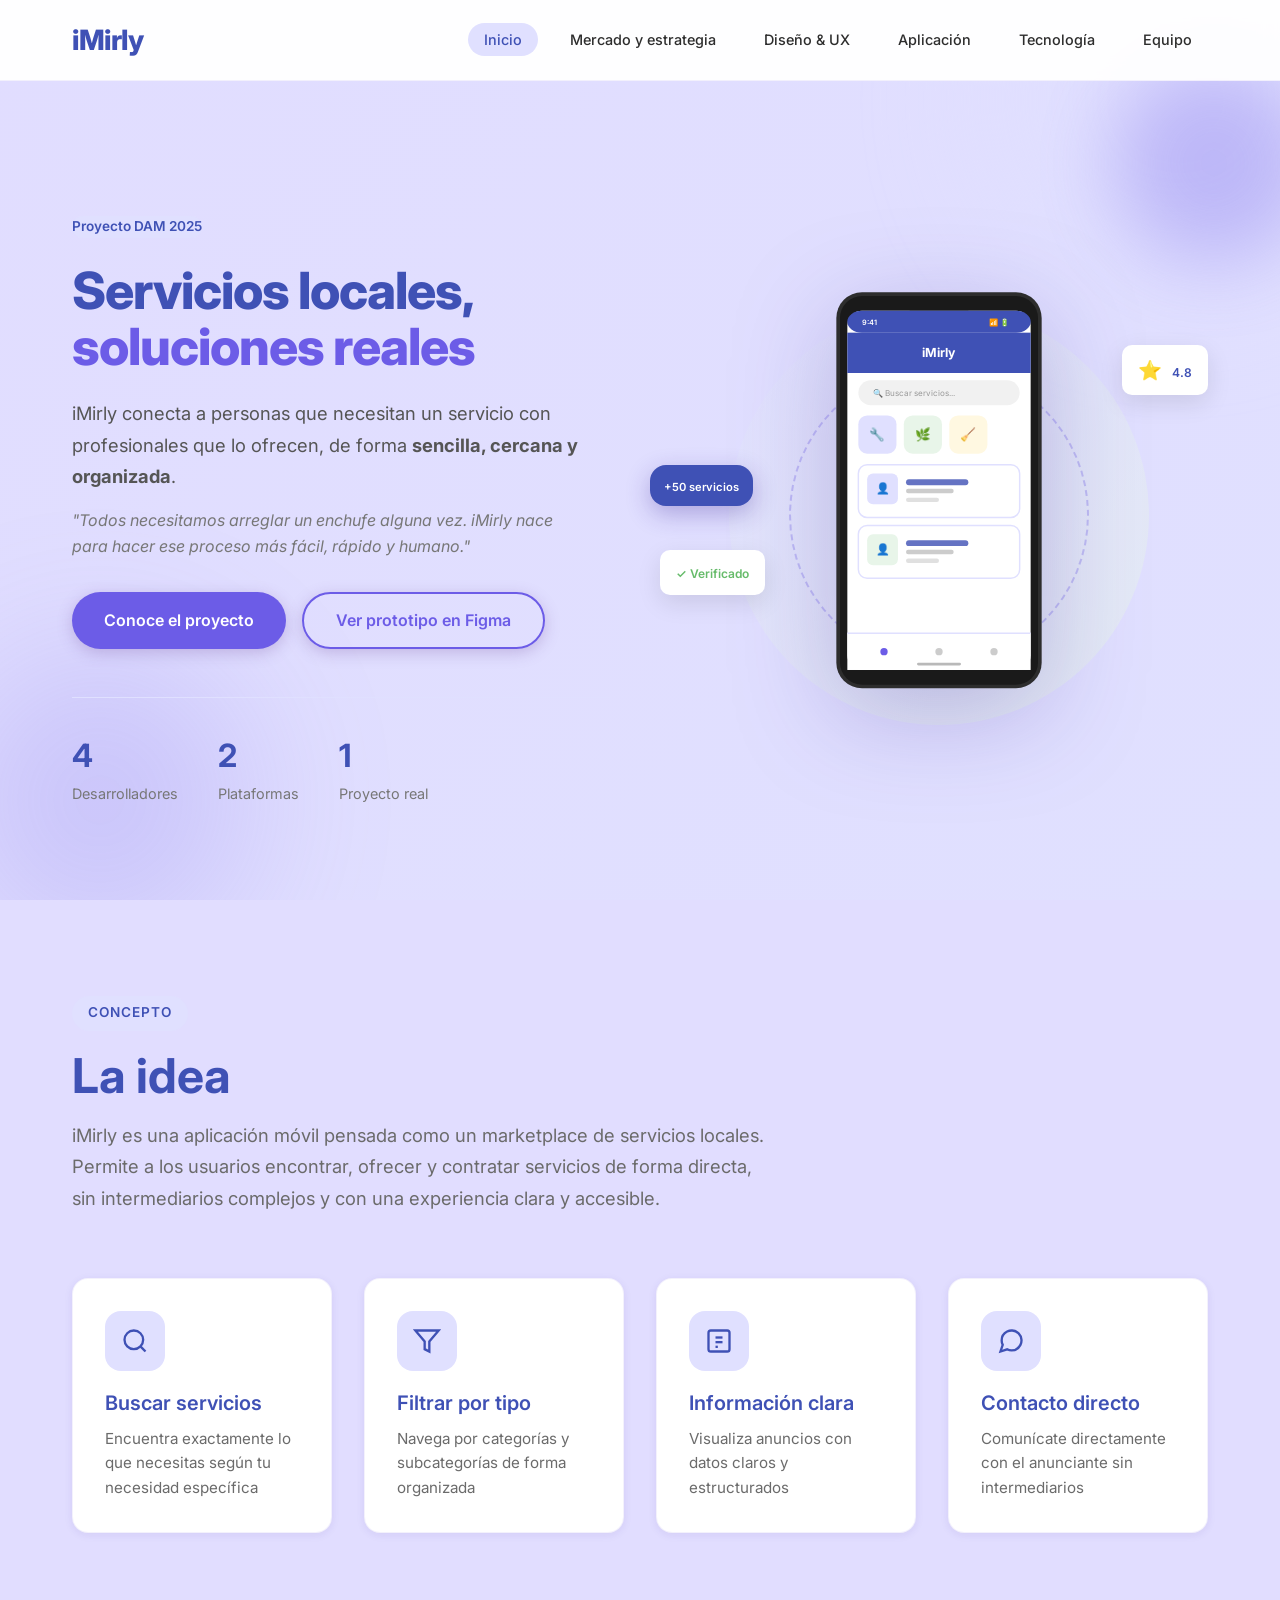
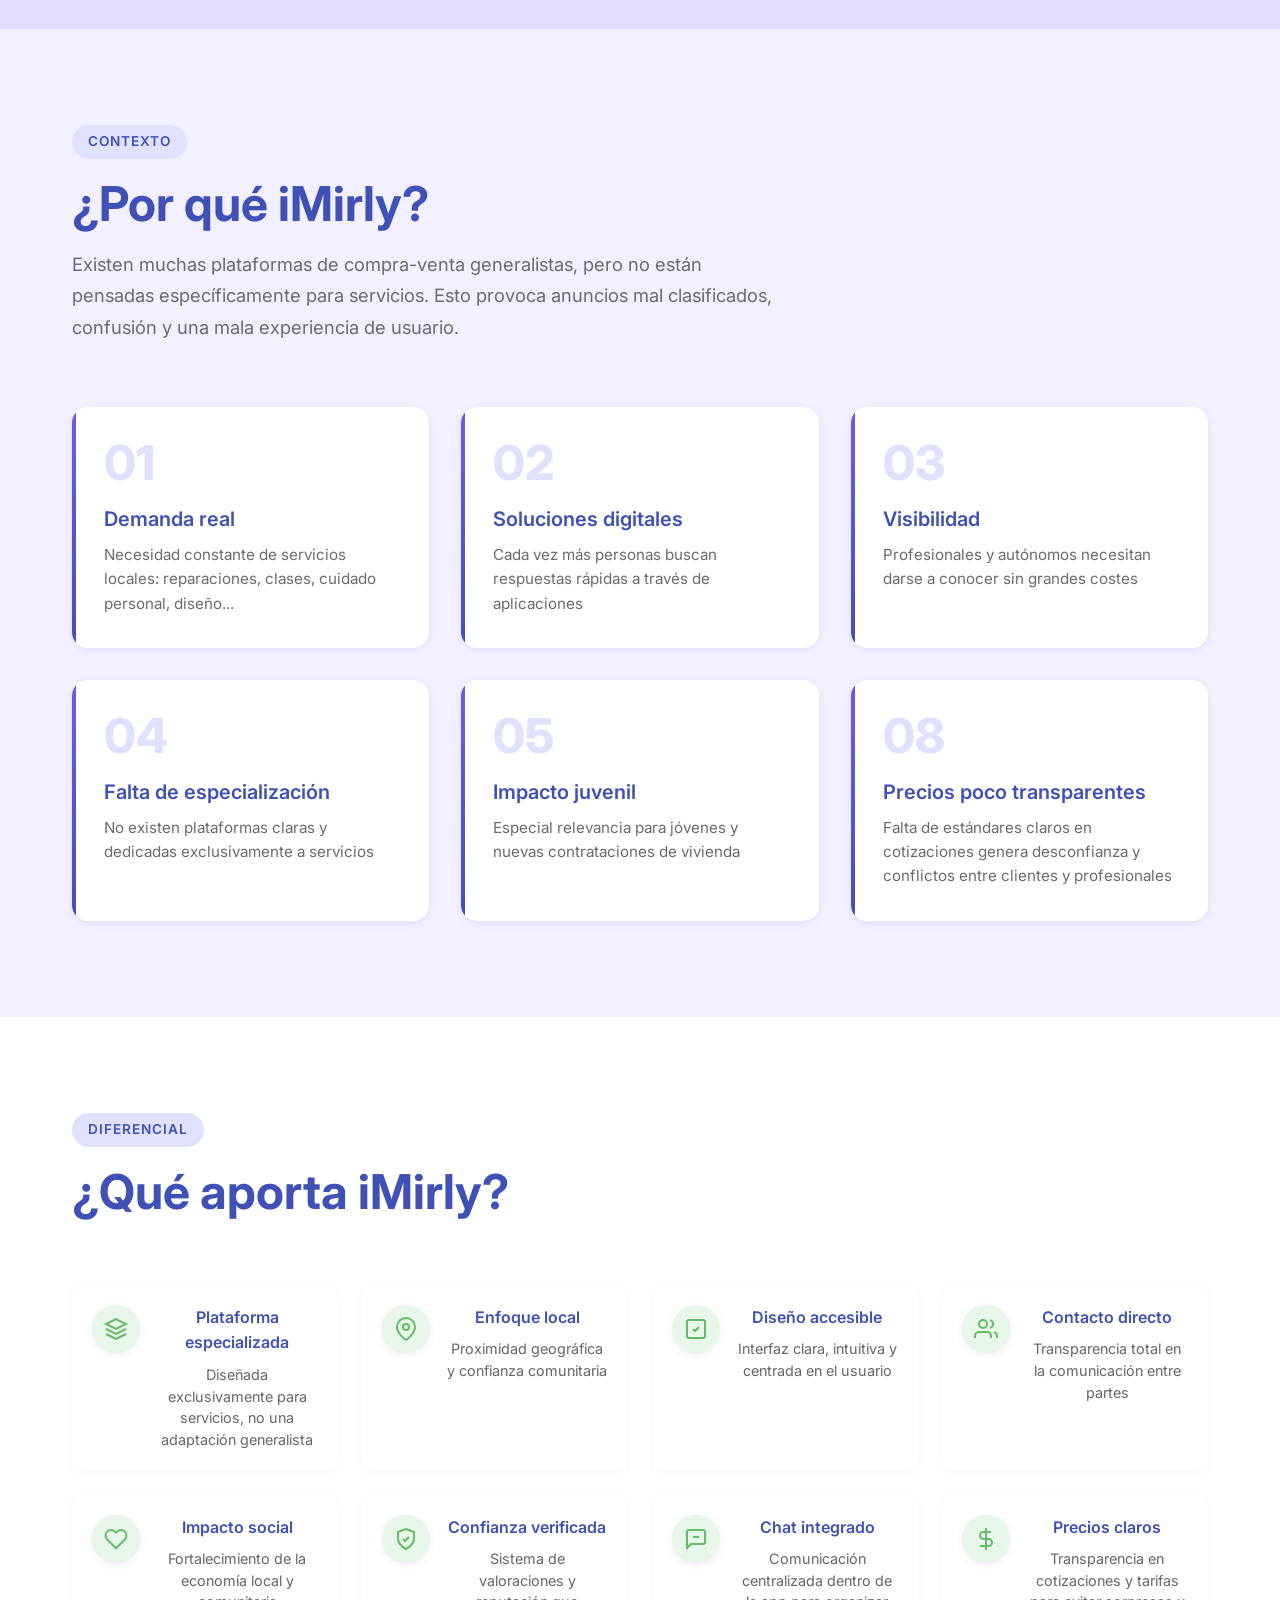
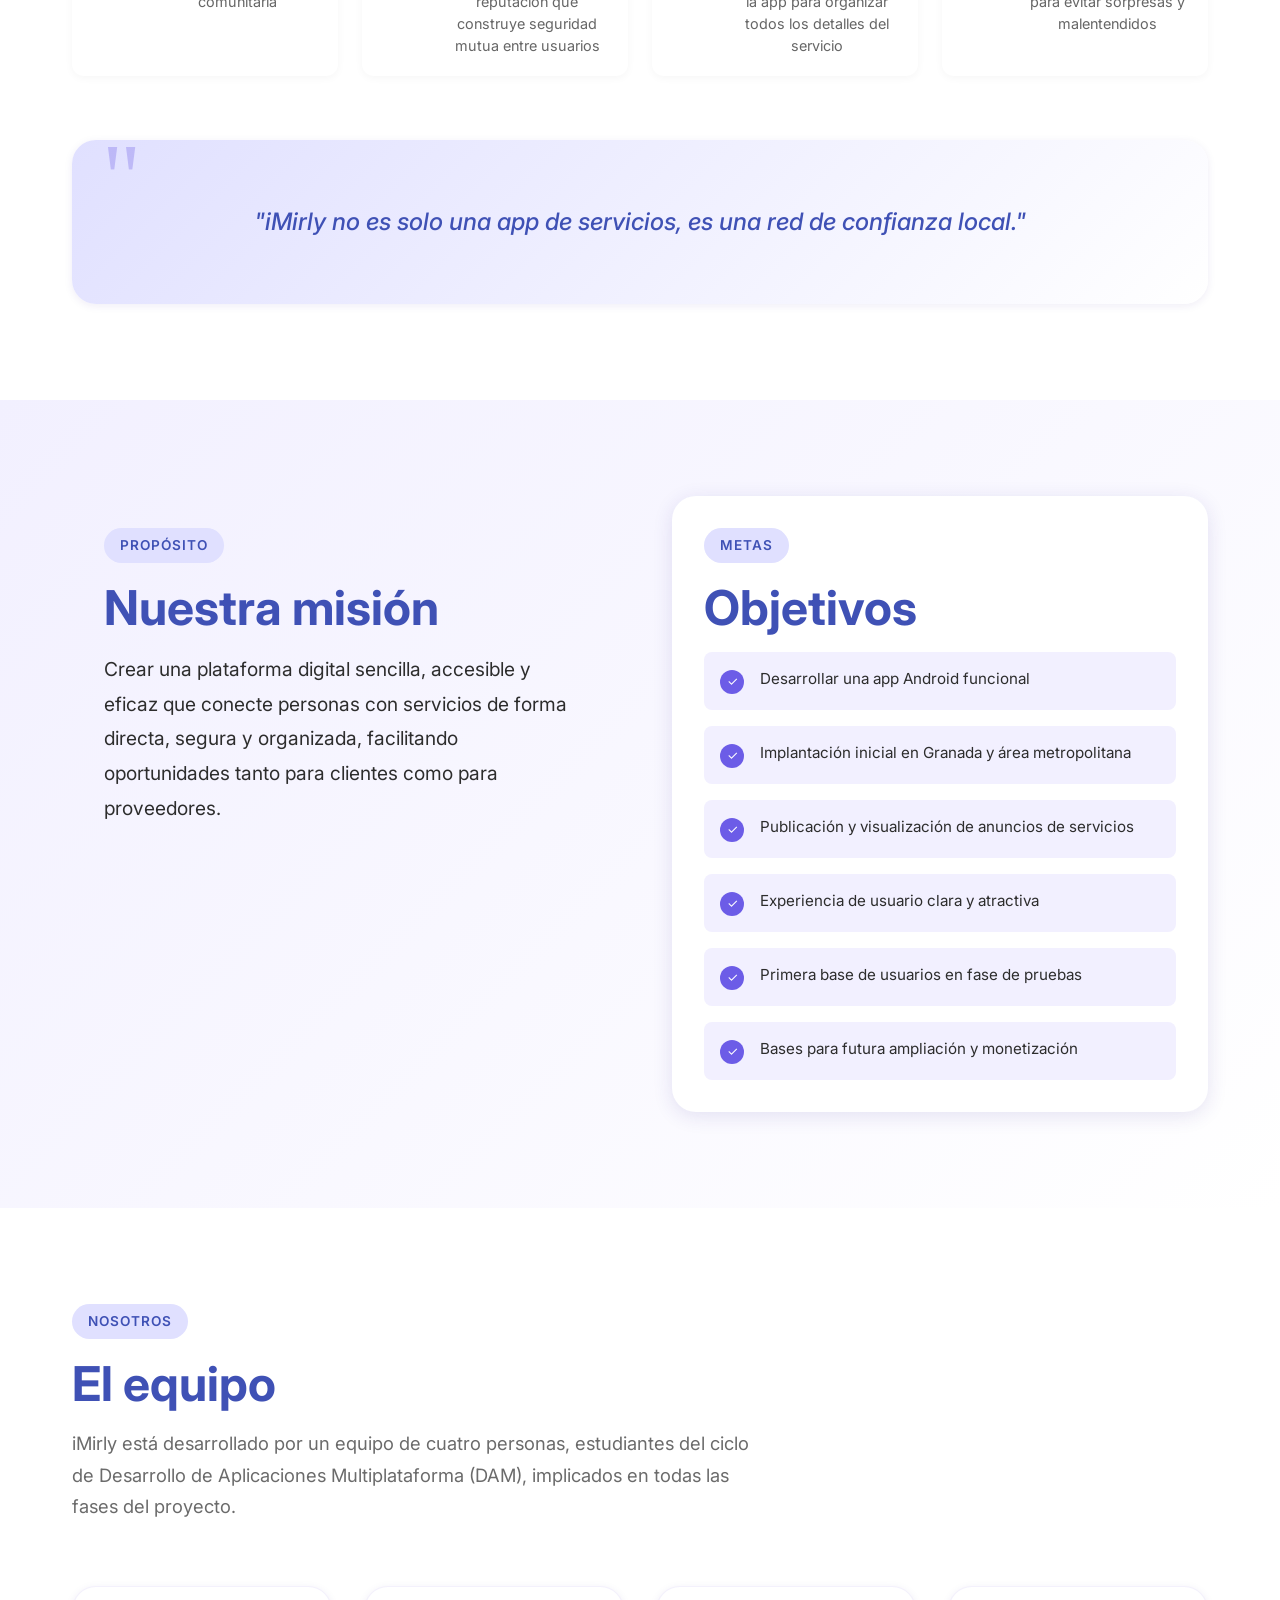
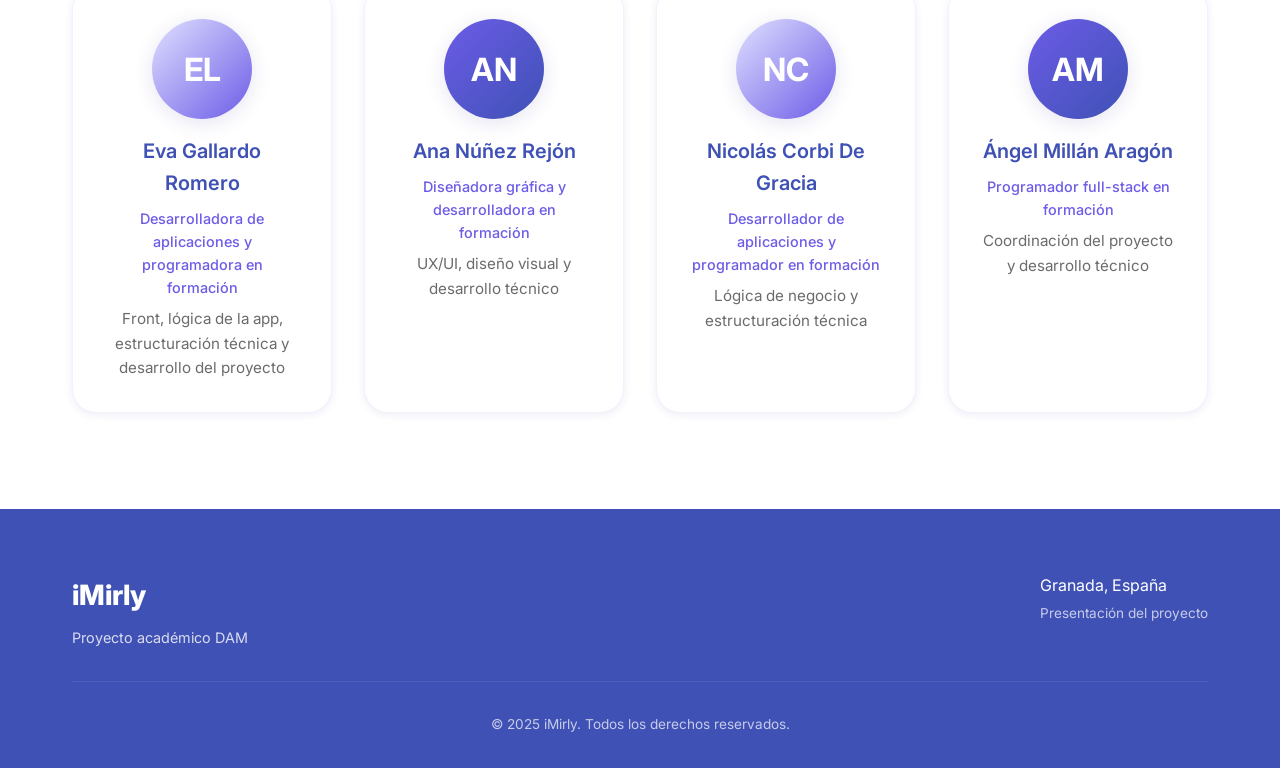
==== commit 34d8fee5: "Cambios" ====
--- a/index.html
+++ b/index.html
@@ -10,7 +10,7 @@
     <link href="https://fonts.googleapis.com/css2?family=Inter:wght@300;400;500;600;700;800&display=swap"
         rel="stylesheet">
     <link rel="stylesheet" href="styles.css">
-<base target="_blank">
+
 </head>
 
 <body>
@@ -62,8 +62,8 @@
                 <!-- Contenido texto -->
                 <div class="hero__content fade-in" style="max-width: 540px; position: relative; z-index: 2;">
                     <span
-                        style="display: inline-block; padding: 8px 16px; background: #e0e0ff; color: #3f51b5; border-radius: 20px; font-size: 0.85rem; font-weight: 600; margin-bottom: 24px; letter-spacing: 0.5px;">
-                        🚀 Proyecto DAM 2025
+                        style="display: inline-block; background: #e0e0ff; color: #3f51b5; border-radius: 20px; font-size: 0.85rem; font-weight: 600; margin-bottom: 24px;">
+                        Proyecto DAM 2025
                     </span>
 
                     <h1 class="hero__title"
@@ -576,7 +576,7 @@
                     </div>
                     <h3 class="team-card__name">Eva Gallardo Romero</h3>
                     <p class="team-card__role">Desarrolladora de aplicaciones y programadora en formación</p>
-                    <p class="team-card__text">Front, lógica de negocio y estructuración técnica</p>
+                    <p class="team-card__text">Front, lógica de la app, estructuración técnica y desarrollo del proyecto</p>
                 </div>
                 <div class="team-card fade-in">
                     <div class="team-card__avatar"
@@ -593,8 +593,8 @@
                         <span>NC</span>
                     </div>
                     <h3 class="team-card__name">Nicolás Corbi De Gracia</h3>
-                    <p class="team-card__role">Programador full-stack en formación</p>
-                    <p class="team-card__text">Backend, lógica de aplicación y estructura técnica</p>
+                    <p class="team-card__role">Desarrollador de aplicaciones y programador en formación</p>
+                    <p class="team-card__text">Lógica de negocio y estructuración técnica</p>
                 </div>
                 <div class="team-card fade-in">
                     <div class="team-card__avatar"
@@ -602,7 +602,7 @@
                         <span>AM</span>
                     </div>
                     <h3 class="team-card__name">Ángel Millán Aragón</h3>
-                    <p class="team-card__role">Desarrollador multiplataforma en formación</p>
+                    <p class="team-card__role">Programador full-stack en formación</p>
                     <p class="team-card__text">Coordinación del proyecto y desarrollo técnico</p>
                 </div>
             </div>
--- a/styles.css
+++ b/styles.css
@@ -13,8 +13,8 @@
     --color-purple-dark: #3f51b5;
 
     /* Extended palette */
-    --color-background: #FFFFFF;
-    --color-background-alt: #FAFAFA;
+    --color-background: #e1ddff;
+    --color-background-alt: #f2f0ff;
     --color-text: #2D2D2D;
     --color-text-light: #6B6B6B;
     --color-green: #6B9B7A;
@@ -712,6 +712,35 @@
     font-size: 0.95rem;
     line-height: 1.6;
 }
+/* ============================================
+   Equipo Page - Custom Headers
+   ============================================ */
+.team-section__header,
+.work-section__header {
+    text-align: center;
+    max-width: 700px;
+    margin: 0 auto var(--spacing-lg);
+}
+
+.team-section__title,
+.work-section__title {
+    font-size: clamp(2rem, 4vw, 3rem);
+    font-weight: 700;
+    color: var(--color-purple);
+    margin-bottom: var(--spacing-sm);
+    line-height: 1.2;
+}
+
+.team-section__description {
+    font-size: 1.15rem;
+    color: var(--color-text-light);
+    line-height: 1.7;
+    text-align: center;
+}
+
+.centered {
+    text-align: center;
+}
 
 /* ============================================
    Problem Cards
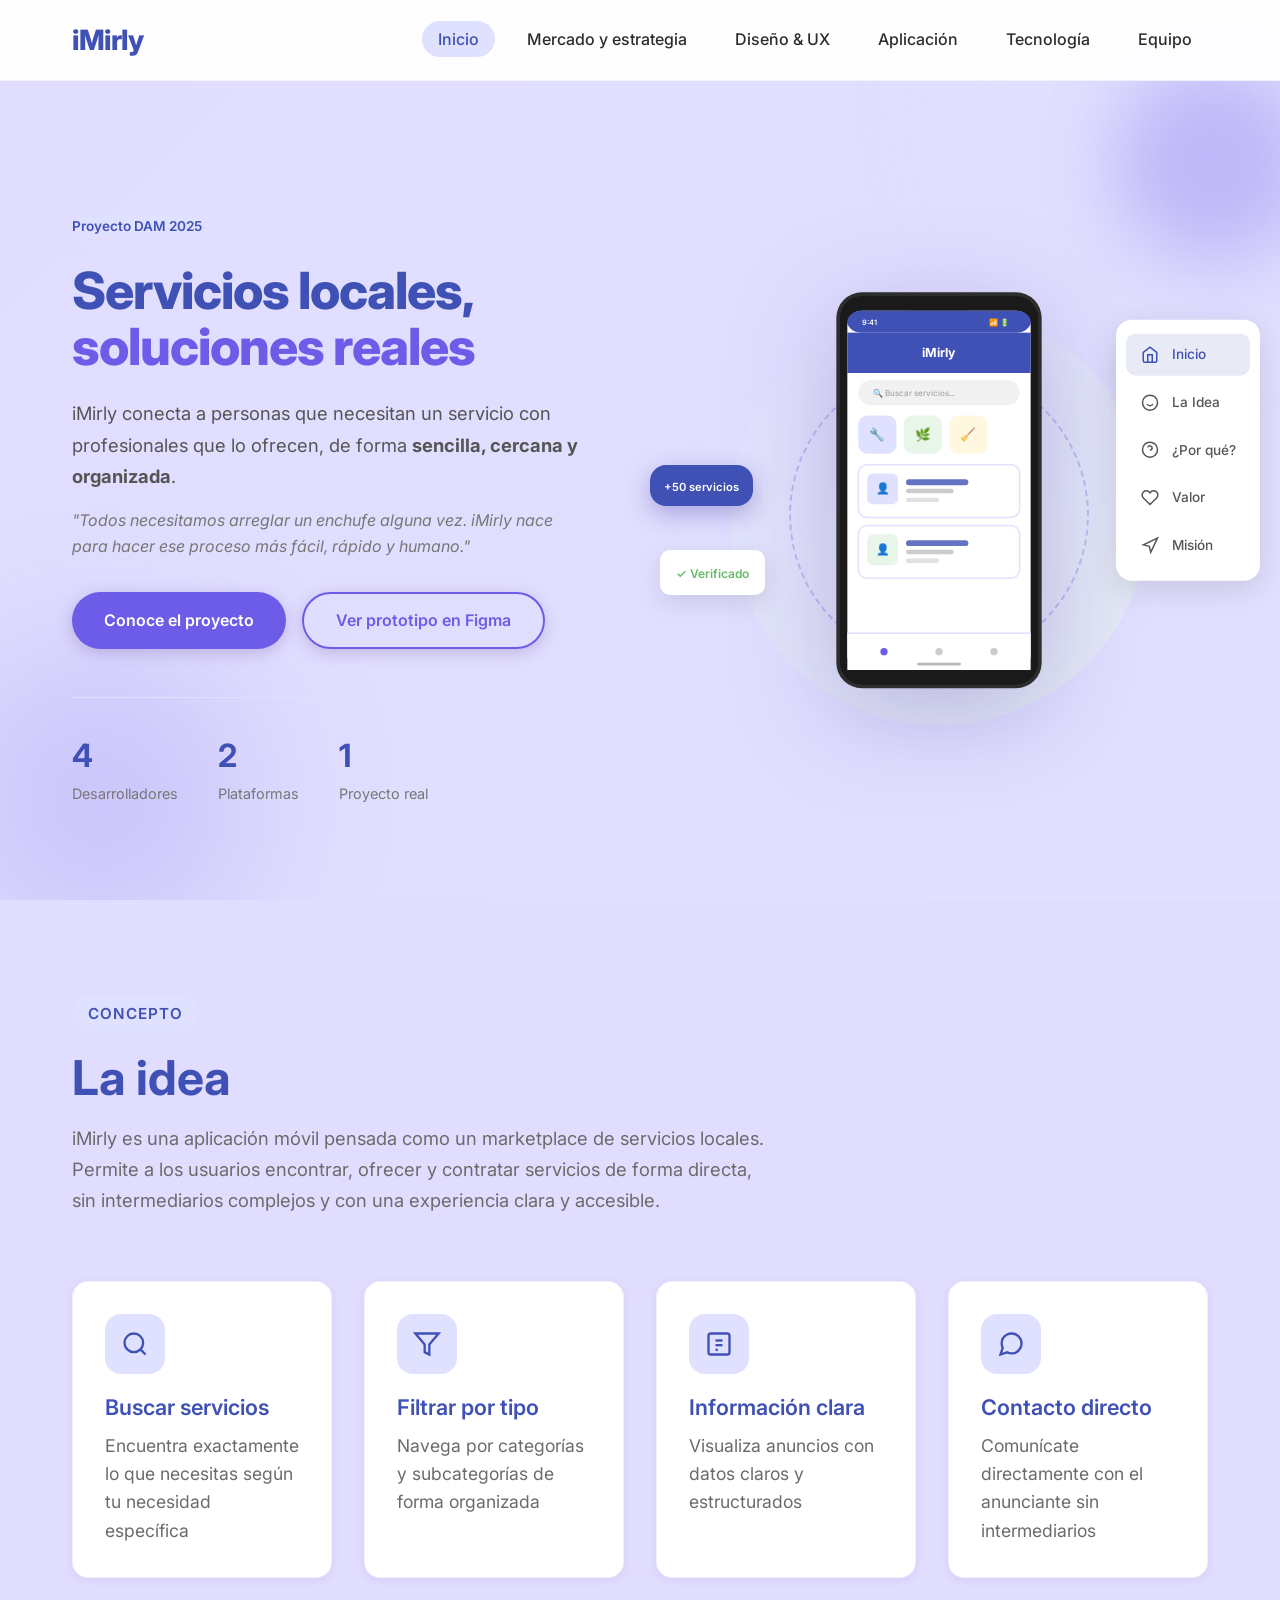
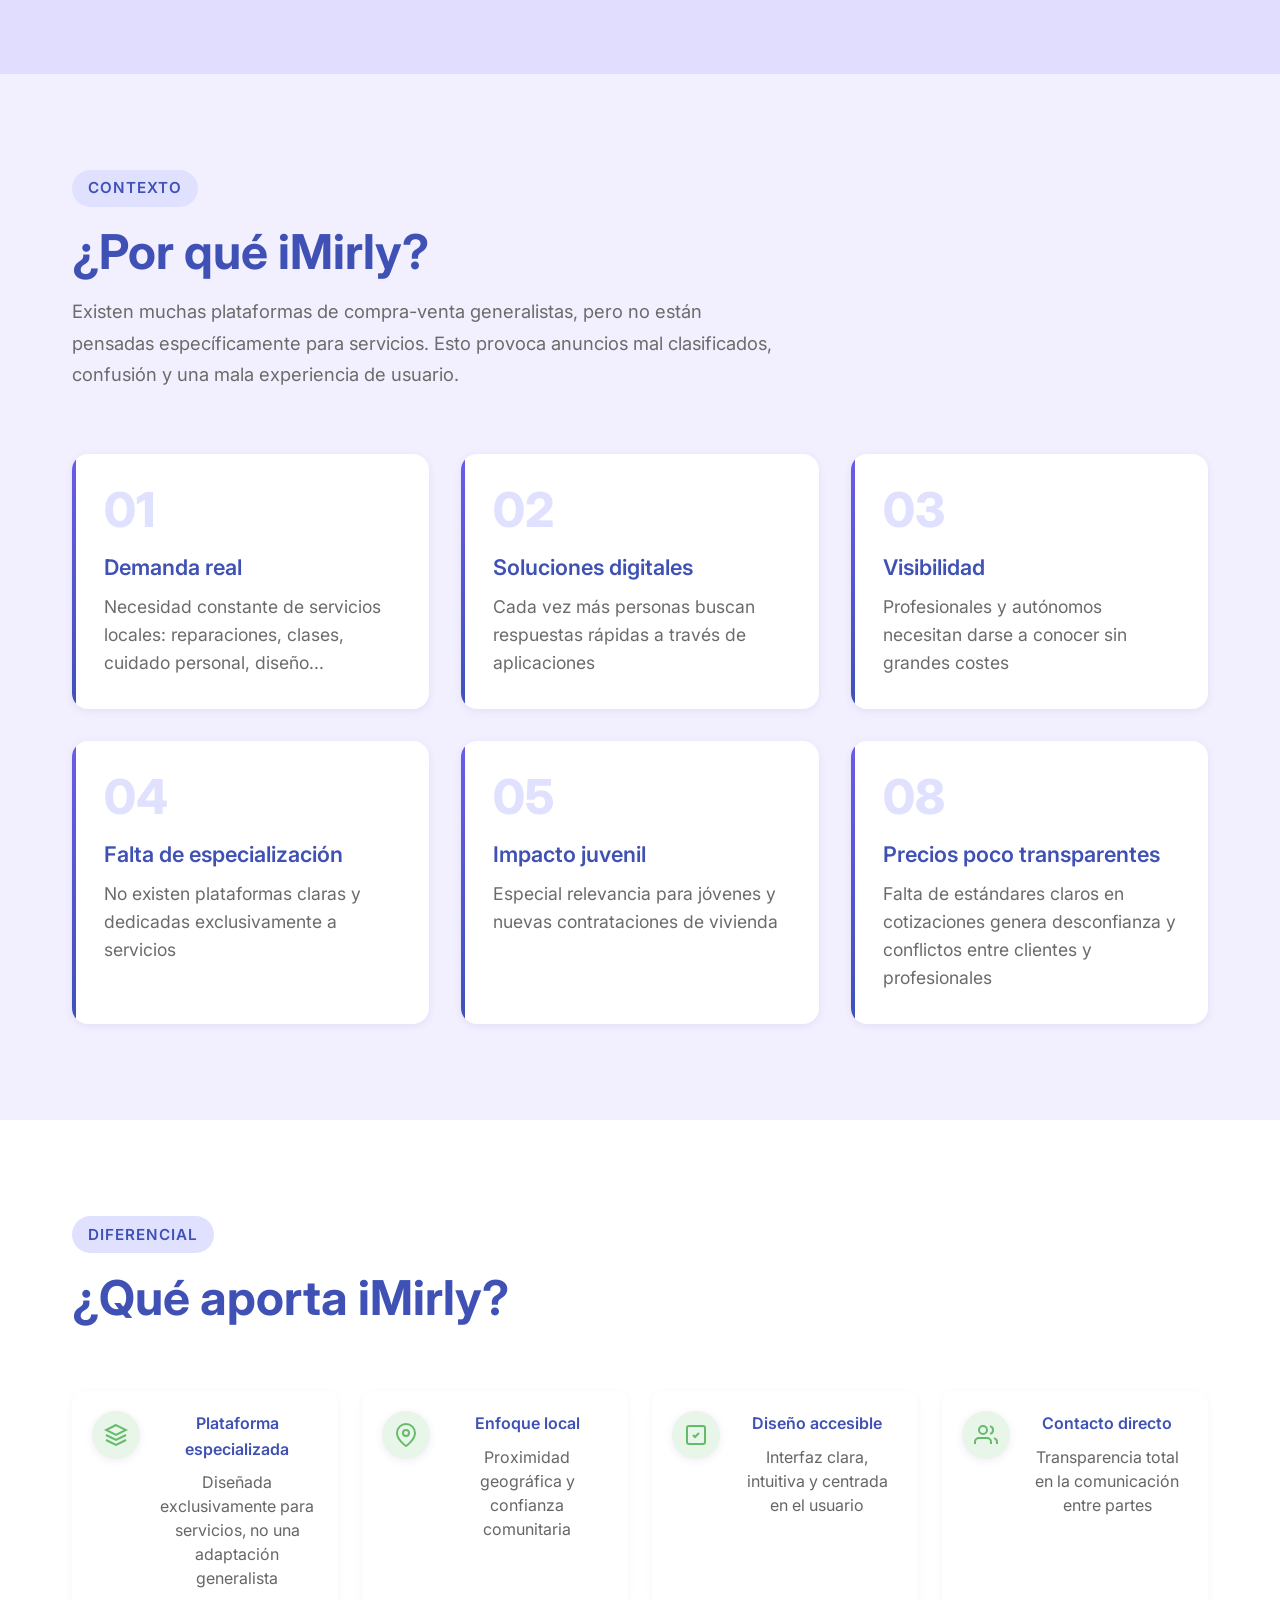
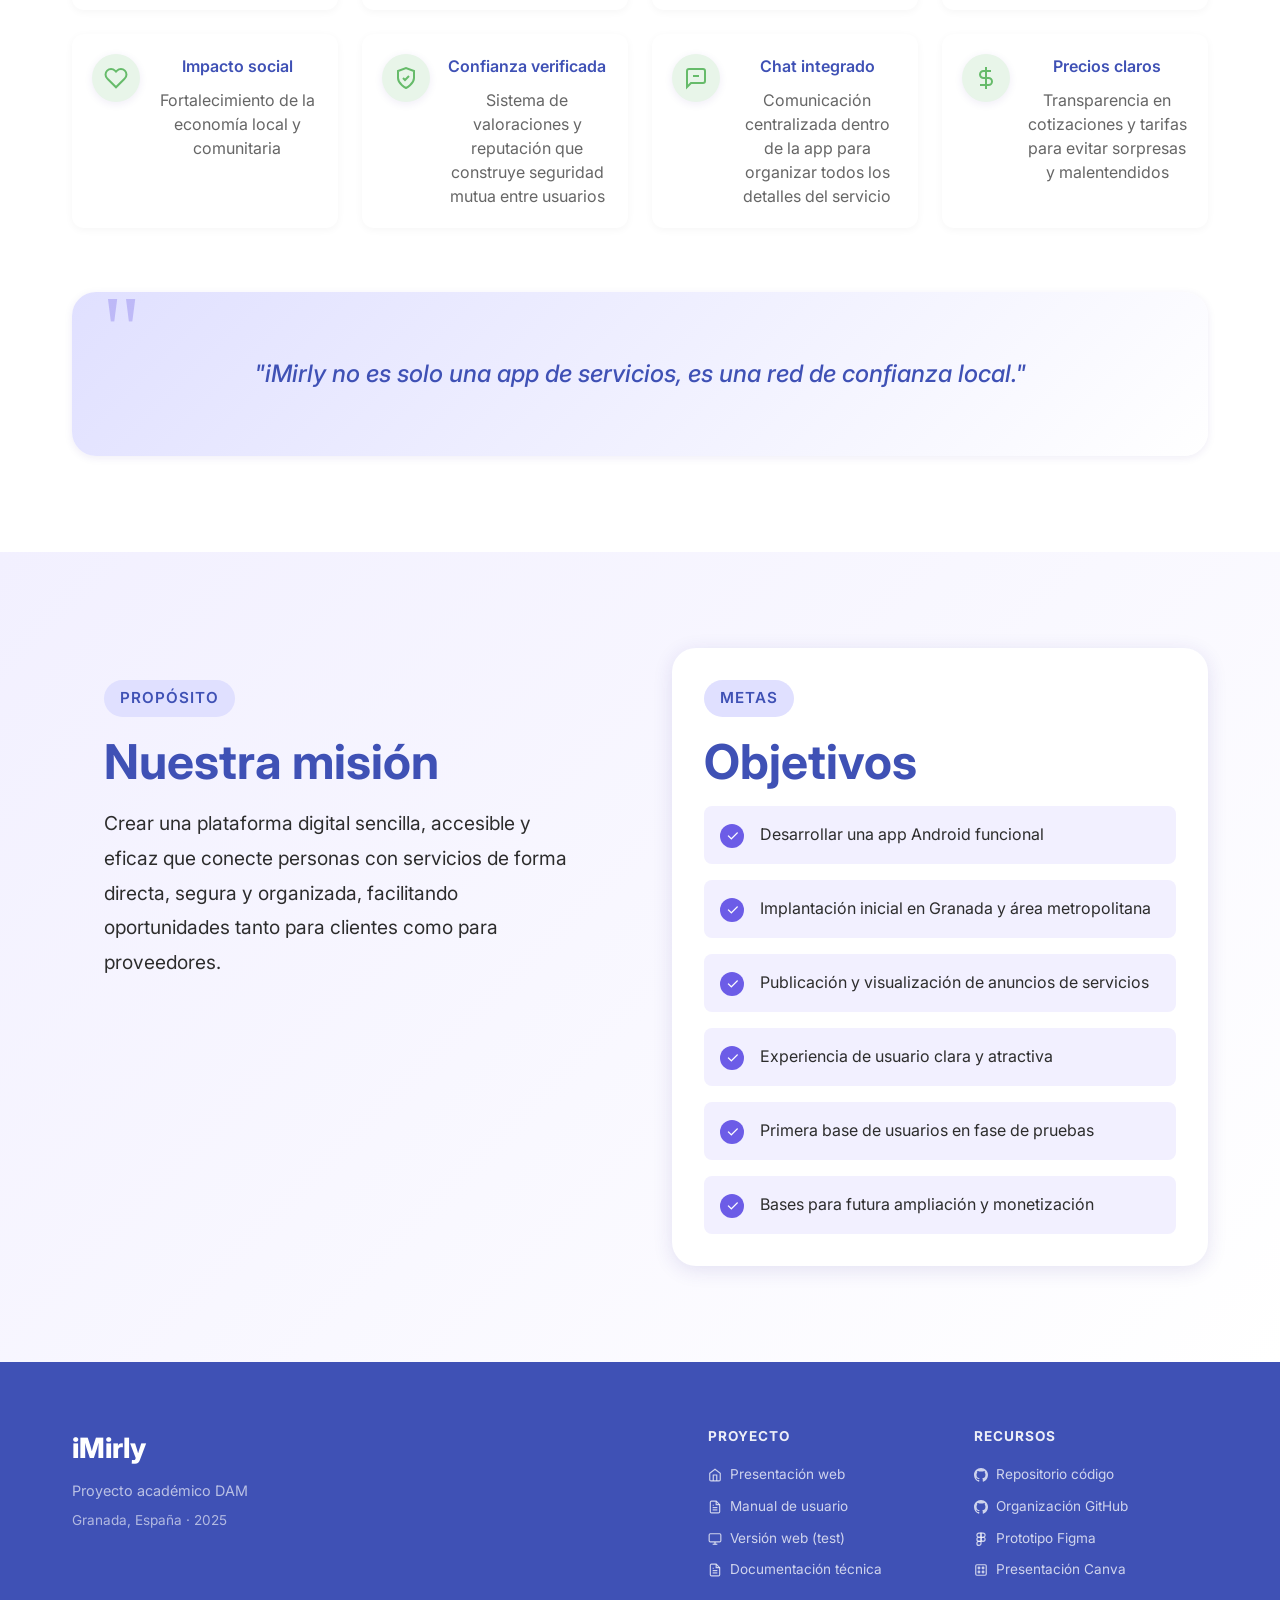
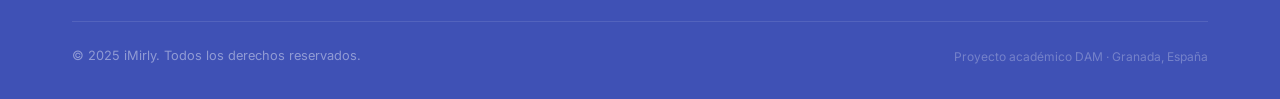
==== commit 0551fdbb: "Arreglos visuales y de funcionamiento" ====
--- a/index.html
+++ b/index.html
@@ -10,7 +10,6 @@
     <link href="https://fonts.googleapis.com/css2?family=Inter:wght@300;400;500;600;700;800&display=swap"
         rel="stylesheet">
     <link rel="stylesheet" href="styles.css">
-
 </head>
 
 <body>
@@ -48,6 +47,43 @@
             </button>
         </nav>
     </header>
+
+    <!-- Menú Flotante Lateral -->
+    <nav class="floating-nav" id="floating-nav">
+        <div class="floating-nav__menu active" id="floating-menu">
+            <a href="#home" class="floating-nav__link" data-section="home">
+                <span class="floating-nav__icon">
+                    <svg viewBox="0 0 24 24" fill="none" stroke="currentColor" stroke-width="2"><path d="M3 9l9-7 9 7v11a2 2 0 0 1-2 2H5a2 2 0 0 1-2-2z"/><polyline points="9 22 9 12 15 12 15 22"/></svg>
+                </span>
+                <span class="floating-nav__label">Inicio</span>
+            </a>
+            <a href="#idea" class="floating-nav__link" data-section="idea">
+                <span class="floating-nav__icon">
+                    <svg viewBox="0 0 24 24" fill="none" stroke="currentColor" stroke-width="2"><circle cx="12" cy="12" r="10"/><path d="M8 14s1.5 2 4 2 4-2 4-2"/><line x1="9" y1="9" x2="9.01" y2="9"/><line x1="15" y1="9" x2="15.01" y2="9"/></svg>
+                </span>
+                <span class="floating-nav__label">La Idea</span>
+            </a>
+            <a href="#problem" class="floating-nav__link" data-section="problem">
+                <span class="floating-nav__icon">
+                    <svg viewBox="0 0 24 24" fill="none" stroke="currentColor" stroke-width="2"><circle cx="12" cy="12" r="10"/><path d="M9.09 9a3 3 0 0 1 5.83 1c0 2-3 3-3 3"/><line x1="12" y1="17" x2="12.01" y2="17"/></svg>
+                </span>
+                <span class="floating-nav__label">¿Por qué?</span>
+            </a>
+            <a href="#value" class="floating-nav__link" data-section="value">
+                <span class="floating-nav__icon">
+                    <svg viewBox="0 0 24 24" fill="none" stroke="currentColor" stroke-width="2"><path d="M20.84 4.61a5.5 5.5 0 0 0-7.78 0L12 5.67l-1.06-1.06a5.5 5.5 0 0 0-7.78 7.78l1.06 1.06L12 21.23l7.78-7.78 1.06-1.06a5.5 5.5 0 0 0 0-7.78z"/></svg>
+                </span>
+                <span class="floating-nav__label">Valor</span>
+            </a>
+            <a href="#mission" class="floating-nav__link" data-section="mission">
+                <span class="floating-nav__icon">
+                    <svg viewBox="0 0 24 24" fill="none" stroke="currentColor" stroke-width="2"><polygon points="3 11 22 2 13 21 11 13 3 11"/></svg>
+                </span>
+                <span class="floating-nav__label">Misión</span>
+            </a>
+        </div>
+    </nav>
+
 
     <!-- Hero Section -->
     <section class="hero" id="home">
@@ -352,7 +388,7 @@
                             style="font-size: 1rem; font-weight: 600; color: #3f51b5; margin-bottom: 8px;">Plataforma
                             especializada</h3>
                         <p class="value-item__text"
-                            style="font-size: 0.9rem; color: #666; line-height: 1.5; margin: 0;">Diseñada exclusivamente
+                            style="font-size: 1rem; color: #666; line-height: 1.5; margin: 0;">Diseñada exclusivamente
                             para servicios, no una adaptación generalista</p>
                     </div>
                 </div>
@@ -372,7 +408,7 @@
                             style="font-size: 1rem; font-weight: 600; color: #3f51b5; margin-bottom: 8px;">Enfoque local
                         </h3>
                         <p class="value-item__text"
-                            style="font-size: 0.9rem; color: #666; line-height: 1.5; margin: 0;">Proximidad geográfica y
+                            style="font-size: 1rem; color: #666; line-height: 1.5; margin: 0;">Proximidad geográfica y
                             confianza comunitaria</p>
                     </div>
                 </div>
@@ -392,7 +428,7 @@
                             style="font-size: 1rem; font-weight: 600; color: #3f51b5; margin-bottom: 8px;">Diseño
                             accesible</h3>
                         <p class="value-item__text"
-                            style="font-size: 0.9rem; color: #666; line-height: 1.5; margin: 0;">Interfaz clara,
+                            style="font-size: 1rem; color: #666; line-height: 1.5; margin: 0;">Interfaz clara,
                             intuitiva y centrada en el usuario</p>
                     </div>
                 </div>
@@ -413,7 +449,7 @@
                             style="font-size: 1rem; font-weight: 600; color: #3f51b5; margin-bottom: 8px;">Contacto
                             directo</h3>
                         <p class="value-item__text"
-                            style="font-size: 0.9rem; color: #666; line-height: 1.5; margin: 0;">Transparencia total en
+                            style="font-size: 1rem; color: #666; line-height: 1.5; margin: 0;">Transparencia total en
                             la comunicación entre partes</p>
                     </div>
                 </div>
@@ -434,7 +470,7 @@
                             style="font-size: 1rem; font-weight: 600; color: #3f51b5; margin-bottom: 8px;">Impacto
                             social</h3>
                         <p class="value-item__text"
-                            style="font-size: 0.9rem; color: #666; line-height: 1.5; margin: 0;">Fortalecimiento de la
+                            style="font-size: 1rem; color: #666; line-height: 1.5; margin: 0;">Fortalecimiento de la
                             economía local y comunitaria</p>
                     </div>
                 </div>
@@ -454,7 +490,7 @@
                             style="font-size: 1rem; font-weight: 600; color: #3f51b5; margin-bottom: 8px;">Confianza
                             verificada</h3>
                         <p class="value-item__text"
-                            style="font-size: 0.9rem; color: #666; line-height: 1.5; margin: 0;">Sistema de valoraciones
+                            style="font-size: 1rem; color: #666; line-height: 1.5; margin: 0;">Sistema de valoraciones
                             y reputación que construye seguridad mutua entre usuarios</p>
                     </div>
                 </div>
@@ -474,7 +510,7 @@
                             style="font-size: 1rem; font-weight: 600; color: #3f51b5; margin-bottom: 8px;">Chat
                             integrado</h3>
                         <p class="value-item__text"
-                            style="font-size: 0.9rem; color: #666; line-height: 1.5; margin: 0;">Comunicación
+                            style="font-size: 1rem; color: #666; line-height: 1.5; margin: 0;">Comunicación
                             centralizada dentro de la app para organizar todos los detalles del servicio</p>
                     </div>
                 </div>
@@ -494,7 +530,7 @@
                             style="font-size: 1rem; font-weight: 600; color: #3f51b5; margin-bottom: 8px;">Precios
                             claros</h3>
                         <p class="value-item__text"
-                            style="font-size: 0.9rem; color: #666; line-height: 1.5; margin: 0;">Transparencia en
+                            style="font-size: 1rem; color: #666; line-height: 1.5; margin: 0;">Transparencia en
                             cotizaciones y tarifas para evitar sorpresas y malentendidos</p>
                     </div>
                 </div>
@@ -557,78 +593,8 @@
         </div>
     </section>
 
-    <!-- Equipo Section -->
-    <section class="section section--team" id="team">
-        <div class="container">
-            <div class="section__header fade-in">
-                <span class="section__tag">Nosotros</span>
-                <h2 class="section__title">El equipo</h2>
-                <p class="section__description">
-                    iMirly está desarrollado por un equipo de cuatro personas, estudiantes del ciclo de Desarrollo de
-                    Aplicaciones Multiplataforma (DAM), implicados en todas las fases del proyecto.
-                </p>
-            </div>
-            <div class="team-grid">
-                <div class="team-card fade-in">
-                    <div class="team-card__avatar"
-                        style="background: linear-gradient(135deg, #e0e0ff 0%, #6c5ce7 100%);">
-                        <span>EL</span>
-                    </div>
-                    <h3 class="team-card__name">Eva Gallardo Romero</h3>
-                    <p class="team-card__role">Desarrolladora de aplicaciones y programadora en formación</p>
-                    <p class="team-card__text">Front, lógica de la app, estructuración técnica y desarrollo del proyecto</p>
-                </div>
-                <div class="team-card fade-in">
-                    <div class="team-card__avatar"
-                        style="background: linear-gradient(135deg, #6c5ce7 0%, #3f51b5 100%);">
-                        <span>AN</span>
-                    </div>
-                    <h3 class="team-card__name">Ana Núñez Rejón</h3>
-                    <p class="team-card__role">Diseñadora gráfica y desarrolladora en formación</p>
-                    <p class="team-card__text">UX/UI, diseño visual y desarrollo técnico</p>
-                </div>
-                <div class="team-card fade-in">
-                    <div class="team-card__avatar"
-                        style="background: linear-gradient(135deg, #e0e0ff 0%, #6c5ce7 100%);">
-                        <span>NC</span>
-                    </div>
-                    <h3 class="team-card__name">Nicolás Corbi De Gracia</h3>
-                    <p class="team-card__role">Desarrollador de aplicaciones y programador en formación</p>
-                    <p class="team-card__text">Lógica de negocio y estructuración técnica</p>
-                </div>
-                <div class="team-card fade-in">
-                    <div class="team-card__avatar"
-                        style="background: linear-gradient(135deg, #6c5ce7 0%, #3f51b5 100%);">
-                        <span>AM</span>
-                    </div>
-                    <h3 class="team-card__name">Ángel Millán Aragón</h3>
-                    <p class="team-card__role">Programador full-stack en formación</p>
-                    <p class="team-card__text">Coordinación del proyecto y desarrollo técnico</p>
-                </div>
-            </div>
-        </div>
-    </section>
-
-    <!-- Footer -->
-    <footer class="footer">
-        <div class="container">
-            <div class="footer__content">
-                <div class="footer__brand">
-                    <span class="footer__logo">iMirly</span>
-                    <p class="footer__text">Proyecto académico DAM</p>
-                </div>
-                <div class="footer__info">
-                    <p class="footer__location">Granada, España</p>
-                    <p class="footer__note">Presentación del proyecto</p>
-                </div>
-            </div>
-            <div class="footer__bottom">
-                <p>&copy; 2025 iMirly. Todos los derechos reservados.</p>
-            </div>
-        </div>
-    </footer>
 
     <script src="main.js"></script>
+    <script src="footer.js"></script>
 </body>
-
 </html>
--- a/styles.css
+++ b/styles.css
@@ -134,7 +134,7 @@
 
 .nav__link {
     padding: 0.5rem 1rem;
-    font-size: 0.9rem;
+    font-size: 1rem;
     font-weight: 500;
     color: var(--color-text);
     border-radius: var(--radius-full);
@@ -168,7 +168,7 @@
     color: white;
     padding: 0.4rem 0.8rem;
     border-radius: var(--radius-sm);
-    font-size: 0.75rem;
+    font-size: 0.95rem;
     white-space: nowrap;
     opacity: 0;
     visibility: hidden;
@@ -393,7 +393,7 @@
     padding: 0.4rem 1rem;
     background: var(--color-lavender-light);
     color: var(--color-purple);
-    font-size: 0.85rem;
+    font-size: 0.95rem;
     font-weight: 600;
     border-radius: var(--radius-full);
     margin-bottom: var(--spacing-sm);
@@ -679,7 +679,7 @@
 .subsection__title,
 .legal-item__content h3,
 .conclusion-card h3 {
-    font-size: 1.25rem;
+    font-size: 1.35rem;
     font-weight: 600;
     color: var(--color-purple);
     margin-bottom: 0.5rem;
@@ -709,7 +709,7 @@
 .org-structure>p,
 .establishment-intro {
     color: var(--color-text-light);
-    font-size: 0.95rem;
+    font-size: 1.1rem;
     line-height: 1.6;
 }
 /* ============================================
@@ -891,14 +891,14 @@
     display: flex;
     align-items: center;
     justify-content: center;
-    font-size: 0.8rem;
+    font-size: 0.95rem;
     flex-shrink: 0;
     margin-top: 2px;
 }
 
 .objective-item__text {
     color: var(--color-text);
-    font-size: 0.95rem;
+    font-size: 1rem;
     line-height: 1.5;
 }
 
@@ -973,7 +973,7 @@
     padding-top: var(--spacing-md);
     text-align: center;
     opacity: 0.7;
-    font-size: 0.85rem;
+    font-size: 0.95rem;
 }
 
 /* ============================================
@@ -1032,7 +1032,7 @@
     padding: 0.3rem 0.8rem;
     background: var(--color-lavender-light);
     color: var(--color-purple);
-    font-size: 0.75rem;
+    font-size: 0.85rem;
     font-weight: 600;
     border-radius: var(--radius-full);
     text-transform: uppercase;
@@ -1170,7 +1170,7 @@
     padding: 0.5rem 1rem;
     background: var(--color-lavender);
     color: white;
-    font-size: 0.8rem;
+    font-size: 0.9rem;
     font-weight: 600;
     text-transform: uppercase;
     letter-spacing: 1px;
@@ -1397,7 +1397,7 @@
 
 .dafo-item ul li {
     padding-left: 1rem;
-    font-size: 0.9rem;
+    font-size: 1rem;
 }
 
 .dafo-item ul li::before {
@@ -1615,12 +1615,12 @@
 .palette-color__hex {
     font-family: monospace;
     color: var(--color-gray);
-    font-size: 0.85rem;
+    font-size: 0.9rem;
 }
 
 .palette-color__use {
     color: var(--color-text-light);
-    font-size: 0.85rem;
+    font-size: 0.9rem;
 }
 
 .palette-description,
@@ -1803,7 +1803,7 @@
 }
 
 .ui-element__info p {
-    font-size: 0.85rem;
+    font-size: 1rem;
     line-height: 1.4;
 }
 
@@ -1874,7 +1874,7 @@
 }
 
 .accessibility-demo__label {
-    font-size: 0.85rem;
+    font-size: 0.9rem;
     color: var(--color-text-light);
     font-weight: 500;
 }
@@ -1919,7 +1919,7 @@
 }
 
 .accessibility-feature__text p {
-    font-size: 0.9rem;
+    font-size: 1rem;
     line-height: 1.4;
 }
 
@@ -2039,7 +2039,7 @@
 .product-features h4 {
     color: var(--color-purple);
     margin-bottom: var(--spacing-sm);
-    font-size: 1rem;
+    font-size: 1.2rem;
 }
 
 .feature-list {
@@ -2052,7 +2052,7 @@
     gap: var(--spacing-xs);
     padding: 0.5rem 0;
     color: var(--color-text);
-    font-size: 0.95rem;
+    font-size: 1rem;
 }
 
 .feature-list svg {
@@ -2063,7 +2063,7 @@
 }
 
 .product-core {
-    font-size: 0.95rem;
+    font-size: 1.15rem;
     line-height: 1.6;
     color: var(--color-text-light);
 }
@@ -2175,7 +2175,7 @@
 }
 
 .advantage-card p {
-    font-size: 0.9rem;
+    font-size: 1rem;
 }
 
 /* ============================================
@@ -2204,7 +2204,7 @@
     background: var(--color-lavender-light);
     color: var(--color-purple);
     border-radius: var(--radius-full);
-    font-size: 0.85rem;
+    font-size: 0.9rem;
     font-weight: 500;
 }
 
@@ -2462,7 +2462,7 @@
     color: #e74c3c;
     border: 1px solid #e74c3c;
     border-radius: var(--radius-full);
-    font-size: 0.85rem;
+    font-size: 0.9rem;
 }
 
 .imirly-position {
@@ -2517,7 +2517,7 @@
     background: #fee;
     color: #e74c3c;
     border-radius: var(--radius-full);
-    font-size: 0.8rem;
+    font-size: 0.9rem;
     font-weight: 500;
 }
 
@@ -4181,12 +4181,12 @@
     color: var(--color-text);
     line-height: 1.6;
     margin-bottom: var(--spacing-sm);
-    font-size: 0.95rem;
+    font-size: 1rem;
 }
 
 .research-pillar__insight {
     color: var(--color-text-light);
-    font-size: 0.9rem;
+    font-size: 1rem;
     line-height: 1.5;
     padding: var(--spacing-sm);
     background: var(--color-background-alt);
@@ -4872,3 +4872,119 @@
 
 
 
+
+
+/* ============================================
+   Floating Side Navigation (Global)
+   ============================================ */
+
+.floating-nav {
+    position: fixed;
+    right: 20px;
+    top: 50%;
+    transform: translateY(-50%);
+    z-index: 999;
+}
+
+.floating-nav__menu {
+    display: flex;
+    flex-direction: column;
+    gap: 6px;
+    background: white;
+    padding: 14px 10px;
+    border-radius: 16px;
+    box-shadow: 0 8px 32px rgba(0, 0, 0, 0.12);
+    max-height: 80vh;
+    overflow-y: auto;
+    opacity: 1;
+    visibility: visible;
+    transform: translateX(0);
+}
+
+.floating-nav__link {
+    display: flex;
+    align-items: center;
+    gap: 12px;
+    padding: 10px 14px;
+    border-radius: 10px;
+    text-decoration: none;
+    color: #555;
+    font-size: 0.85rem;
+    font-weight: 500;
+    transition: all 0.25s ease;
+    white-space: nowrap;
+}
+
+.floating-nav__link:hover {
+    background: #f0f0f8;
+    color: #3f51b5;
+}
+
+.floating-nav__link.active {
+    background: #e8eaf6;
+    color: #3f51b5;
+}
+
+.floating-nav__icon {
+    width: 20px;
+    height: 20px;
+    display: flex;
+    align-items: center;
+    justify-content: center;
+    flex-shrink: 0;
+}
+
+.floating-nav__icon svg {
+    width: 18px;
+    height: 18px;
+}
+
+.floating-nav__label {
+    opacity: 0;
+    max-width: 0;
+    overflow: hidden;
+    transition: all 0.3s ease;
+}
+
+.floating-nav__menu:hover .floating-nav__label,
+.floating-nav__menu.active .floating-nav__label {
+    opacity: 1;
+    max-width: 200px;
+}
+
+/* Scrollbar del menú */
+.floating-nav__menu::-webkit-scrollbar {
+    width: 4px;
+}
+.floating-nav__menu::-webkit-scrollbar-track {
+    background: transparent;
+}
+.floating-nav__menu::-webkit-scrollbar-thumb {
+    background: #d1d1e0;
+    border-radius: 4px;
+}
+
+/* Responsive */
+@media (max-width: 768px) {
+    .floating-nav {
+        right: 10px;
+    }
+    .floating-nav__menu {
+        padding: 10px 6px;
+        gap: 4px;
+    }
+    .floating-nav__link {
+        padding: 6px 8px;
+        font-size: 0.75rem;
+    }
+    .floating-nav__icon svg {
+        width: 16px;
+        height: 16px;
+    }
+}
+
+@media (max-width: 480px) {
+    .floating-nav {
+        display: none;
+    }
+}
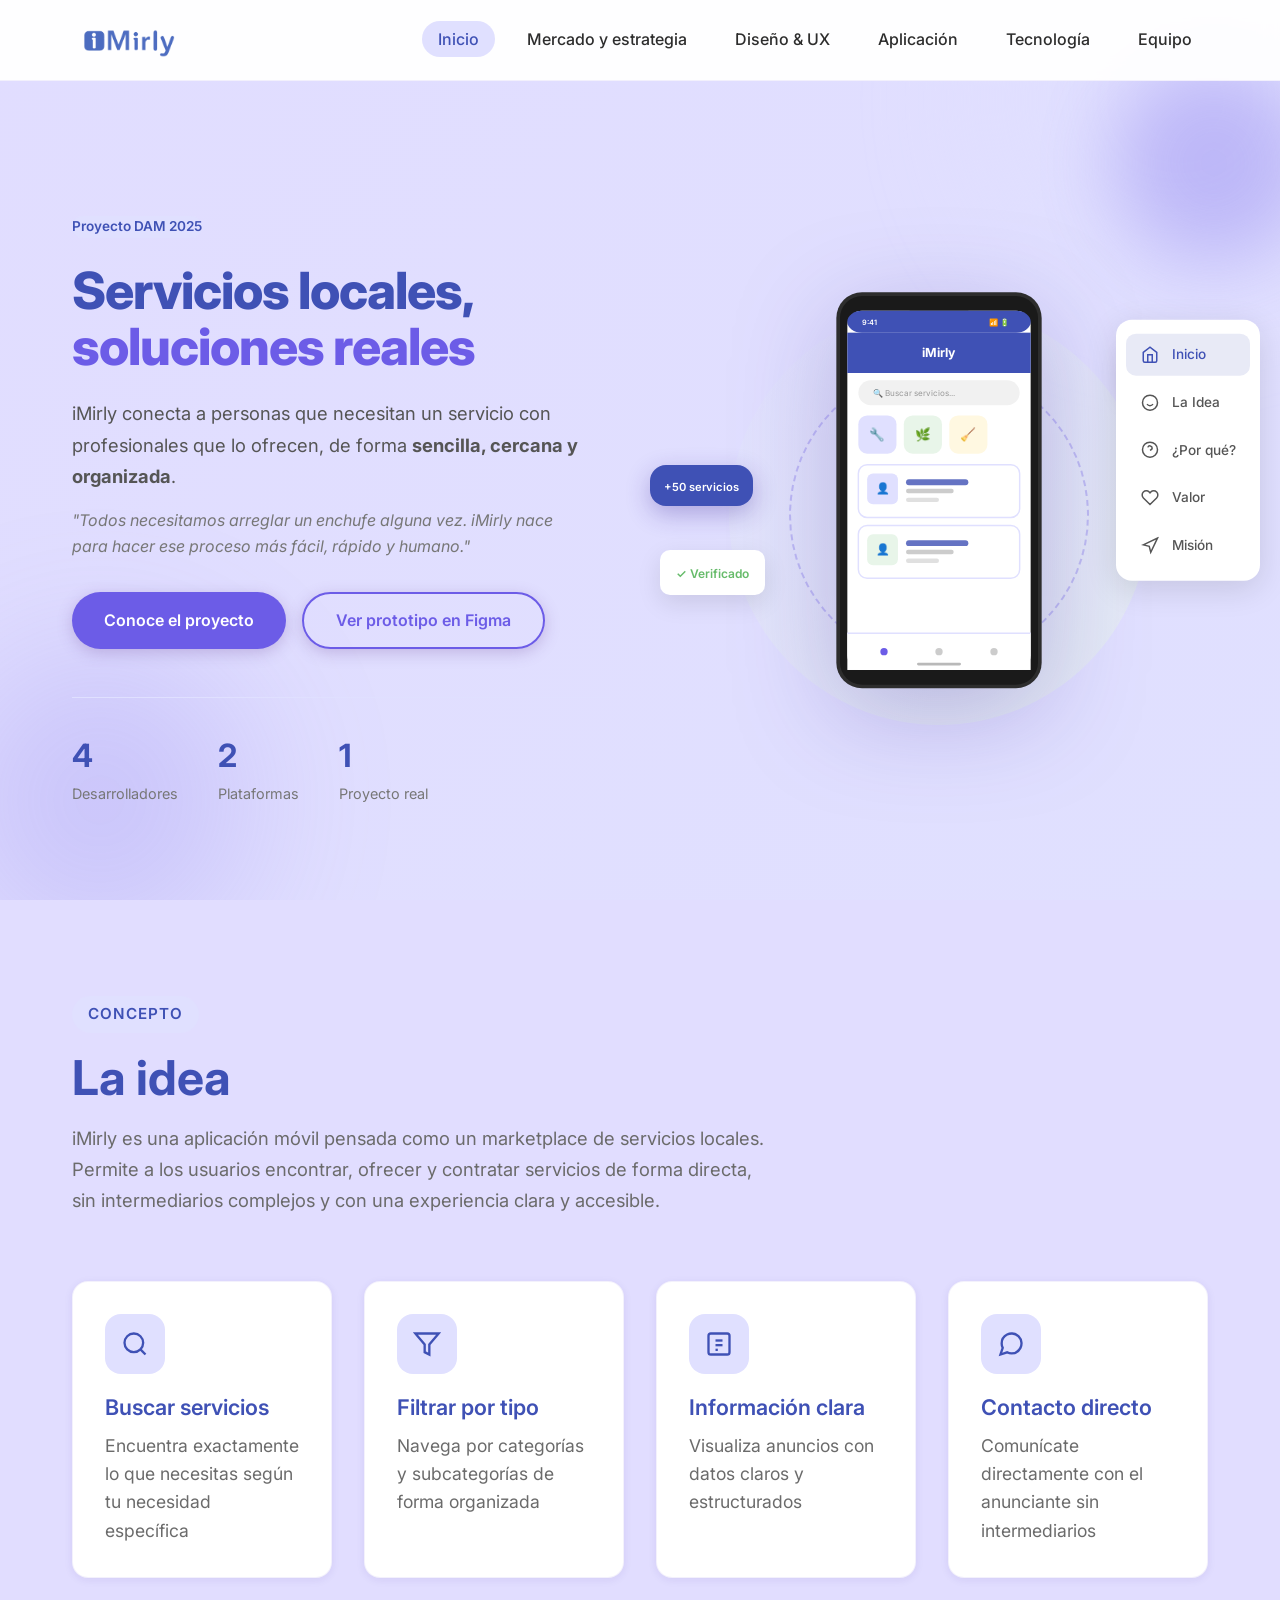
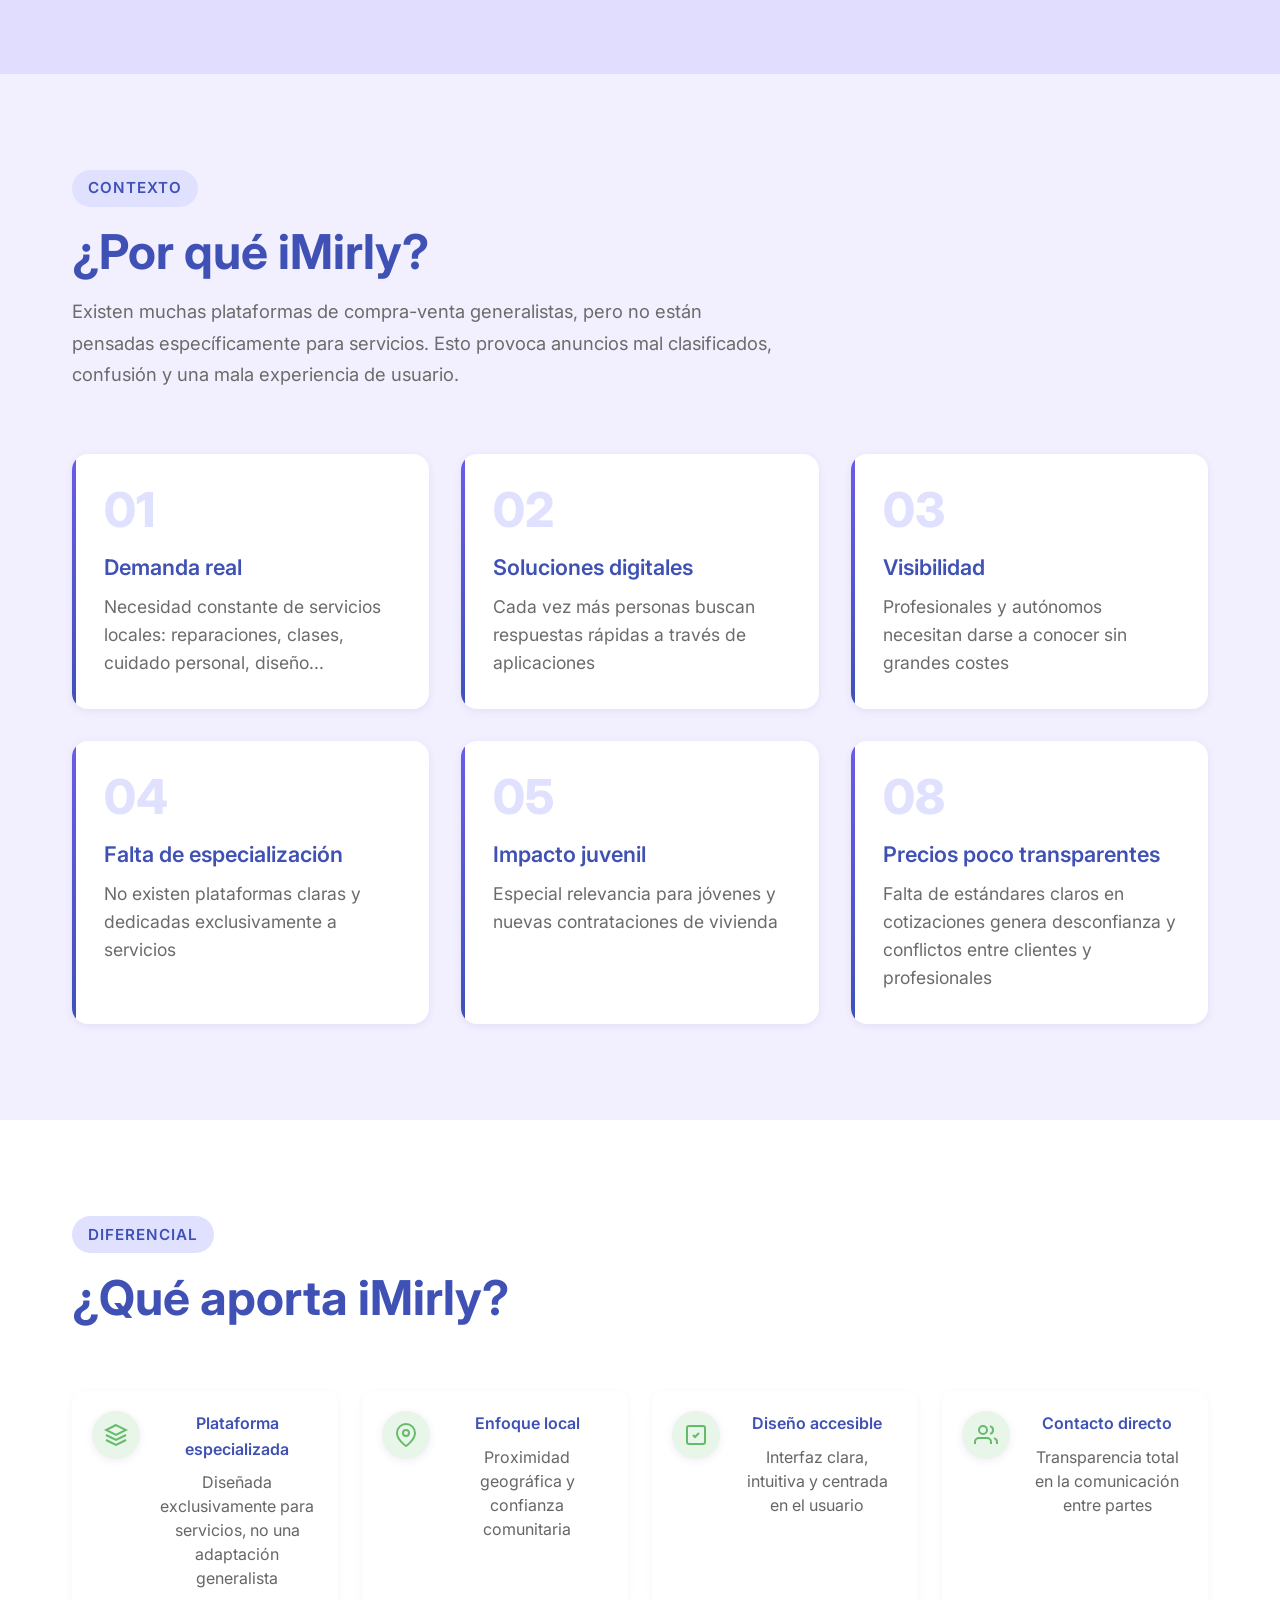
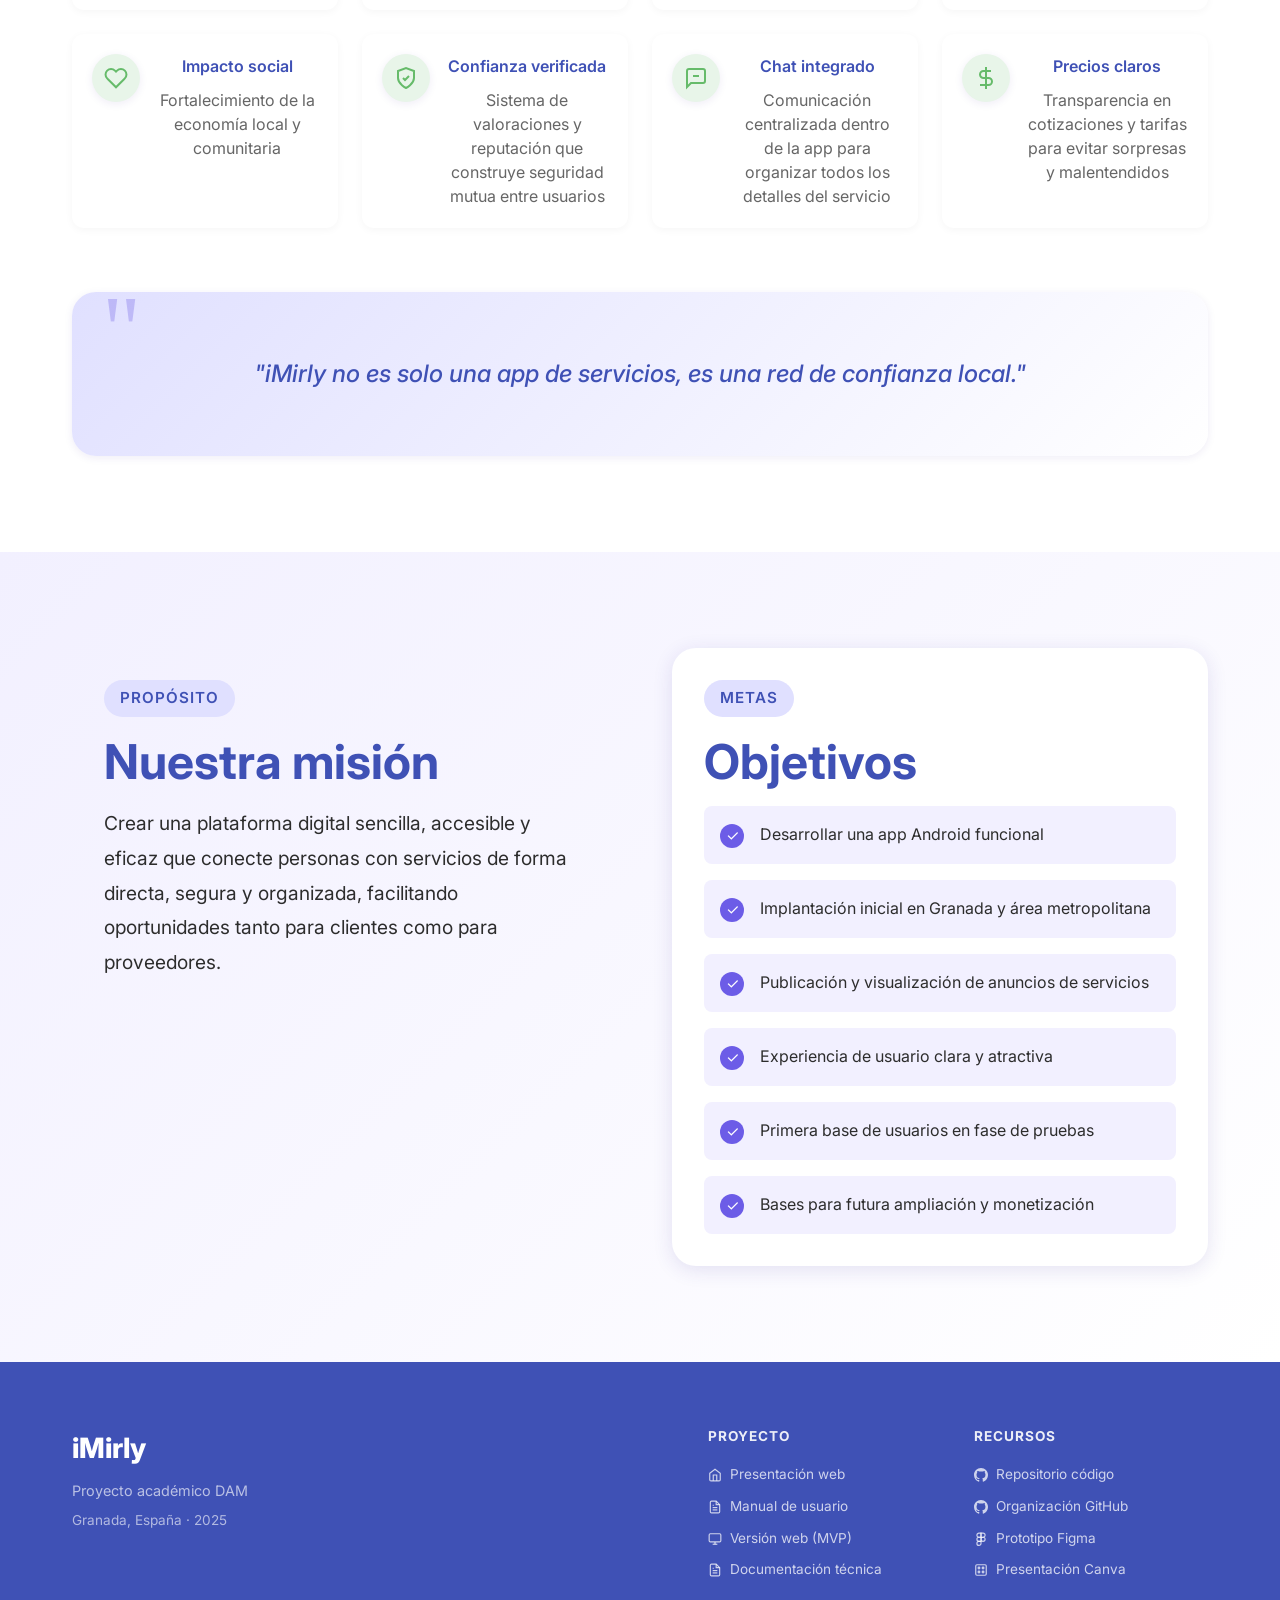
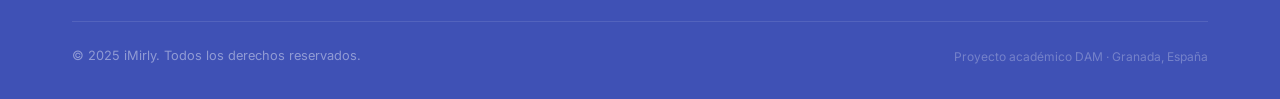
==== commit 13daeec9: "Corrección de logos" ====
--- a/index.html
+++ b/index.html
@@ -16,7 +16,9 @@
     <!-- Header / Navbar -->
     <header class="header" id="header">
         <nav class="nav container">
-            <a href="#" class="nav__logo">iMirly</a>
+            <img src="./assets/img/iMirlyazul.png" alt="Vista previa de la aplicación iMirly"
+                                class="nav__logo" style="width: 120px; height: auto;">
+            <!-- <a href="#" class="nav__logo">iMirly</a> -->
             <ul class="nav__menu">
                 <li class="nav__item">
                     <a href="#home" class="nav__link active">Inicio</a>
--- a/styles.css
+++ b/styles.css
@@ -3899,7 +3899,6 @@
 }
 
 .final-conclusion__icon {
-    font-size: 3rem;
     margin-bottom: var(--spacing-md);
 }
 
@@ -4987,4 +4986,256 @@
     .floating-nav {
         display: none;
     }
-}+}
+
+        /* ========== VALIDACIÓN DEL DISEÑO ========== */
+        .section--validation {
+            background: #fafafa00;
+        }
+
+        .validation-grid {
+            display: grid;
+            grid-template-columns: 1fr 1fr;
+            gap: 32px;
+            margin-bottom: 48px;
+        }
+
+        .validation-card {
+            background: #ffffff;
+            border-radius: 20px;
+            overflow: hidden;
+            box-shadow: 0 4px 20px rgba(0,0,0,0.06);
+            border: 1px solid rgba(0,0,0,0.04);
+            transition: transform 0.3s ease, box-shadow 0.3s ease;
+        }
+
+        .validation-card:hover {
+            transform: translateY(-4px);
+            box-shadow: 0 12px 32px rgba(108, 92, 231, 0.12);
+        }
+
+        .validation-card--winner {
+            border: 2px solid #6c5ce7;
+            box-shadow: 0 4px 20px rgba(108, 92, 231, 0.15);
+        }
+
+        .validation-card--winner:hover {
+            box-shadow: 0 12px 32px rgba(108, 92, 231, 0.22);
+        }
+
+        .validation-card__header {
+            padding: 24px 24px 16px;
+            display: flex;
+            align-items: center;
+            gap: 12px;
+        }
+
+        .validation-card__badge {
+            display: inline-block;
+            padding: 6px 14px;
+            border-radius: 20px;
+            font-size: 0.75rem;
+            font-weight: 600;
+            text-transform: uppercase;
+            letter-spacing: 0.05em;
+            background: #f1f1f1;
+            color: #2d2d2d;
+        }
+
+        .validation-card__badge--winner {
+            background: #6c5ce7;
+            color: #ffffff;
+        }
+
+        .validation-card__title {
+            font-size: 1.1rem;
+            font-weight: 600;
+            color: #2d2d2d;
+            margin: 0;
+        }
+
+        .validation-card__visual {
+            padding: 0 150px;
+        }
+
+        .validation-card__visual img {
+            width: 100%;
+            border-radius: 12px;
+            border: 1px solid rgba(0,0,0,0.06);
+            display: block;
+        }
+
+        .validation-card__body {
+            padding: 20px 24px 24px;
+        }
+
+        .validation-card__text {
+            font-size: 1.1rem;
+            line-height: 1.6;
+            color: #555;
+            margin: 0;
+            padding: 0 50px;
+        }
+
+        .validation-card__text strong {
+            color: #2d2d2d;
+        }
+
+        /* ========== RESULTADO DESTACADO ========== */
+        .validation-result {
+            margin-bottom: 40px;
+        }
+
+        .validation-result__box {
+            background: #ffffff;
+            border-radius: 24px;
+            padding: 40px;
+            box-shadow: 0 8px 32px rgba(108, 92, 231, 0.1);
+            border: 1px solid rgba(108, 92, 231, 0.12);
+        }
+
+        .validation-result__header {
+            display: flex;
+            align-items: center;
+            gap: 16px;
+            margin-bottom: 24px;
+        }
+
+        .validation-result__icon {
+            width: 48px;
+            height: 48px;
+            border-radius: 14px;
+            background: linear-gradient(135deg, #6c5ce7 0%, #3f51b5 100%);
+            display: flex;
+            align-items: center;
+            justify-content: center;
+            color: #fff;
+            flex-shrink: 0;
+        }
+
+        .validation-result__icon svg {
+            width: 24px;
+            height: 24px;
+        }
+
+        .validation-result__title {
+            font-size: 1.4rem;
+            font-weight: 700;
+            color: #2d2d2d;
+            margin: 0;
+        }
+
+        .validation-result__content {
+            display: flex;
+            flex-direction: column;
+            gap: 24px;
+        }
+
+        .validation-result__context {
+            font-size: 1rem;
+            line-height: 1.7;
+            color: #555;
+            margin: 0;
+        }
+
+        .validation-result__context strong {
+            color: #6c5ce7;
+        }
+
+        .validation-result__highlight {
+            display: grid;
+            grid-template-columns: auto 1px 1fr;
+            gap: 32px;
+            align-items: center;
+            background: linear-gradient(135deg, #f8f7ff 0%, #f0eeff 100%);
+            border-radius: 20px;
+            padding: 32px;
+            border: 1px solid rgba(108, 92, 231, 0.15);
+        }
+
+        .validation-result__stat {
+            display: flex;
+            flex-direction: column;
+            align-items: center;
+            text-align: center;
+            min-width: 120px;
+        }
+
+        .validation-result__number {
+            font-size: 3rem;
+            font-weight: 800;
+            color: #6c5ce7;
+            line-height: 1;
+            letter-spacing: -0.02em;
+        }
+
+        .validation-result__label {
+            font-size: 0.85rem;
+            font-weight: 600;
+            text-transform: uppercase;
+            letter-spacing: 0.08em;
+            color: #3f51b5;
+            margin-top: 8px;
+        }
+
+        .validation-result__divider {
+            width: 1px;
+            height: 80px;
+            background: linear-gradient(to bottom, transparent, rgba(108, 92, 231, 0.3), transparent);
+        }
+
+        .validation-result__conclusion {
+            font-size: 1.05rem;
+            line-height: 1.7;
+            color: #444;
+            margin: 0;
+        }
+
+        .validation-result__conclusion strong {
+            color: #6c5ce7;
+        }
+
+        /* ========== TAKEAWAY FINAL ========== */
+        .validation-takeaway {
+            text-align: center;
+            max-width: 700px;
+            margin: 0 auto;
+        }
+
+        .validation-takeaway p {
+            font-size: 1.1rem;
+            line-height: 1.8;
+            color: #555;
+        }
+
+        .validation-takeaway strong {
+            color: #2d2d2d;
+        }
+
+        /* ========== RESPONSIVE ========== */
+        @media (max-width: 768px) {
+            .validation-grid {
+                grid-template-columns: 1fr;
+                gap: 24px;
+            }
+
+            .validation-result__highlight {
+                grid-template-columns: 1fr;
+                gap: 20px;
+                text-align: center;
+            }
+
+            .validation-result__divider {
+                width: 60px;
+                height: 1px;
+                margin: 0 auto;
+            }
+
+            .validation-result__box {
+                padding: 24px;
+            }
+
+            .validation-result__number {
+                font-size: 2.5rem;
+            }
+        }
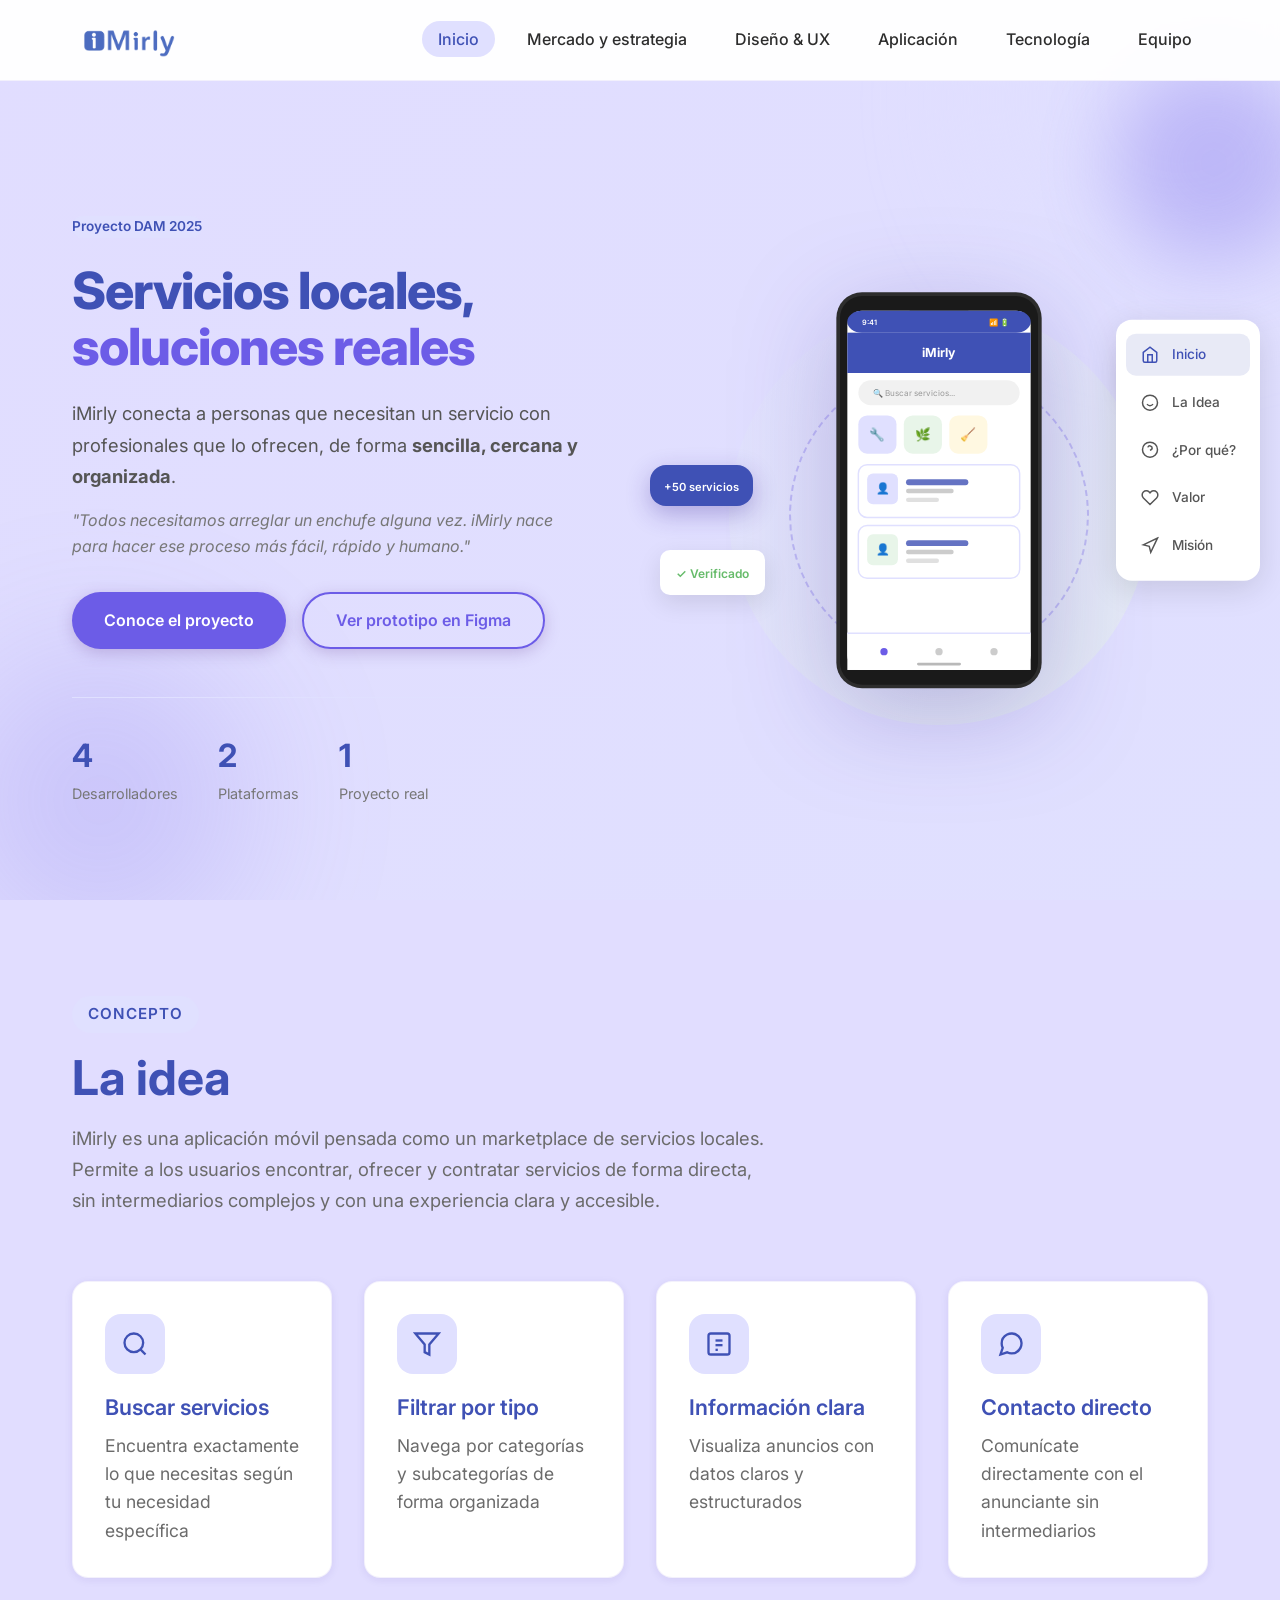
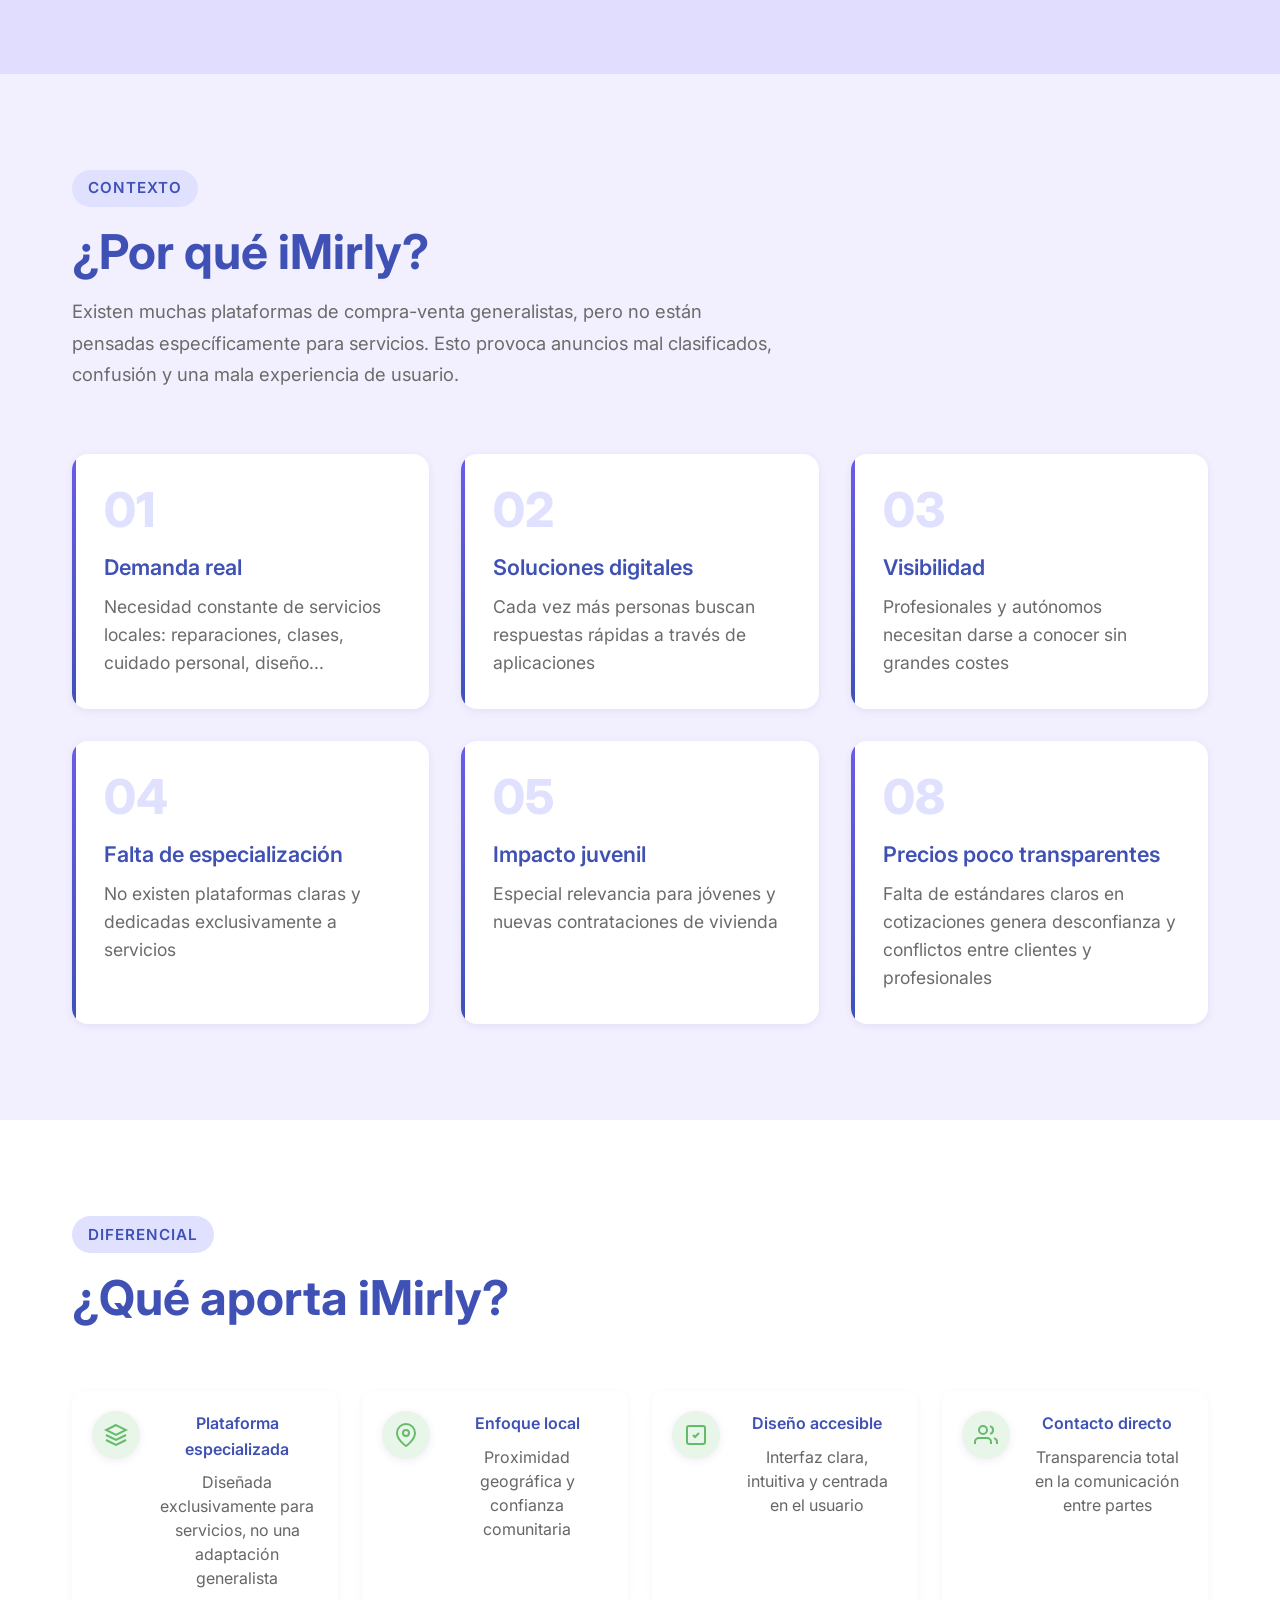
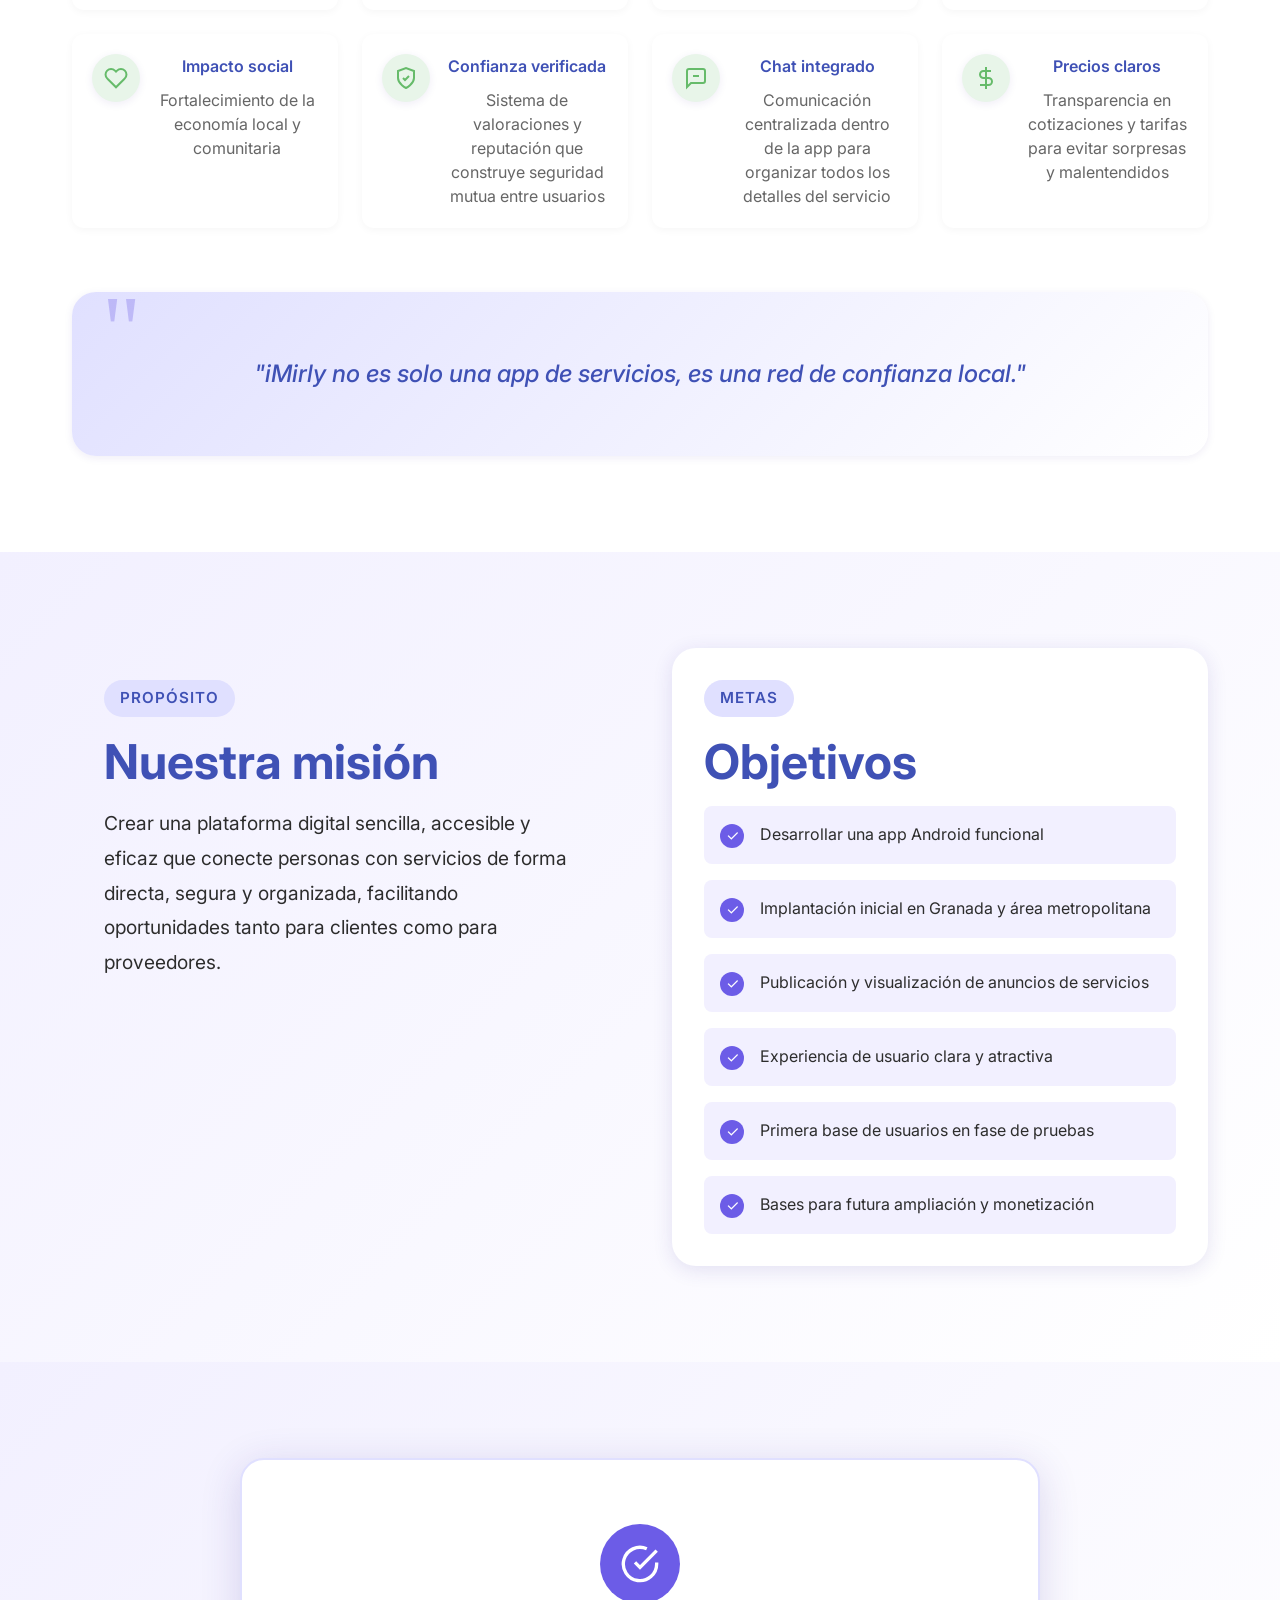
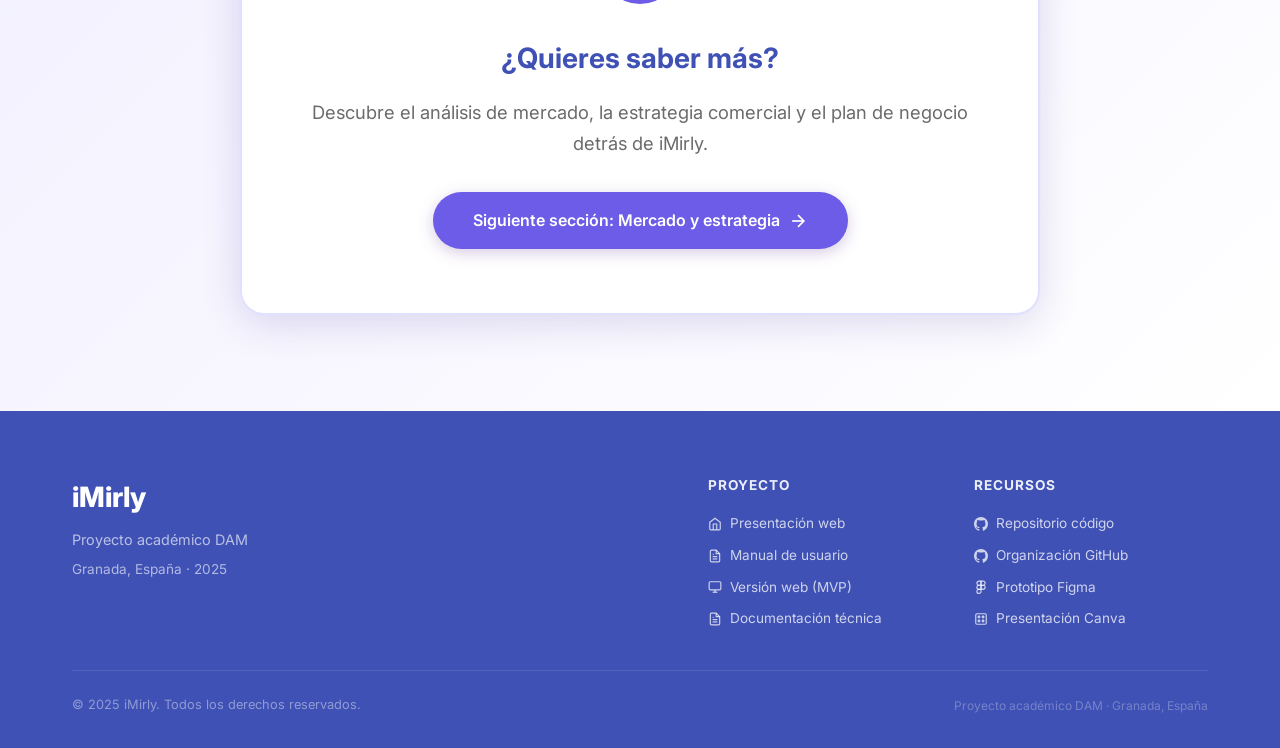
==== commit 22769514: "correcciones responsive" ====
--- a/index.html
+++ b/index.html
@@ -10,6 +10,7 @@
     <link href="https://fonts.googleapis.com/css2?family=Inter:wght@300;400;500;600;700;800&display=swap"
         rel="stylesheet">
     <link rel="stylesheet" href="styles.css">
+    <link rel="stylesheet" href="mobile.css">
 </head>
 
 <body>
@@ -596,6 +597,33 @@
     </section>
 
 
+
+    <!-- Cierre / Siguiente página -->
+    <section class="section section--closing" id="cierre">
+        <div class="container">
+            <div class="closing-block fade-in">
+                <div class="closing-block__icon">
+                    <svg viewBox="0 0 24 24" fill="none" stroke="currentColor" stroke-width="2">
+                        <path d="M22 11.08V12a10 10 0 1 1-5.93-9.14" />
+                        <polyline points="22 4 12 14.01 9 11.01" />
+                    </svg>
+                </div>
+                <h2 class="closing-block__title">¿Quieres saber más?</h2>
+                <p class="closing-block__text">
+                    Descubre el análisis de mercado, la estrategia comercial y el plan de negocio detrás de iMirly.
+                </p>
+                <a href="mercado-y-estrategia.html" class="btn btn--secondary">
+                    Siguiente sección: Mercado y estrategia
+                    <svg viewBox="0 0 24 24" fill="none" stroke="currentColor" stroke-width="2"
+                        style="width: 20px; height: 20px; margin-left: 8px;">
+                        <line x1="5" y1="12" x2="19" y2="12" />
+                        <polyline points="12 5 19 12 12 19" />
+                    </svg>
+                </a>
+            </div>
+        </div>
+    </section>
+
     <script src="main.js"></script>
     <script src="footer.js"></script>
 </body>
--- a/mobile.css
+++ b/mobile.css
@@ -0,0 +1,842 @@
+/* ============================================
+   iMirly — Mobile.css v2
+   Fix completo para móvil. Carga DESPUÉS de styles.css.
+   Usa !important donde es necesario para sobreescribir
+   estilos inline (style="...") del HTML.
+   ============================================ */
+
+/* ============================================
+   0. PREVENIR OVERFLOW HORIZONTAL GLOBAL
+   ============================================ */
+*, *::before, *::after {
+    box-sizing: border-box;
+}
+
+html, body {
+    overflow-x: hidden;
+    width: 100%;
+}
+
+img, svg, video, iframe {
+    max-width: 100%;
+    height: auto;
+}
+
+/* ============================================
+   1. HEADER Y MENÚ HAMBURGUESA
+   ============================================ */
+@media (max-width: 968px) {
+
+    /* Nav container: logo + toggle visibles, menú oculto */
+    .nav {
+        height: 68px;
+        padding: 0 1rem;
+    }
+
+    .nav__logo {
+        width: 90px !important;
+        height: auto !important;
+    }
+
+    /* Botón hamburguesa siempre visible */
+    .nav__toggle {
+        display: flex !important;
+        flex-direction: column;
+        justify-content: center;
+        align-items: center;
+        gap: 5px;
+        width: 44px;
+        height: 44px;
+        background: none;
+        border: none;
+        cursor: pointer;
+        padding: 8px;
+        z-index: 1001;
+        flex-shrink: 0;
+    }
+
+    .nav__toggle span {
+        display: block;
+        width: 24px;
+        height: 2px;
+        background: #3f51b5;
+        border-radius: 2px;
+        transition: all 0.3s ease;
+    }
+
+    /* Menú desplegable — oculto por defecto */
+    .nav__menu {
+        position: fixed !important;
+        top: 68px !important;
+        left: 0 !important;
+        width: 100% !important;
+        background: #fff !important;
+        flex-direction: column !important;
+        align-items: stretch !important;
+        padding: 1rem !important;
+        gap: 4px !important;
+        box-shadow: 0 8px 24px rgba(0,0,0,0.12) !important;
+        z-index: 998 !important;
+
+        /* Estado cerrado */
+        transform: translateY(-110%) !important;
+        opacity: 0 !important;
+        pointer-events: none !important;
+        transition: transform 0.3s ease, opacity 0.2s ease !important;
+    }
+
+    /* Estado abierto — clase añadida por main.js */
+    .nav__menu.active {
+        transform: translateY(0) !important;
+        opacity: 1 !important;
+        pointer-events: auto !important;
+    }
+
+    .nav__link {
+        display: flex !important;
+        align-items: center !important;
+        padding: 0.85rem 1rem !important;
+        font-size: 1rem !important;
+        border-radius: 10px !important;
+        min-height: 48px !important;
+        width: 100% !important;
+    }
+
+    .nav__link:hover,
+    .nav__link.active {
+        background: #e0e0ff !important;
+        color: #3f51b5 !important;
+    }
+
+    /* Tooltip disabled desactivado en móvil */
+    .nav__link.disabled::after {
+        display: none !important;
+    }
+}
+
+/* ============================================
+   2. HERO SECTION
+   ============================================ */
+@media (max-width: 968px) {
+
+    .hero {
+        padding-top: 88px !important;
+        padding-bottom: 3rem !important;
+        min-height: auto !important;
+    }
+
+    .hero--secondary {
+        min-height: auto !important;
+        padding-top: 88px !important;
+        padding-bottom: 3rem !important;
+    }
+
+    /* Grid de 2 columnas → 1 columna */
+    .hero__wrapper {
+        grid-template-columns: 1fr !important;
+        gap: 2rem !important;
+        padding: 0 !important;
+        min-height: auto !important;
+    }
+
+    /* Ocultar mockup del teléfono en tablet/móvil */
+    .hero__mockup {
+        display: none !important;
+    }
+
+    .hero__illustration {
+        display: none !important;
+    }
+
+    .hero__content {
+        max-width: 100% !important;
+    }
+
+    /* Stats row */
+    .hero__content > div[style*="display: flex"][style*="gap: 40px"] {
+        gap: 24px !important;
+        flex-wrap: wrap !important;
+        margin-top: 2rem !important;
+        padding-top: 1.5rem !important;
+    }
+
+    /* Botones en fila */
+    div[style*="display: flex"][style*="gap: 16px"][style*="flex-wrap: wrap"] {
+        flex-direction: column !important;
+        gap: 12px !important;
+    }
+}
+
+@media (max-width: 480px) {
+
+    .hero__title {
+        font-size: 2rem !important;
+        line-height: 1.15 !important;
+        letter-spacing: -0.3px !important;
+    }
+
+    .hero__subtitle {
+        font-size: 1rem !important;
+    }
+
+    .hero__text {
+        font-size: 0.95rem !important;
+    }
+
+    /* Botones hero a full width en móvil */
+    .hero__content .btn,
+    div[style*="display: flex"][style*="gap: 16px"] .btn {
+        width: 100% !important;
+        justify-content: center !important;
+        padding: 14px 20px !important;
+        font-size: 0.95rem !important;
+    }
+
+    /* Tag "Proyecto DAM 2025" */
+    .hero__content > span {
+        font-size: 0.78rem !important;
+        padding: 6px 14px !important;
+    }
+
+    /* Decoraciones de fondo más pequeñas */
+    .hero__decoration--1 {
+        width: 180px !important;
+        height: 180px !important;
+    }
+    .hero__decoration--2 {
+        width: 120px !important;
+        height: 120px !important;
+    }
+    .hero__decoration--3 {
+        display: none !important;
+    }
+}
+
+/* ============================================
+   3. SECCIONES — espaciado
+   ============================================ */
+@media (max-width: 640px) {
+    .section {
+        padding: 3rem 0 !important;
+    }
+
+    .container {
+        padding: 0 1rem !important;
+    }
+
+    .section__header {
+        margin-bottom: 1.75rem !important;
+    }
+
+    .section__tag {
+        font-size: 0.75rem !important;
+        padding: 4px 12px !important;
+    }
+
+    .section__title {
+        font-size: 1.75rem !important;
+        line-height: 1.2 !important;
+    }
+
+    .section__description {
+        font-size: 1rem !important;
+    }
+
+    .subsection__title {
+        font-size: 1.2rem !important;
+    }
+}
+
+/* ============================================
+   4. GRIDS — todo a 1 columna en móvil
+   Incluye los que tienen grid-template-columns inline
+   ============================================ */
+@media (max-width: 640px) {
+
+    /* Value grid — inline style con repeat(4, 1fr) */
+    .value-grid {
+        grid-template-columns: 1fr !important;
+        gap: 1rem !important;
+    }
+
+    /* Todos los grids con clases */
+    .features,
+    .problem-grid,
+    .team-grid,
+    .context-grid,
+    .segments-grid,
+    .concept-grid,
+    .differentiation-grid,
+    .dafo-grid,
+    .competitors-grid,
+    .advantages-grid,
+    .targets-grid,
+    .future-keys,
+    .ux-pillars,
+    .ui-showcase,
+    .org-chart__roles,
+    .conditions-cards,
+    .premises-list,
+    .indicators-grid,
+    .conclusions-grid,
+    .sales-pillars,
+    .launch-phases,
+    .forecast-timeline,
+    .competitive-analysis,
+    .conditions-list,
+    .research-pillars,
+    .validation-grid,
+    .dafo-detailed,
+    .marketing-strategies,
+    .mission-wrapper,
+    .target-wrapper,
+    .wireframe-block,
+    .accessibility-content,
+    .product-overview,
+    .market-potential,
+    .value-proposition,
+    .timeline-comparison,
+    .source-tabs,
+    .hr-plan__content,
+    .permissions-status,
+    .investment-content,
+    .team-status {
+        grid-template-columns: 1fr !important;
+        gap: 1rem !important;
+    }
+
+    /* Wireframe block reverse: anular direction rtl */
+    .wireframe-block--reverse {
+        direction: ltr !important;
+    }
+
+    /* Gallery */
+    .gallery-grid {
+        grid-template-columns: 1fr !important;
+        gap: 1rem !important;
+    }
+}
+
+/* En tablet (640-968px) — 2 columnas máximo */
+@media (min-width: 641px) and (max-width: 968px) {
+    .value-grid {
+        grid-template-columns: repeat(2, 1fr) !important;
+        gap: 1rem !important;
+    }
+
+    .features,
+    .problem-grid,
+    .team-grid,
+    .segments-grid,
+    .competitors-grid,
+    .ux-pillars,
+    .conclusions-grid,
+    .dafo-grid,
+    .dafo-detailed {
+        grid-template-columns: repeat(2, 1fr) !important;
+    }
+
+    .gallery-grid {
+        grid-template-columns: repeat(2, 1fr) !important;
+    }
+}
+
+/* ============================================
+   5. CARDS — padding y textos
+   ============================================ */
+@media (max-width: 640px) {
+
+    .feature-card,
+    .problem-card,
+    .value-item,
+    .team-card,
+    .context-card,
+    .segment-card,
+    .concept-card,
+    .diff-card,
+    .dafo-card,
+    .dafo-item,
+    .advantage-card,
+    .target-card,
+    .competitor-card,
+    .analysis-column,
+    .legal-item,
+    .conclusion-card,
+    .closing-block,
+    .ux-pillar,
+    .ui-element,
+    .accessibility-feature,
+    .research-pillar,
+    .launch-phase,
+    .objectives-block,
+    .mission-block,
+    .wireframe-block__content {
+        padding: 1.25rem !important;
+    }
+
+    /* Value items con inline style display:flex */
+    .value-item {
+        flex-direction: row !important;
+        align-items: flex-start !important;
+        gap: 12px !important;
+    }
+
+    .value-item__icon {
+        flex-shrink: 0 !important;
+        width: 40px !important;
+        height: 40px !important;
+        min-width: 40px !important;
+    }
+
+    .feature-card__title,
+    .problem-card__title,
+    .context-card__title,
+    .segment-card__title,
+    .concept-card__title,
+    .diff-card__title,
+    .dafo-card__title,
+    .ux-pillar__title,
+    .research-pillar__title,
+    .value-item__title {
+        font-size: 1.05rem !important;
+        margin-bottom: 0.4rem !important;
+    }
+
+    .feature-card__text,
+    .problem-card__text,
+    .context-card__text,
+    .segment-card__text,
+    .value-item__text,
+    .ux-pillar__list li,
+    .research-pillar__text {
+        font-size: 0.92rem !important;
+        line-height: 1.55 !important;
+    }
+
+    .problem-card__number {
+        font-size: 2rem !important;
+    }
+
+    /* Iconos en cards */
+    .feature-card__icon,
+    .context-card__icon,
+    .segment-card__icon,
+    .diff-card__icon,
+    .dafo-card__icon,
+    .advantage-card__icon,
+    .ux-pillar__icon {
+        width: 44px !important;
+        height: 44px !important;
+        margin-bottom: 0.75rem !important;
+    }
+}
+
+/* ============================================
+   6. TABLAS — scroll horizontal
+   ============================================ */
+@media (max-width: 768px) {
+    .comparison-table,
+    .table-wrapper,
+    table {
+        display: block !important;
+        overflow-x: auto !important;
+        -webkit-overflow-scrolling: touch !important;
+        width: 100% !important;
+    }
+
+    .comparison-table th,
+    .comparison-table td,
+    table th,
+    table td {
+        padding: 0.6rem 0.75rem !important;
+        font-size: 0.82rem !important;
+        white-space: normal !important;
+        min-width: 90px !important;
+    }
+
+    /* Cabeceras de tabla más compactas */
+    .comparison-table th {
+        font-size: 0.78rem !important;
+    }
+}
+
+/* ============================================
+   7. QUOTE
+   ============================================ */
+@media (max-width: 480px) {
+    .quote {
+        padding: 1.5rem 1.25rem !important;
+    }
+
+    .quote__text {
+        font-size: 1.05rem !important;
+        line-height: 1.6 !important;
+    }
+
+    .quote--large .quote__text {
+        font-size: 1.15rem !important;
+    }
+}
+
+/* ============================================
+   8. STATS DEL HERO (los números 4 / 2 / 1)
+   ============================================ */
+@media (max-width: 480px) {
+    /* El div de stats tiene style inline con display:flex gap:40px */
+    div[style*="gap: 40px"] {
+        gap: 20px !important;
+        flex-wrap: wrap !important;
+    }
+
+    div[style*="font-size: 2rem"][style*="font-weight: 700"] {
+        font-size: 1.6rem !important;
+    }
+}
+
+/* ============================================
+   9. VALIDATION CARDS (diseno-ux.html)
+   ============================================ */
+@media (max-width: 640px) {
+    .validation-card__visual {
+        padding: 0 !important;
+    }
+
+    .validation-card__text {
+        padding: 0 !important;
+        font-size: 0.95rem !important;
+    }
+
+    .validation-result__box {
+        padding: 1.25rem !important;
+    }
+
+    .validation-result__highlight {
+        grid-template-columns: 1fr !important;
+        padding: 1.25rem !important;
+        gap: 1rem !important;
+        text-align: center !important;
+    }
+
+    .validation-result__divider {
+        width: 60px !important;
+        height: 1px !important;
+        margin: 0 auto !important;
+    }
+
+    .validation-result__number {
+        font-size: 2.2rem !important;
+    }
+}
+
+/* ============================================
+   10. FOOTER (el inline generado por footer.js)
+   ============================================ */
+@media (max-width: 640px) {
+    .footer {
+        padding: 2.5rem 0 1.5rem !important;
+    }
+
+    /* Sobreescribir el flexbox inline de footer.js */
+    .footer__content {
+        flex-direction: column !important;
+        gap: 2rem !important;
+    }
+
+    .footer__links {
+        grid-template-columns: 1fr !important;
+        min-width: unset !important;
+        width: 100% !important;
+        gap: 1.5rem !important;
+    }
+
+    .footer__bottom {
+        flex-direction: column !important;
+        text-align: center !important;
+        gap: 8px !important;
+    }
+
+    .footer__brand {
+        text-align: center !important;
+    }
+
+    /* Links del footer más grandes para touch */
+    .footer__links a {
+        padding: 6px 0 !important;
+        min-height: 40px !important;
+    }
+}
+
+/* ============================================
+   11. FINAL CONCLUSION BLOCK
+   ============================================ */
+@media (max-width: 480px) {
+    .final-conclusion {
+        padding: 2rem 1.25rem !important;
+        border-radius: 16px !important;
+    }
+
+    .final-conclusion h3 {
+        font-size: 1.3rem !important;
+    }
+
+    .final-conclusion p {
+        font-size: 0.95rem !important;
+    }
+}
+
+/* ============================================
+   12. EQUIPO — team cards
+   ============================================ */
+@media (max-width: 640px) {
+    .team-card {
+        text-align: center !important;
+    }
+
+    .team-card__avatar {
+        margin: 0 auto 1rem !important;
+    }
+
+    .team-section__title,
+    .work-section__title {
+        font-size: 1.75rem !important;
+    }
+
+    .team-section__description {
+        font-size: 1rem !important;
+    }
+}
+
+/* ============================================
+   13. FLOATING NAV — oculto en móvil
+   ============================================ */
+@media (max-width: 768px) {
+    .floating-nav {
+        display: none !important;
+    }
+}
+
+/* ============================================
+   14. DAFO Y ELEMENTOS ESPECÍFICOS
+   ============================================ */
+@media (max-width: 640px) {
+    .dafo-item {
+        padding: 1.25rem !important;
+    }
+
+    .dafo-item h4 {
+        font-size: 1rem !important;
+    }
+
+    .dafo-item ul li {
+        font-size: 0.9rem !important;
+    }
+
+    /* Positioning statement */
+    .positioning-statement {
+        padding: 1.25rem !important;
+    }
+
+    .positioning-statement__text {
+        font-size: 1rem !important;
+        line-height: 1.6 !important;
+    }
+
+    /* Objectives list */
+    .objective-item {
+        font-size: 0.95rem !important;
+    }
+
+    /* Strategy step */
+    .strategy-step {
+        flex-direction: column !important;
+        text-align: center !important;
+    }
+
+    .strategy-step__number {
+        margin: 0 auto !important;
+    }
+}
+
+/* ============================================
+   15. MERCADO — elementos específicos con inline style
+   ============================================ */
+@media (max-width: 640px) {
+
+    /* Grids con inline style de 2-3 columnas */
+    div[style*="grid-template-columns: repeat(2"] {
+        grid-template-columns: 1fr !important;
+    }
+
+    div[style*="grid-template-columns: repeat(3"] {
+        grid-template-columns: 1fr !important;
+    }
+
+    div[style*="grid-template-columns: repeat(4"] {
+        grid-template-columns: 1fr !important;
+    }
+
+    div[style*="grid-template-columns: 1fr 1fr"] {
+        grid-template-columns: 1fr !important;
+    }
+
+    div[style*="grid-template-columns: 2fr 1fr"],
+    div[style*="grid-template-columns: 1fr 2fr"],
+    div[style*="grid-template-columns: 3fr 2fr"],
+    div[style*="grid-template-columns: 2fr 3fr"] {
+        grid-template-columns: 1fr !important;
+    }
+
+    /* Flex rows con gap grandes que hacen overflow */
+    div[style*="display: flex"][style*="gap: 2rem"],
+    div[style*="display: flex"][style*="gap: 3rem"],
+    div[style*="display: flex"][style*="gap: 32px"],
+    div[style*="display: flex"][style*="gap: 48px"],
+    div[style*="display: flex"][style*="gap: 60px"] {
+        flex-direction: column !important;
+        gap: 1rem !important;
+    }
+
+    /* Padding excesivo en elementos inline */
+    div[style*="padding: 0 150px"],
+    div[style*="padding: 0 100px"],
+    div[style*="padding: 0 80px"],
+    div[style*="padding: 0 60px"],
+    div[style*="padding: 0 50px"] {
+        padding: 0 !important;
+    }
+}
+
+/* ============================================
+   16. MODAL — mejor UX táctil
+   ============================================ */
+@media (max-width: 480px) {
+    .modal {
+        padding: 1rem !important;
+    }
+
+    .modal__close {
+        top: -36px !important;
+        font-size: 2rem !important;
+        width: 36px !important;
+        height: 36px !important;
+    }
+
+    .modal__content img {
+        max-height: 80vh !important;
+    }
+}
+
+/* ============================================
+   17. TOUCH TARGETS MÍNIMOS (accesibilidad)
+   ============================================ */
+@media (max-width: 968px) {
+    a, button {
+        min-height: 44px;
+    }
+
+    .btn {
+        min-height: 48px !important;
+        display: inline-flex !important;
+        align-items: center !important;
+        justify-content: center !important;
+    }
+}
+
+/* ============================================
+   18. TIPOGRAFÍA GENERAL en móvil
+   ============================================ */
+@media (max-width: 480px) {
+    h1 { font-size: 1.9rem !important; }
+    h2 { font-size: 1.6rem !important; }
+    h3 { font-size: 1.1rem !important; }
+    h4 { font-size: 1rem !important; }
+
+    p, li {
+        font-size: 0.95rem !important;
+        line-height: 1.6 !important;
+    }
+
+    /* Titulos con inline font-size grandes */
+    [style*="font-size: 3rem"],
+    [style*="font-size: 3.2rem"],
+    [style*="font-size: 2.5rem"],
+    [style*="font-size: 2rem"] {
+        font-size: 1.75rem !important;
+    }
+}
+
+/* ============================================
+   19. APLICACION.HTML — pantallas de app
+   ============================================ */
+@media (max-width: 640px) {
+    /* Bloques de features con flex horizontal */
+    .screen-block,
+    div[style*="display: grid"][style*="grid-template-columns: 1fr 1fr"] {
+        grid-template-columns: 1fr !important;
+        flex-direction: column !important;
+    }
+}
+
+/* ============================================
+   20. TECNOLOGIA.HTML
+   ============================================ */
+@media (max-width: 640px) {
+    /* Stack tech pills / badges */
+    .tech-stack,
+    .tech-grid,
+    div[style*="display: flex"][style*="flex-wrap: wrap"] {
+        flex-wrap: wrap !important;
+        gap: 8px !important;
+    }
+}
+
+/* ============================================
+   FIXES ESPECÍFICOS mercado-y-estrategia.html
+   ============================================ */
+
+/* values-row: columna en móvil */
+@media (max-width: 640px) {
+    .values-row {
+        flex-direction: column !important;
+        gap: 10px !important;
+    }
+
+    .values-row .value-item {
+        width: 100% !important;
+        flex-shrink: unset !important;
+    }
+}
+
+/* org-chart__roles: columna en móvil, wrap en tablet */
+@media (max-width: 640px) {
+    .org-chart__roles {
+        flex-direction: column !important;
+        align-items: stretch !important;
+        gap: 10px !important;
+    }
+
+    .org-role {
+        width: 100% !important;
+        white-space: normal !important;
+        flex-shrink: unset !important;
+        justify-content: flex-start !important;
+    }
+
+    .org-role span {
+        white-space: normal !important;
+        font-size: 0.9rem !important;
+    }
+}
+
+@media (min-width: 641px) and (max-width: 968px) {
+    .org-chart__roles {
+        flex-wrap: wrap !important;
+        justify-content: center !important;
+        gap: 12px !important;
+    }
+
+    .org-role {
+        flex: 0 1 calc(50% - 6px) !important;
+        white-space: normal !important;
+    }
+}
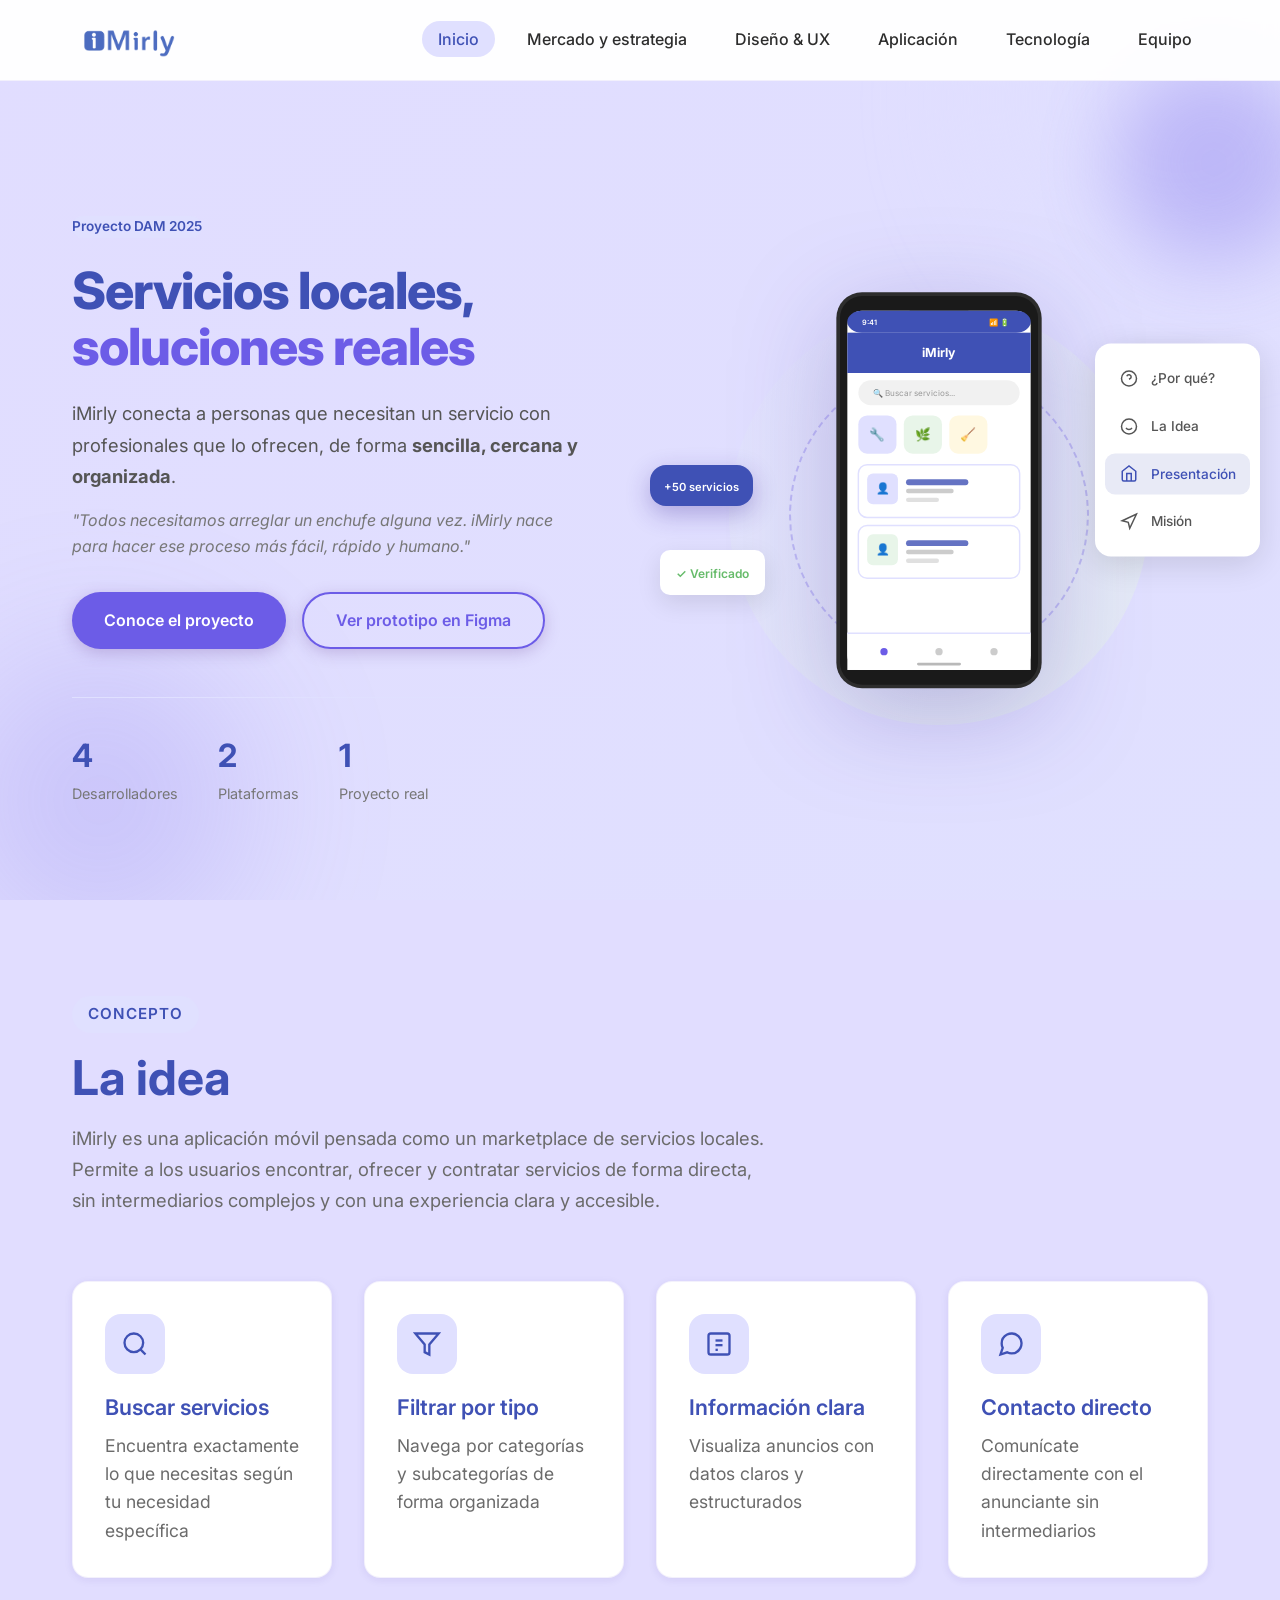
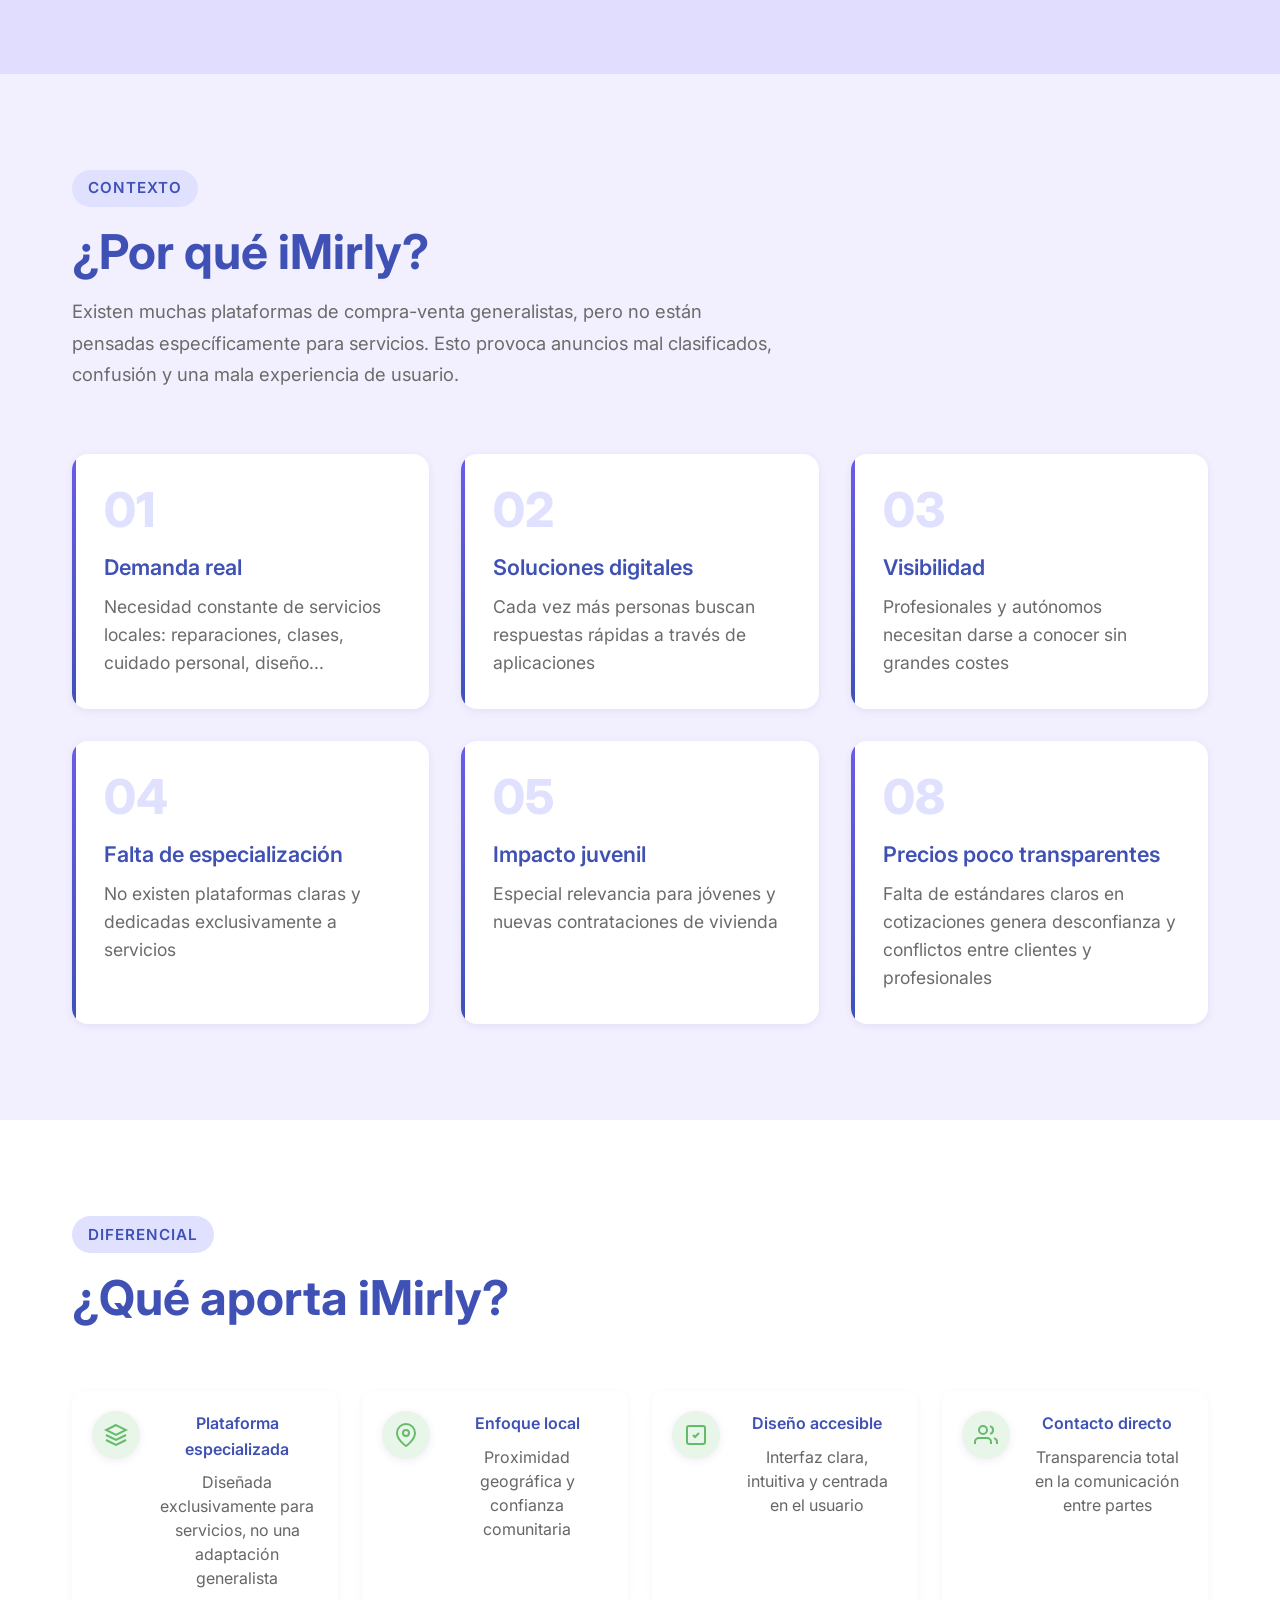
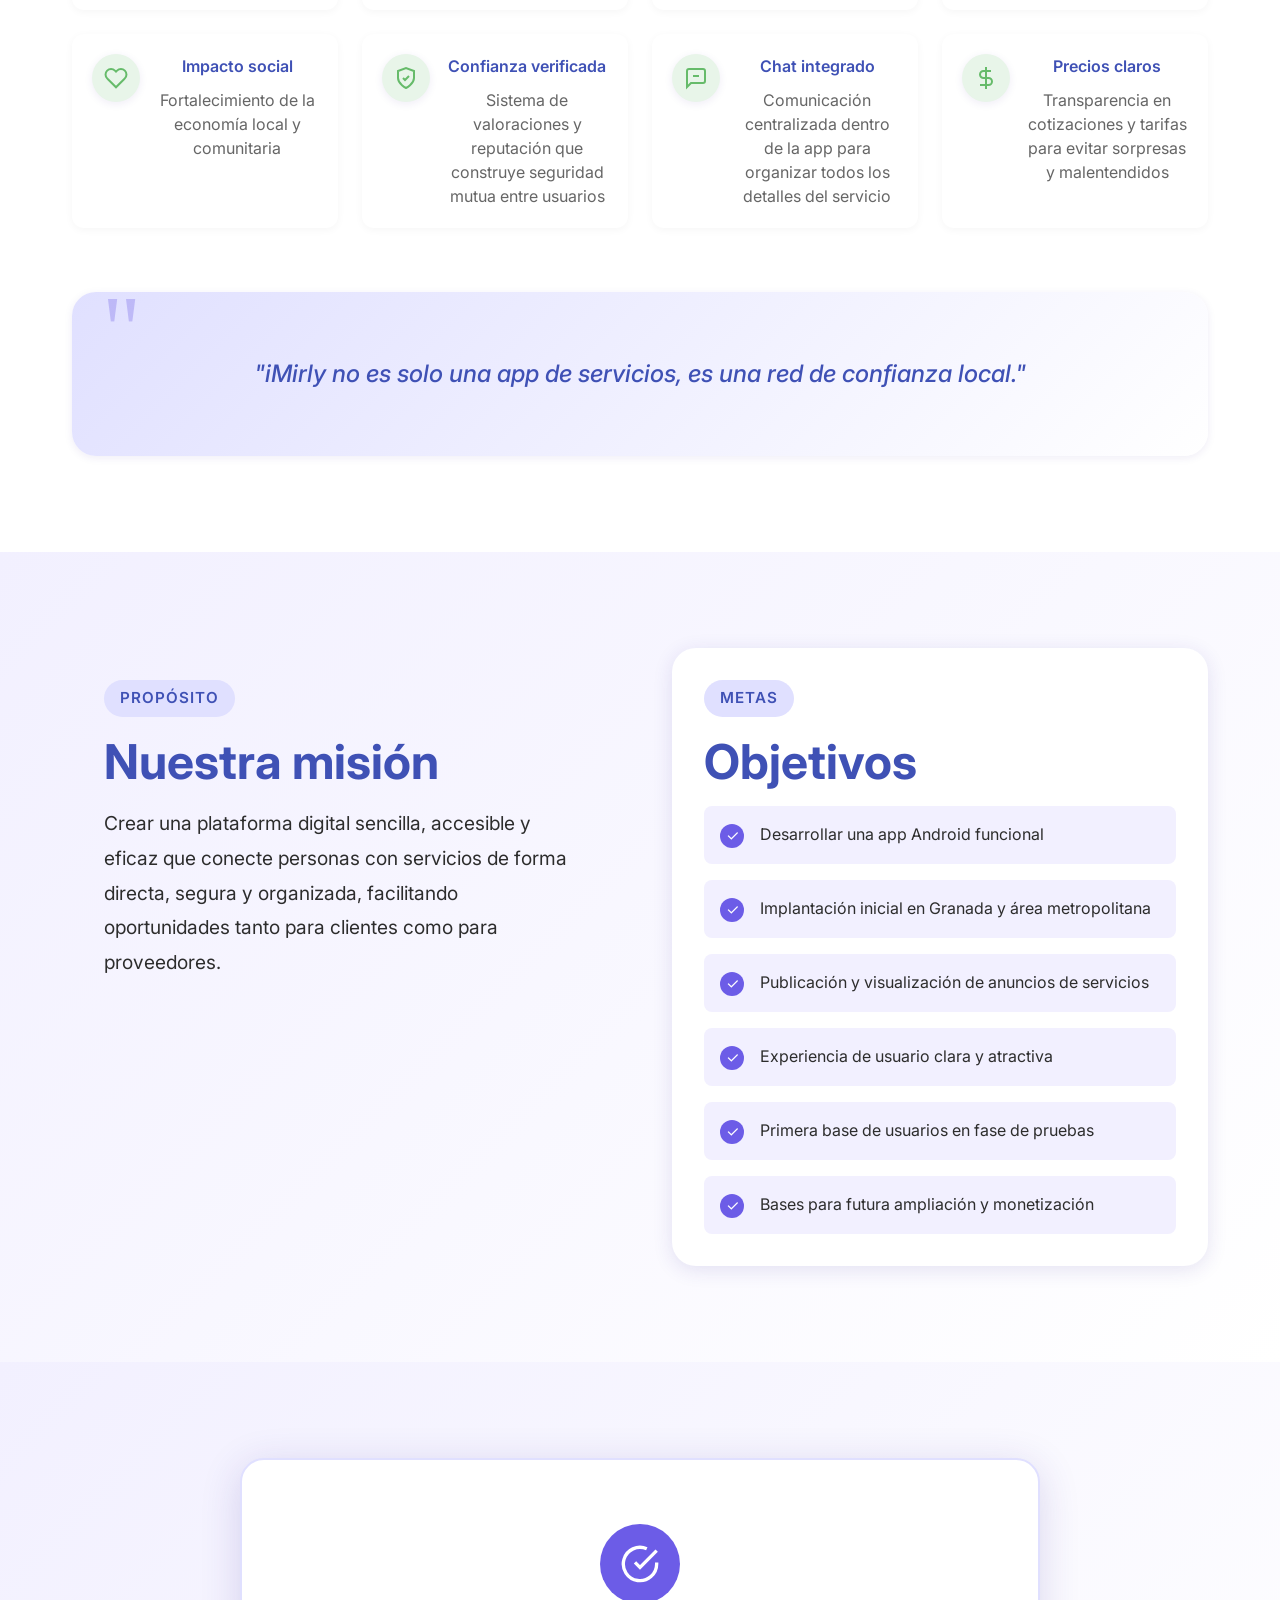
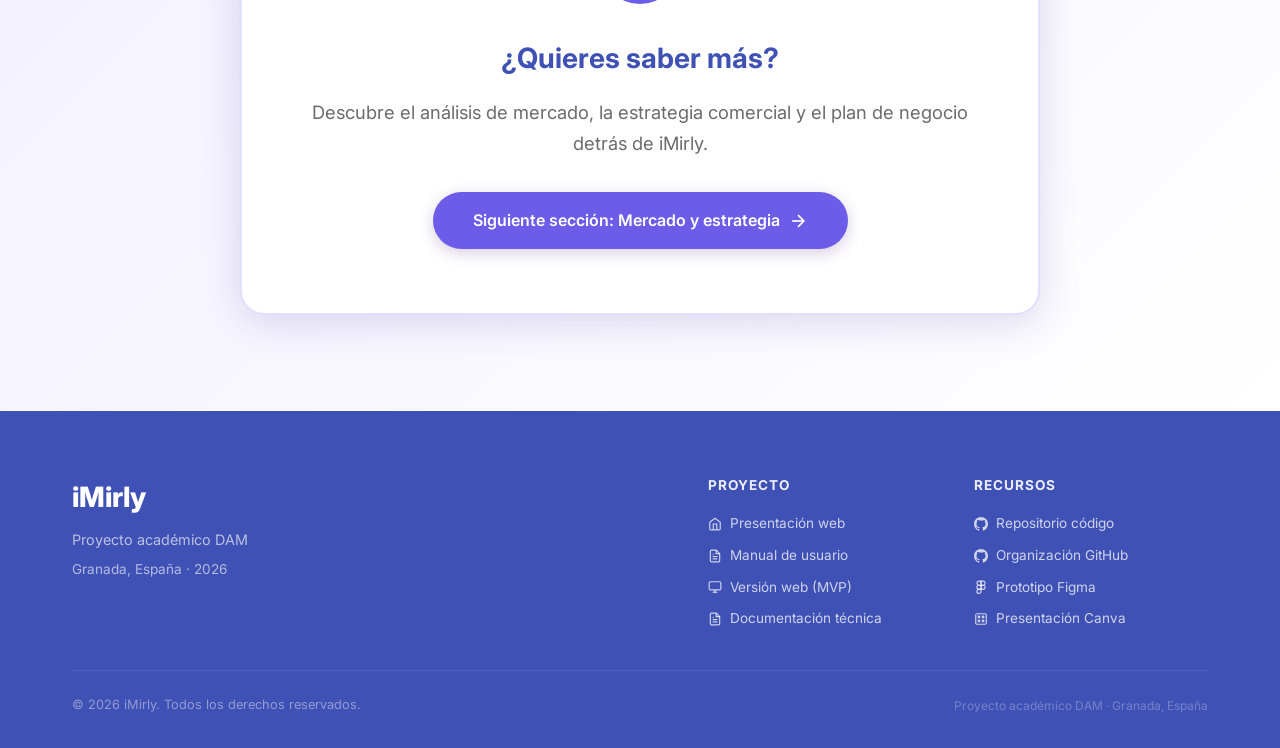
==== commit 3e7f8c14: "Organizar navegación menú principal" ====
--- a/index.html
+++ b/index.html
@@ -54,11 +54,11 @@
     <!-- Menú Flotante Lateral -->
     <nav class="floating-nav" id="floating-nav">
         <div class="floating-nav__menu active" id="floating-menu">
-            <a href="#home" class="floating-nav__link" data-section="home">
+            <a href="#problem" class="floating-nav__link" data-section="problem">
                 <span class="floating-nav__icon">
-                    <svg viewBox="0 0 24 24" fill="none" stroke="currentColor" stroke-width="2"><path d="M3 9l9-7 9 7v11a2 2 0 0 1-2 2H5a2 2 0 0 1-2-2z"/><polyline points="9 22 9 12 15 12 15 22"/></svg>
+                    <svg viewBox="0 0 24 24" fill="none" stroke="currentColor" stroke-width="2"><circle cx="12" cy="12" r="10"/><path d="M9.09 9a3 3 0 0 1 5.83 1c0 2-3 3-3 3"/><line x1="12" y1="17" x2="12.01" y2="17"/></svg>
                 </span>
-                <span class="floating-nav__label">Inicio</span>
+                <span class="floating-nav__label">¿Por qué?</span>
             </a>
             <a href="#idea" class="floating-nav__link" data-section="idea">
                 <span class="floating-nav__icon">
@@ -66,17 +66,11 @@
                 </span>
                 <span class="floating-nav__label">La Idea</span>
             </a>
-            <a href="#problem" class="floating-nav__link" data-section="problem">
+            <a href="#home" class="floating-nav__link" data-section="home">
                 <span class="floating-nav__icon">
-                    <svg viewBox="0 0 24 24" fill="none" stroke="currentColor" stroke-width="2"><circle cx="12" cy="12" r="10"/><path d="M9.09 9a3 3 0 0 1 5.83 1c0 2-3 3-3 3"/><line x1="12" y1="17" x2="12.01" y2="17"/></svg>
+                    <svg viewBox="0 0 24 24" fill="none" stroke="currentColor" stroke-width="2"><path d="M3 9l9-7 9 7v11a2 2 0 0 1-2 2H5a2 2 0 0 1-2-2z"/><polyline points="9 22 9 12 15 12 15 22"/></svg>
                 </span>
-                <span class="floating-nav__label">¿Por qué?</span>
-            </a>
-            <a href="#value" class="floating-nav__link" data-section="value">
-                <span class="floating-nav__icon">
-                    <svg viewBox="0 0 24 24" fill="none" stroke="currentColor" stroke-width="2"><path d="M20.84 4.61a5.5 5.5 0 0 0-7.78 0L12 5.67l-1.06-1.06a5.5 5.5 0 0 0-7.78 7.78l1.06 1.06L12 21.23l7.78-7.78 1.06-1.06a5.5 5.5 0 0 0 0-7.78z"/></svg>
-                </span>
-                <span class="floating-nav__label">Valor</span>
+                <span class="floating-nav__label">Presentación</span>
             </a>
             <a href="#mission" class="floating-nav__link" data-section="mission">
                 <span class="floating-nav__icon">
